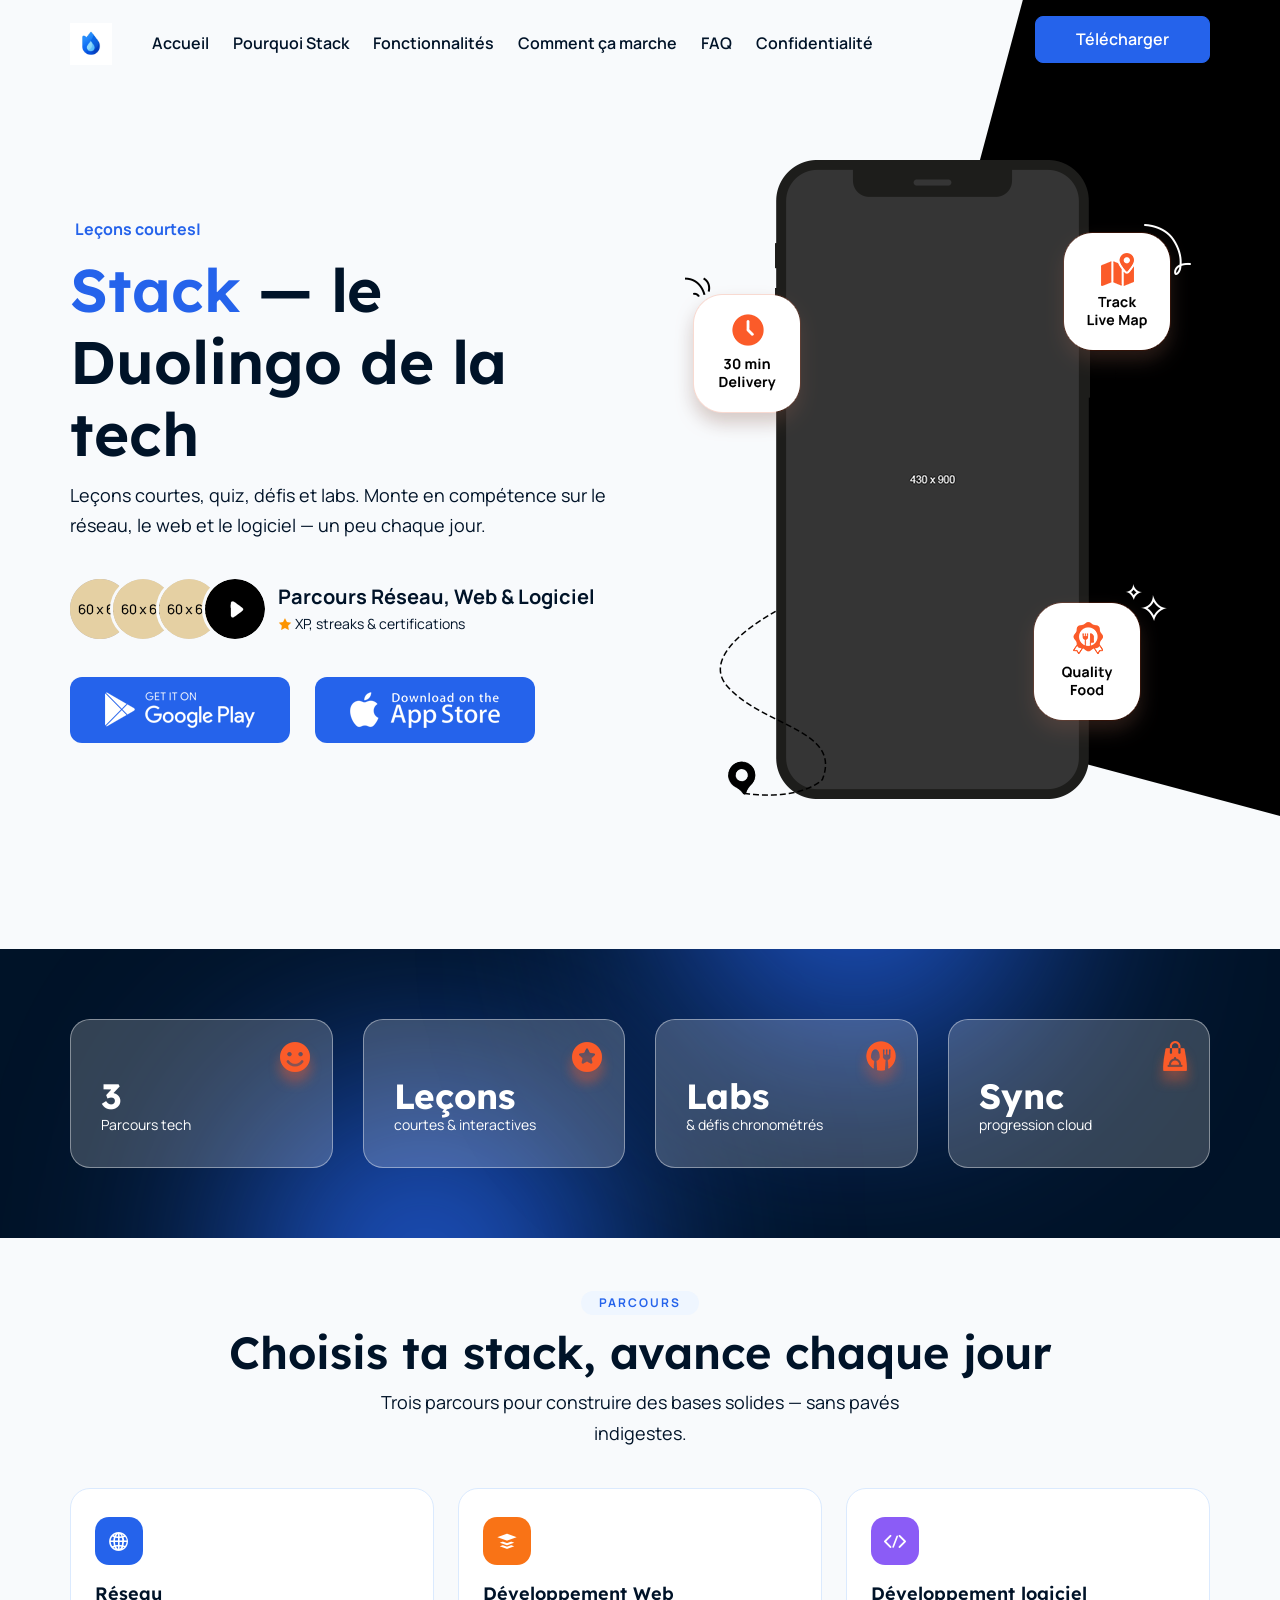
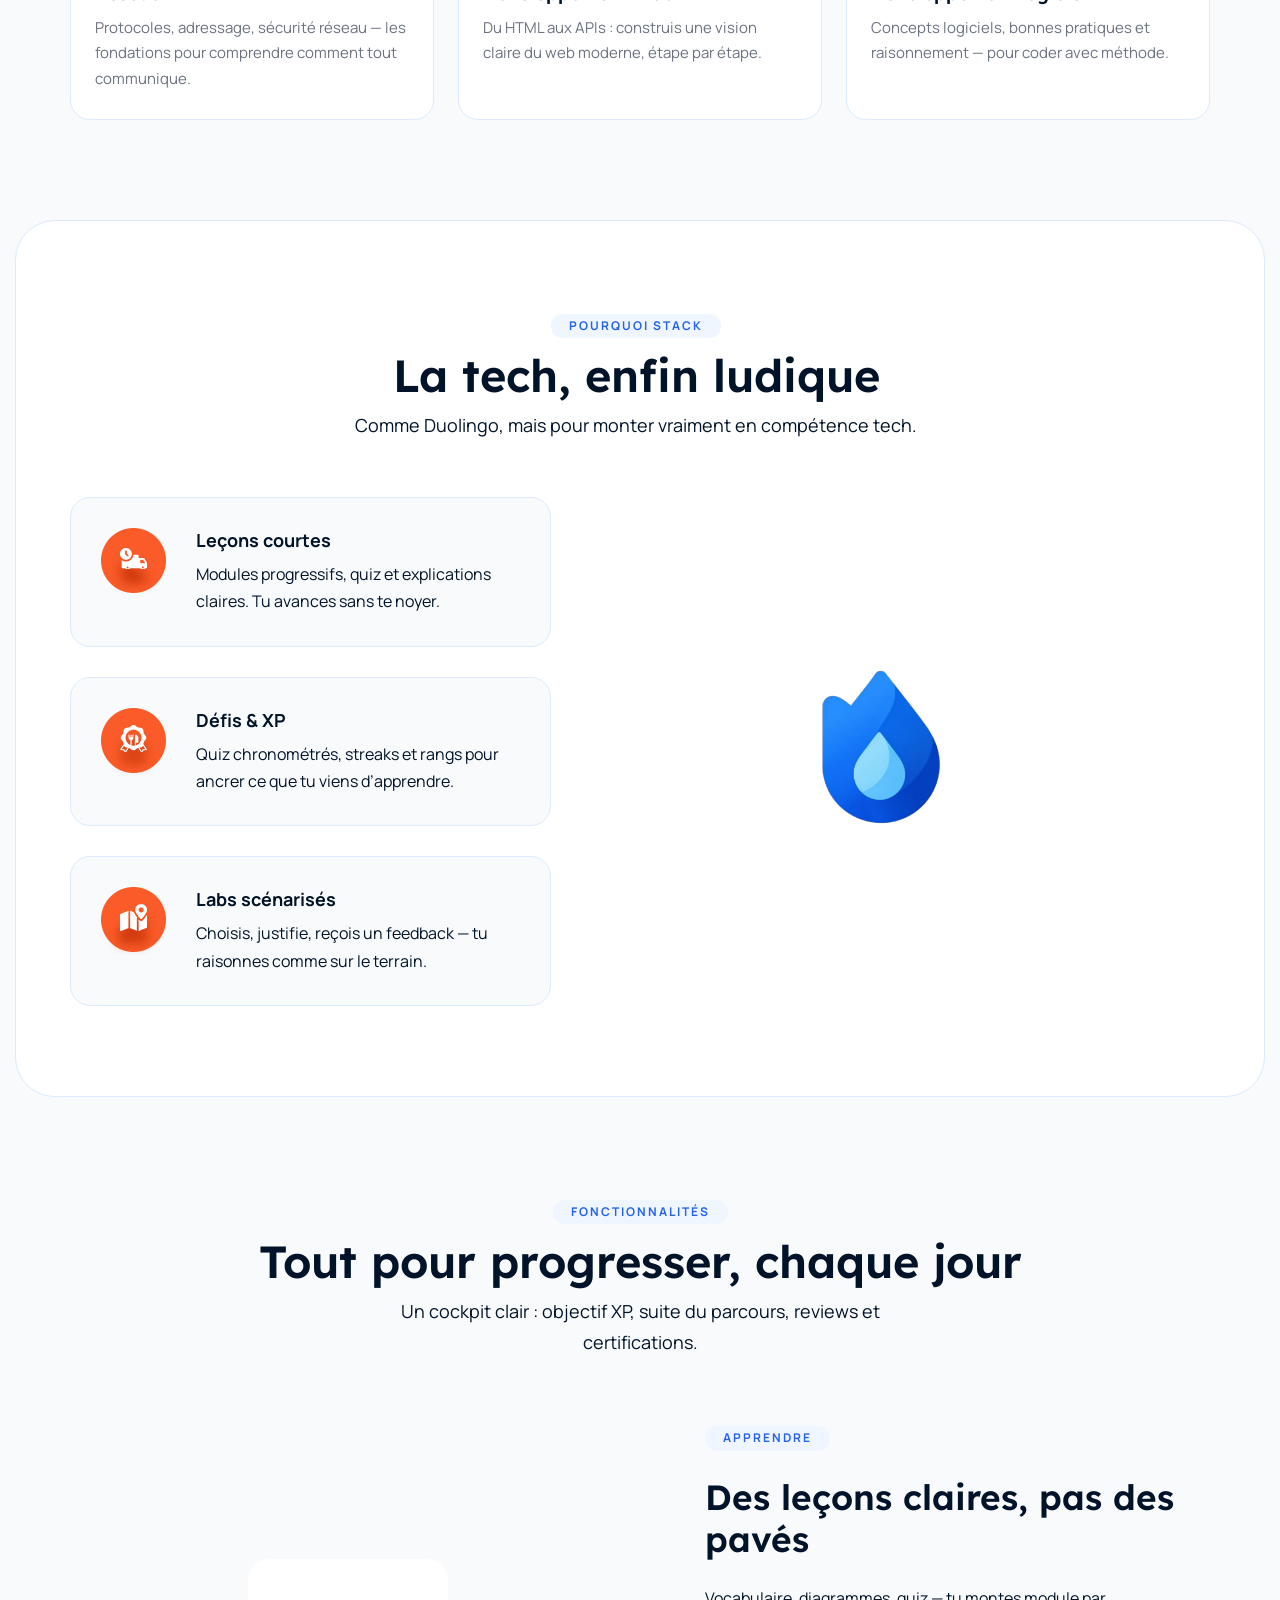
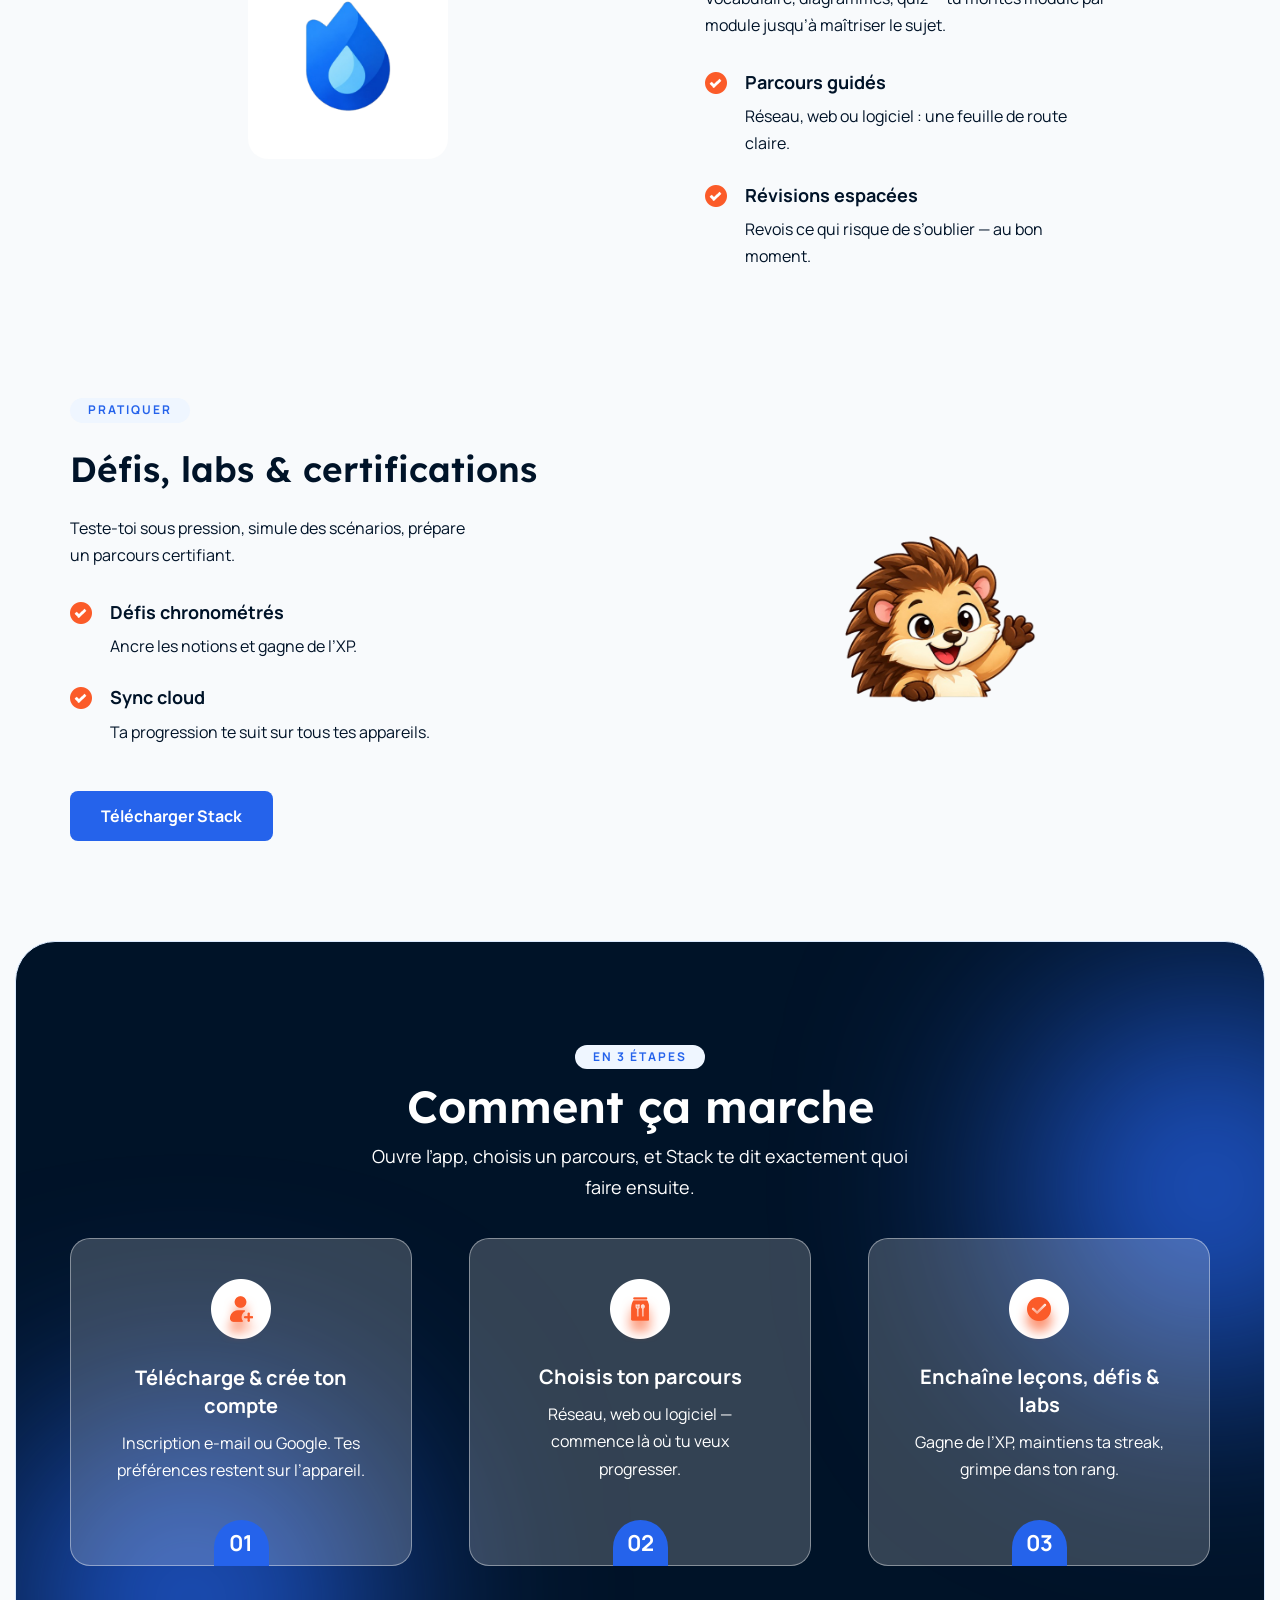
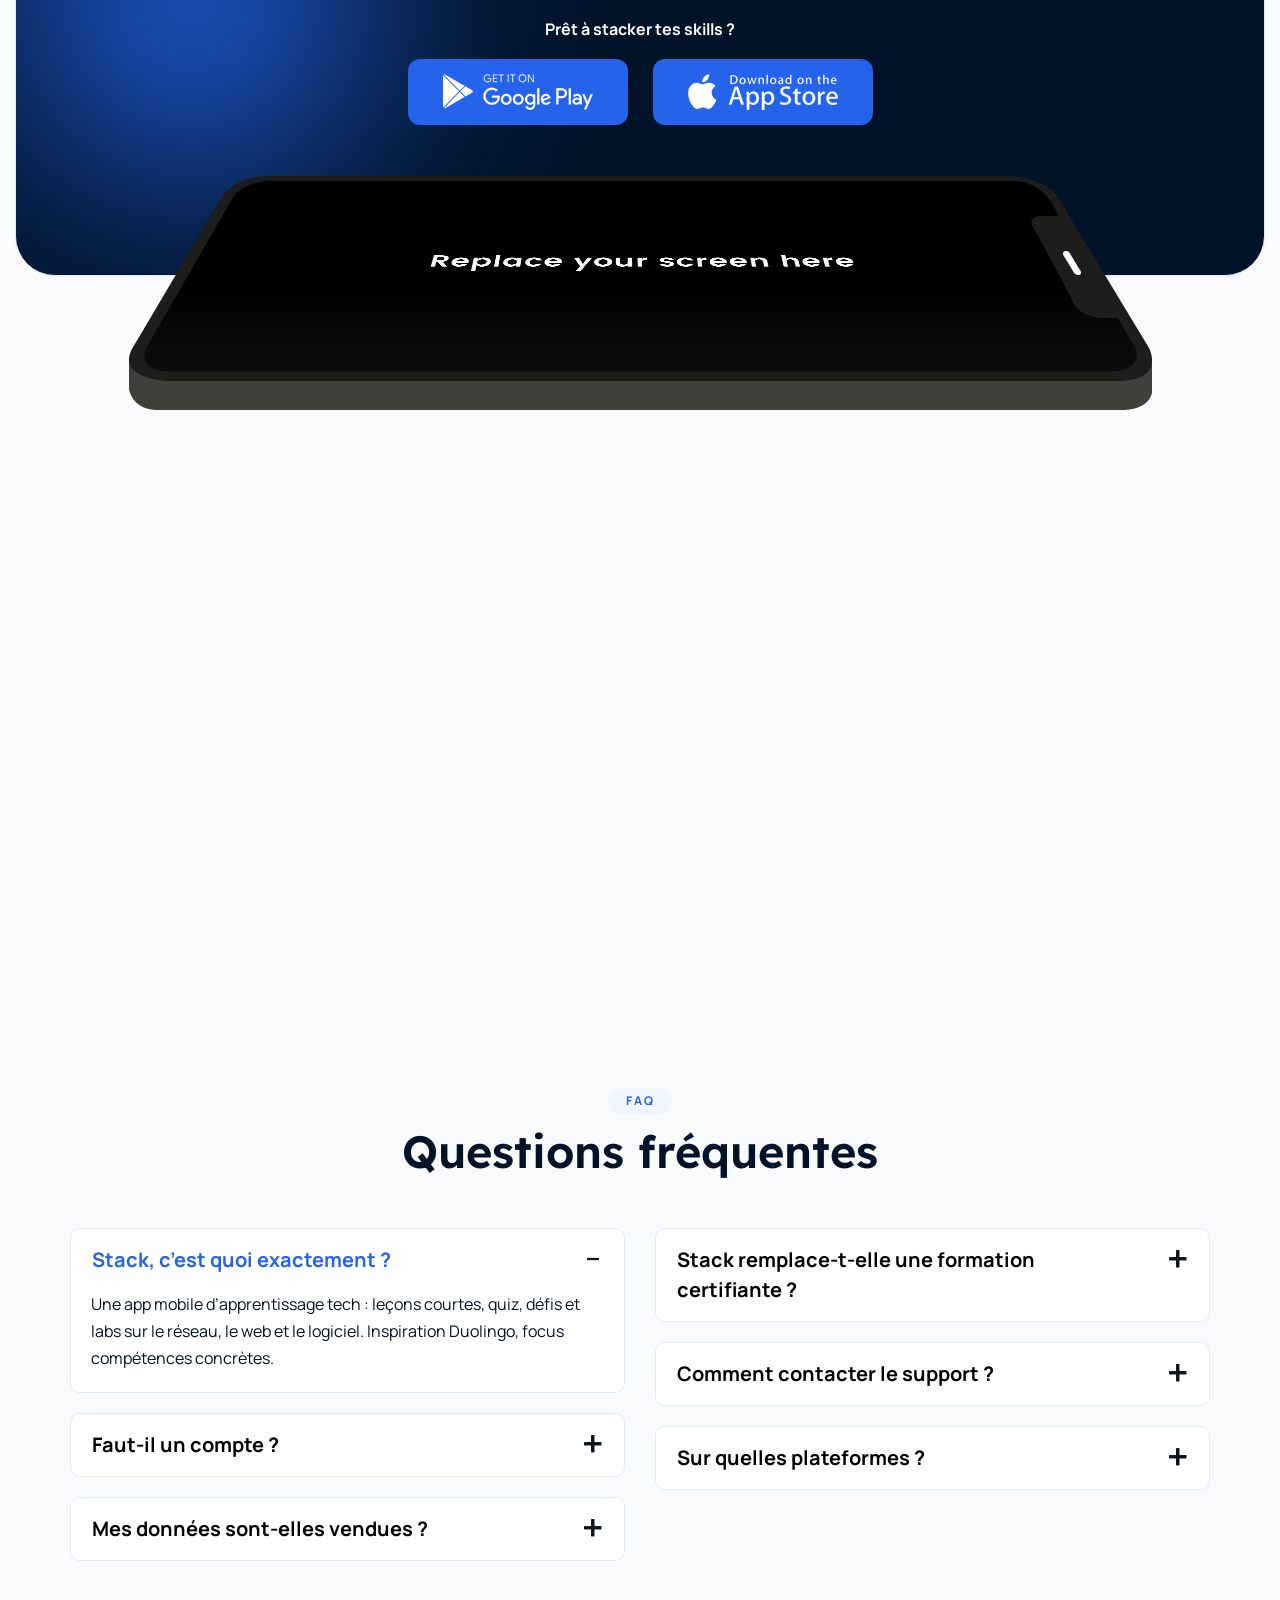
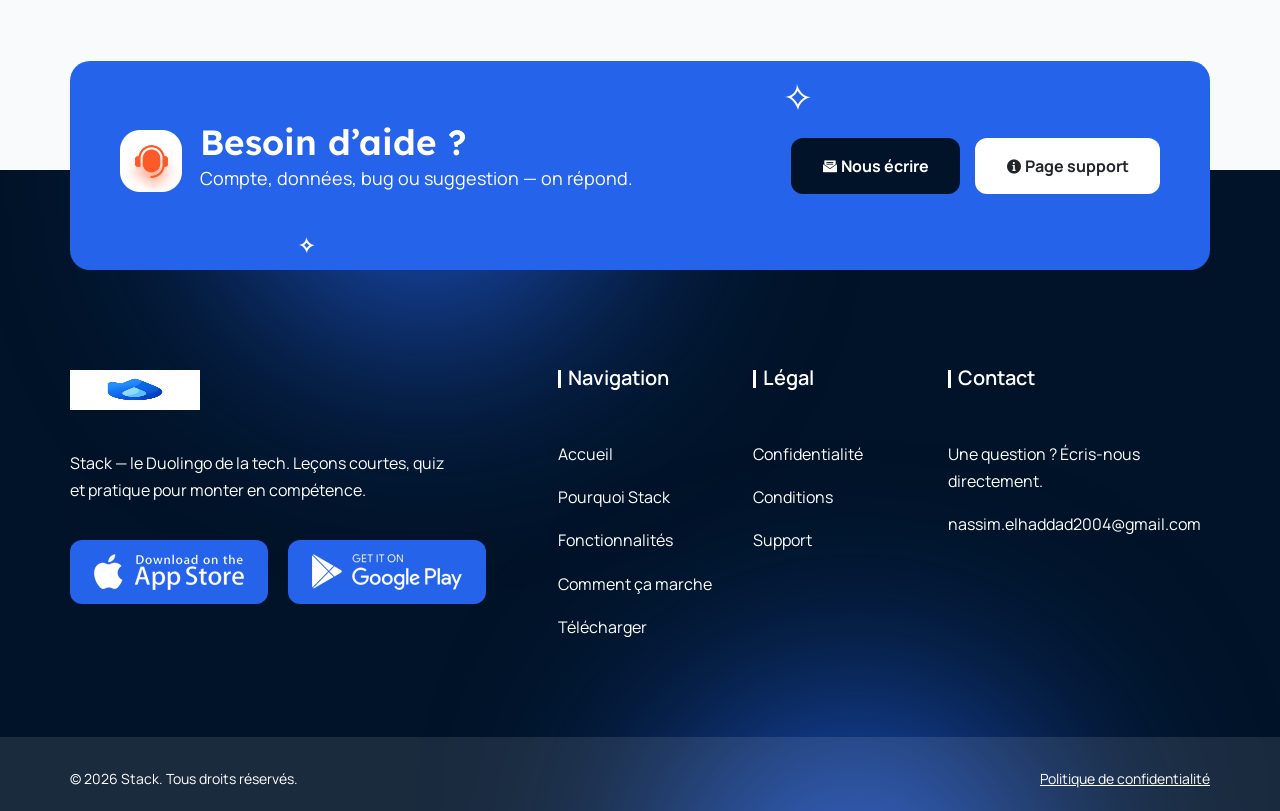
==== index.html @ 30d8c5fd "Initial commit: landing Stack avec pages légales. Adapte le template mobile à Stack et ajoute privac" ====
<!DOCTYPE html>
<html lang="fr">

<head>
  <meta charset="UTF-8">
  <meta http-equiv="X-UA-Compatible" content="IE=edge">
  <meta name="viewport" content="width=device-width, initial-scale=1.0">
  <meta name="description" content="Stack — le Duolingo de la tech. Apprends le réseau, le web et le logiciel avec des leçons courtes, des quiz, des défis et des labs. Télécharge l’app.">
  <meta name="theme-color" content="#2563EB">
  <title>Stack — Le Duolingo de la tech</title>

  <link rel="stylesheet" href="css/icofont.min.css">
  <link rel="stylesheet" href="css/owl.carousel.min.css">
  <link rel="stylesheet" href="css/bootstrap.min.css">
  <link rel="stylesheet" href="css/aos.css">
  <link rel="stylesheet" href="css/style.css">
  <link rel="stylesheet" href="css/responsive.css">
  <link rel="stylesheet" href="css/stack.css">
  <link rel="shortcut icon" href="images/favicon.png" type="image/png">
  <link rel="apple-touch-icon" href="images/icon.png">
  <link rel="preconnect" href="https://fonts.googleapis.com">
  <link rel="preconnect" href="https://fonts.gstatic.com" crossorigin>
  <link href="https://fonts.googleapis.com/css2?family=Lexend:wght@100..900&display=swap" rel="stylesheet">
  <link href="https://fonts.googleapis.com/css2?family=Manrope:wght@200..800&display=swap" rel="stylesheet">
</head>

<body>

  <div id="preloader">
    <div id="loader"></div>
  </div>

  <header>
    <div class="container">
      <nav class="navbar navbar-expand-lg">
        <a class="navbar-brand" href="index.html">
          <img src="images/logo-stack.png" alt="Stack">
        </a>
        <button class="navbar-toggler" type="button" data-toggle="collapse" data-target="#navbarSupportedContent"
          aria-controls="navbarSupportedContent" aria-expanded="false" aria-label="Menu">
          <span class="navbar-toggler-icon">
            <span class="toggle-wrap">
              <span class="toggle-bar"></span>
            </span>
          </span>
        </button>

        <div class="collapse navbar-collapse" id="navbarSupportedContent">
          <ul class="navbar-nav ml-auto">
            <li class="nav-item active">
              <a class="nav-link" href="#home_sec">Accueil</a>
            </li>
            <li class="nav-item">
              <a class="nav-link" href="#why_sec">Pourquoi Stack</a>
            </li>
            <li class="nav-item">
              <a class="nav-link" href="#feature_sec">Fonctionnalités</a>
            </li>
            <li class="nav-item">
              <a class="nav-link" href="#how_sec">Comment ça marche</a>
            </li>
            <li class="nav-item">
              <a class="nav-link" href="#faq_sec">FAQ</a>
            </li>
            <li class="nav-item">
              <a class="nav-link" href="legal/privacy.html">Confidentialité</a>
            </li>
            <li class="nav-item">
              <div class="btn_block">
                <a class="nav-link dark_btn" href="#download_sec">Télécharger</a>
              </div>
            </li>
          </ul>
        </div>
      </nav>
    </div>
  </header>

  <section class="banner_section" id="home_sec">
    <div class="hero_bg">
      <img src="images/hero_bg.webp" alt="">
    </div>

    <div class="container">
      <div class="row align-items-center">
        <div class="col-lg-6 col-md-12" data-aos="fade-up" data-aos-duration="1500">
          <div class="banner_text">
            <div class="type-wrap">
              <span id="typed" style="white-space:pre;" class="typed"></span>
            </div>
            <h1><span class="brand_mark">Stack</span> — le Duolingo de la tech</h1>
            <p>
              Leçons courtes, quiz, défis et labs. Monte en compétence sur le réseau, le web et le logiciel — un peu chaque jour.
            </p>
          </div>

          <div class="used_app">
            <ul>
              <li><img src="images/banavt1.webp" alt="image"></li>
              <li><img src="images/banavt2.webp" alt="image"></li>
              <li><img src="images/banavt3.webp" alt="image"></li>
              <li>
                <a href="#" class="popup-youtube play-button"
                  data-url="https://www.youtube.com/embed/tgbNymZ7vqY?autoplay=1&mute=1" data-toggle="modal" data-target="#myModal" title="XJj2PbenIsU"><img src="images/play.webp" alt="img"></a>
              </li>
            </ul>
            <p>Parcours Réseau, Web &amp; Logiciel<br>
              <span><i class="icofont-star"></i> XP, streaks &amp; certifications</span>
            </p>
          </div>

          <ul class="app_btn">
            <li>
              <a href="#download_sec" aria-label="Google Play">
                <img class="blue_img" src="images/googleplay.webp" alt="Google Play">
              </a>
            </li>
            <li>
              <a href="#download_sec" aria-label="App Store">
                <img class="blue_img" src="images/appstorebtn.webp" alt="App Store">
              </a>
            </li>
          </ul>
        </div>

        <div class="col-lg-6 col-md-12">
          <div class="hero_img">
            <img src="images/hero_image.webp" alt="image">
          </div>
        </div>
      </div>
    </div>
  </section>

  <div class="page_wrapper">

    <section class="row_am usp_section">
      <div class="blure_shape bs_1"></div>
      <div class="blure_shape bs_2"></div>
      <div class="inner_sec" id="counter">
        <div class="container">
          <div class="row">
            <div class="col-lg-3 col-md-6 col-sm-6">
              <div class="usp_box">
                <div class="usp_icon"><img src="images/usp1.webp" alt=""></div>
                <div class="usp_text">
                  <span>3</span>
                  <p>Parcours tech</p>
                </div>
              </div>
            </div>
            <div class="col-lg-3 col-md-6 col-sm-6">
              <div class="usp_box">
                <div class="usp_icon"><img src="images/usp2.webp" alt=""></div>
                <div class="usp_text">
                  <span>Leçons</span>
                  <p>courtes &amp; interactives</p>
                </div>
              </div>
            </div>
            <div class="col-lg-3 col-md-6 col-sm-6">
              <div class="usp_box">
                <div class="usp_icon"><img src="images/usp3.webp" alt=""></div>
                <div class="usp_text">
                  <span>Labs</span>
                  <p>&amp; défis chronométrés</p>
                </div>
              </div>
            </div>
            <div class="col-lg-3 col-md-6 col-sm-6">
              <div class="usp_box">
                <div class="usp_icon"><img src="images/usp4.webp" alt=""></div>
                <div class="usp_text">
                  <span>Sync</span>
                  <p>progression cloud</p>
                </div>
              </div>
            </div>
          </div>
        </div>
      </div>
    </section>

    <section class="row_am dishes_section" id="tracks_sec">
      <div class="container">
        <div class="section_title" data-aos="fade-up" data-aos-duration="1500" data-aos-delay="100">
          <span class="title_badge">Parcours</span>
          <h2>Choisis ta stack, avance chaque jour</h2>
          <p>Trois parcours pour construire des bases solides — sans pavés indigestes.</p>
        </div>

        <div class="track_grid" data-aos="fade-up" data-aos-duration="1500">
          <div class="track_card">
            <div class="track_swatch" style="background:#2563EB;"><i class="icofont-globe"></i></div>
            <h6>Réseau</h6>
            <p>Protocoles, adressage, sécurité réseau — les fondations pour comprendre comment tout communique.</p>
          </div>
          <div class="track_card">
            <div class="track_swatch" style="background:#F97316;"><i class="icofont-layers"></i></div>
            <h6>Développement Web</h6>
            <p>Du HTML aux APIs : construis une vision claire du web moderne, étape par étape.</p>
          </div>
          <div class="track_card">
            <div class="track_swatch" style="background:#8B5CF6;"><i class="icofont-code-alt"></i></div>
            <h6>Développement logiciel</h6>
            <p>Concepts logiciels, bonnes pratiques et raisonnement — pour coder avec méthode.</p>
          </div>
        </div>
      </div>
    </section>

    <section class="row_am why_new_section" id="why_sec">
      <div class="why_new_section_inner">
        <div class="container">
          <div class="row">
            <div class="section_title" data-aos="fade-up" data-aos-duration="1500" data-aos-delay="100">
              <span class="title_badge">Pourquoi Stack</span>
              <h2>La tech, enfin ludique</h2>
              <p>Comme Duolingo, mais pour monter vraiment en compétence tech.</p>
            </div>

            <div class="dtat_box">
              <div class="col-lg-6 col-md-12">
                <div class="why_new_left_data">
                  <div class="why_data_block" data-aos="fade-right" data-aos-duration="1500">
                    <div class="icon">
                      <img src="images/whyicon1.webp" alt="">
                    </div>
                    <div class="text">
                      <h6>Leçons courtes</h6>
                      <p>Modules progressifs, quiz et explications claires. Tu avances sans te noyer.</p>
                    </div>
                  </div>
                  <div class="why_data_block" data-aos="fade-right" data-aos-duration="1500">
                    <div class="icon">
                      <img src="images/whyicon2.webp" alt="">
                    </div>
                    <div class="text">
                      <h6>Défis &amp; XP</h6>
                      <p>Quiz chronométrés, streaks et rangs pour ancrer ce que tu viens d’apprendre.</p>
                    </div>
                  </div>
                  <div class="why_data_block" data-aos="fade-right" data-aos-duration="1500">
                    <div class="icon">
                      <img src="images/whyicon3.webp" alt="">
                    </div>
                    <div class="text">
                      <h6>Labs scénarisés</h6>
                      <p>Choisis, justifie, reçois un feedback — tu raisonnes comme sur le terrain.</p>
                    </div>
                  </div>
                </div>
              </div>
              <div class="col-lg-6 col-md-12">
                <div class="why_us_new_img" data-aos="fade-up" data-aos-duration="1500" data-aos-delay="100">
                  <img src="images/icon.png" alt="Icône Stack" style="max-width:280px;margin:0 auto;display:block;">
                </div>
              </div>
            </div>
          </div>
        </div>
      </div>
    </section>

    <section class="row_am service_section" id="feature_sec">
      <div class="container">
        <div class="section_title" data-aos="fade-up" data-aos-duration="1500">
          <span class="title_badge">Fonctionnalités</span>
          <h2>Tout pour progresser, chaque jour</h2>
          <p>Un cockpit clair : objectif XP, suite du parcours, reviews et certifications.</p>
        </div>

        <div class="row service_blocks flex-row-reverse">
          <div class="col-md-6">
            <div class="service_text right_side" data-aos="fade-up" data-aos-duration="1500">
              <span class="title_badge">Apprendre</span>
              <h3>Des leçons claires, pas des pavés</h3>
              <p>Vocabulaire, diagrammes, quiz — tu montes module par module jusqu’à maîtriser le sujet.</p>
              <ul class="design_block">
                <li data-aos="fade-up" data-aos-duration="1500">
                  <h6>Parcours guidés</h6>
                  <p>Réseau, web ou logiciel : une feuille de route claire.</p>
                </li>
                <li data-aos="fade-up" data-aos-duration="1500">
                  <h6>Révisions espacées</h6>
                  <p>Revois ce qui risque de s’oublier — au bon moment.</p>
                </li>
              </ul>
            </div>
          </div>
          <div class="col-md-6">
            <div class="inner_block dark_bg rotate_right" data-aos="fade-up" data-aos-duration="1500">
              <div class="img" style="padding:40px;text-align:center;">
                <img src="images/splash-icon.png" alt="Stack" style="max-width:200px;">
              </div>
            </div>
          </div>
        </div>

        <div class="row service_blocks no_bottom_padding">
          <div class="col-md-6">
            <div class="service_text" data-aos="fade-up" data-aos-duration="1500">
              <span class="title_badge">Pratiquer</span>
              <h3>Défis, labs &amp; certifications</h3>
              <p>Teste-toi sous pression, simule des scénarios, prépare un parcours certifiant.</p>
              <ul class="design_block">
                <li data-aos="fade-up" data-aos-duration="1500">
                  <h6>Défis chronométrés</h6>
                  <p>Ancre les notions et gagne de l’XP.</p>
                </li>
                <li data-aos="fade-up" data-aos-duration="1500">
                  <h6>Sync cloud</h6>
                  <p>Ta progression te suit sur tous tes appareils.</p>
                </li>
              </ul>
              <div class="btn_block">
                <a href="#download_sec" class="btn puprple_btn ml-0">Télécharger Stack</a>
              </div>
            </div>
          </div>
          <div class="col-md-6">
            <div class="inner_block" data-aos="fade-up" data-aos-duration="1500">
              <div class="img" style="padding:40px;text-align:center;">
                <img src="images/mascot-welcome.png" alt="Mascotte Stack" style="max-width:220px;">
              </div>
            </div>
          </div>
        </div>
      </div>
    </section>

    <section class="advance_feature_section row_am white_text" id="how_sec">
      <div class="af_innner">
        <div class="blure_shape bs_1"></div>
        <div class="blure_shape bs_2"></div>
        <div class="container">
          <div class="section_title">
            <span class="title_badge">En 3 étapes</span>
            <h2>Comment ça marche</h2>
            <p>Ouvre l’app, choisis un parcours, et Stack te dit exactement quoi faire ensuite.</p>
          </div>

          <div class="af_listing">
            <div class="row">
              <div class="col-md-12">
                <div class="listing_inner">
                  <div class="af_block" data-aos="fade-up" data-aos-duration="1500">
                    <div class="img">
                      <img src="images/how1.webp" alt="">
                    </div>
                    <div class="text">
                      <h5>Télécharge &amp; crée ton compte</h5>
                      <p>Inscription e-mail ou Google. Tes préférences restent sur l’appareil.</p>
                    </div>
                    <div class="process_num">01</div>
                  </div>
                  <div class="af_block" data-aos="fade-up" data-aos-duration="1500">
                    <div class="img">
                      <img src="images/how2.webp" alt="">
                    </div>
                    <div class="text">
                      <h5>Choisis ton parcours</h5>
                      <p>Réseau, web ou logiciel — commence là où tu veux progresser.</p>
                    </div>
                    <div class="process_num">02</div>
                  </div>
                  <div class="af_block" data-aos="fade-up" data-aos-duration="1500">
                    <div class="img">
                      <img src="images/how3.webp" alt="">
                    </div>
                    <div class="text">
                      <h5>Enchaîne leçons, défis &amp; labs</h5>
                      <p>Gagne de l’XP, maintiens ta streak, grimpe dans ton rang.</p>
                    </div>
                    <div class="process_num">03</div>
                  </div>
                </div>

                <div class="ctr_app_btn_block">
                  <p><strong>Prêt à stacker tes skills ?</strong></p>
                  <ul class="app_btn">
                    <li>
                      <a href="#download_sec"><img class="blue_img" src="images/googleplay.webp" alt="Google Play"></a>
                    </li>
                    <li>
                      <a href="#download_sec"><img class="blue_img" src="images/appstorebtn.webp" alt="App Store"></a>
                    </li>
                  </ul>
                </div>
              </div>
            </div>
          </div>
        </div>
      </div>
      <div class="device">
        <img src="images/device.webp" alt="">
      </div>
    </section>

    <section class="row_am download_app_new" id="download_sec">
      <div class="dap_block" data-aos="fade-up" data-aos-duration="1500">
        <div class="blure_shape bs_1"></div>
        <div class="row">
          <div class="col-lg-3 col-md-12 order-2 order-lg-1">
            <div class="dap_image left">
              <img class="dap_desktop_img stack_dap" src="images/icon.png" alt="Stack">
              <img class="dap_mobile_img stack_dap" src="images/icon.png" alt="Stack">
            </div>
          </div>
          <div class="col-lg-6 col-md-12 order-1 order-lg-2">
            <div class="dap_text">
              <div class="section_title white_text" data-aos="fade-up" data-aos-duration="1500" data-aos-delay="100">
                <span class="title_badge">Télécharger</span>
                <h2>Stack sur iOS &amp; Android</h2>
                <p>Apprends un peu chaque jour. Commence par le réseau — ou le parcours qui te parle.</p>
              </div>
              <ul class="app_btn" data-aos="fade-up" data-aos-duration="1500">
                <li>
                  <a href="#" aria-label="Bientôt sur Google Play">
                    <img class="blue_img" src="images/googleplay.webp" alt="Google Play">
                  </a>
                </li>
                <li>
                  <a href="#" aria-label="Bientôt sur l’App Store">
                    <img class="blue_img" src="images/appstorebtn.webp" alt="App Store">
                  </a>
                </li>
              </ul>
            </div>
          </div>
          <div class="col-lg-3 col-md-12 order-3 order-lg-3 d-none d-lg-block">
            <div class="dap_image right">
              <img class="stack_dap" src="images/mascot-welcome.png" alt="Mascotte Stack">
            </div>
          </div>
        </div>
      </div>
    </section>

    <section class="row_am faq_section" id="faq_sec">
      <div class="container">
        <div class="section_title" data-aos="fade-up" data-aos-duration="1500">
          <span class="title_badge">FAQ</span>
          <h2>Questions fréquentes</h2>
        </div>
        <div class="faq_blocks" data-aos="fade-up" data-aos-duration="1500">
          <div class="accordion" id="accordionExample">
            <div class="row">
              <div class="col-md-6">
                <div class="card">
                  <div class="card-header" id="headingOne">
                    <h6 class="mb-0">
                      <button class="btn btn-link btn-block text-left" type="button" data-toggle="collapse"
                        data-target="#collapseOne" aria-expanded="true" aria-controls="collapseOne">
                        Stack, c’est quoi exactement ?
                        <span class="icons"><i class="icofont-plus"></i><i class="icofont-minus"></i></span>
                      </button>
                    </h6>
                  </div>
                  <div id="collapseOne" class="collapse show" aria-labelledby="headingOne" data-parent="#accordionExample">
                    <div class="card-body">
                      Une app mobile d’apprentissage tech : leçons courtes, quiz, défis et labs sur le réseau, le web et le logiciel. Inspiration Duolingo, focus compétences concrètes.
                    </div>
                  </div>
                </div>
                <div class="card">
                  <div class="card-header" id="headingTwo">
                    <h6 class="mb-0">
                      <button class="btn btn-link btn-block text-left collapsed" type="button" data-toggle="collapse"
                        data-target="#collapseTwo" aria-expanded="false" aria-controls="collapseTwo">
                        Faut-il un compte ?
                        <span class="icons"><i class="icofont-plus"></i><i class="icofont-minus"></i></span>
                      </button>
                    </h6>
                  </div>
                  <div id="collapseTwo" class="collapse" aria-labelledby="headingTwo" data-parent="#accordionExample">
                    <div class="card-body">
                      Oui, pour les fonctionnalités principales (progression synchronisée). Tu peux t’inscrire avec e-mail ou Google. Tu peux supprimer ton compte depuis Profil.
                    </div>
                  </div>
                </div>
                <div class="card">
                  <div class="card-header" id="headingThree">
                    <h6 class="mb-0">
                      <button class="btn btn-link btn-block text-left collapsed" type="button" data-toggle="collapse"
                        data-target="#collapseThree" aria-expanded="false" aria-controls="collapseThree">
                        Mes données sont-elles vendues ?
                        <span class="icons"><i class="icofont-plus"></i><i class="icofont-minus"></i></span>
                      </button>
                    </h6>
                  </div>
                  <div id="collapseThree" class="collapse" aria-labelledby="headingThree" data-parent="#accordionExample">
                    <div class="card-body">
                      Non. Pas de revente à des annonceurs. Les analytics PostHog sont désactivées par défaut (opt-in). Détails dans la
                      <a href="legal/privacy.html">politique de confidentialité</a>.
                    </div>
                  </div>
                </div>
              </div>
              <div class="col-md-6">
                <div class="card">
                  <div class="card-header" id="headingFour">
                    <h6 class="mb-0">
                      <button class="btn btn-link btn-block text-left collapsed" type="button" data-toggle="collapse"
                        data-target="#collapseFour" aria-expanded="false" aria-controls="collapseFour">
                        Stack remplace-t-elle une formation certifiante ?
                        <span class="icons"><i class="icofont-plus"></i><i class="icofont-minus"></i></span>
                      </button>
                    </h6>
                  </div>
                  <div id="collapseFour" class="collapse" aria-labelledby="headingFour" data-parent="#accordionExample">
                    <div class="card-body">
                      Non, sauf mention contraire. Stack te prépare et t’entraîne ; elle ne remplace pas un diplôme ou une certification officielle.
                    </div>
                  </div>
                </div>
                <div class="card">
                  <div class="card-header" id="headingFive">
                    <h6 class="mb-0">
                      <button class="btn btn-link btn-block text-left collapsed" type="button" data-toggle="collapse"
                        data-target="#collapseFive" aria-expanded="false" aria-controls="collapseFive">
                        Comment contacter le support ?
                        <span class="icons"><i class="icofont-plus"></i><i class="icofont-minus"></i></span>
                      </button>
                    </h6>
                  </div>
                  <div id="collapseFive" class="collapse" aria-labelledby="headingFive" data-parent="#accordionExample">
                    <div class="card-body">
                      Écris à <a href="mailto:nassim.elhaddad2004@gmail.com">nassim.elhaddad2004@gmail.com</a>
                      ou vois la <a href="legal/support.html">page support</a>. Indique l’e-mail de ton compte Stack.
                    </div>
                  </div>
                </div>
                <div class="card">
                  <div class="card-header" id="headingSix">
                    <h6 class="mb-0">
                      <button class="btn btn-link btn-block text-left collapsed" type="button" data-toggle="collapse"
                        data-target="#collapseSix" aria-expanded="false" aria-controls="collapseSix">
                        Sur quelles plateformes ?
                        <span class="icons"><i class="icofont-plus"></i><i class="icofont-minus"></i></span>
                      </button>
                    </h6>
                  </div>
                  <div id="collapseSix" class="collapse" aria-labelledby="headingSix" data-parent="#accordionExample">
                    <div class="card-body">
                      Application mobile iOS et Android (Expo). Les liens stores seront mis à jour dès la publication.
                    </div>
                  </div>
                </div>
              </div>
            </div>
          </div>
        </div>
      </div>
    </section>

    <section class="cta_section new white_text" id="contact_sec">
      <div class="container">
        <div class="cta_box">
          <div class="element">
            <span class="element1"><img src="images/element_white_3.webp" alt=""></span>
            <span class="element2"><img src="images/element_white_4.webp" alt=""></span>
          </div>
          <div class="left">
            <div class="section_title" data-aos="fade-in" data-aos-duration="1500" data-aos-delay="100">
              <img src="images/customer-icon.webp" class="customer_icon" alt="">
              <h3>Besoin d’aide ?</h3>
              <p>Compte, données, bug ou suggestion — on répond.</p>
            </div>
          </div>
          <div class="right">
            <div class="btn_block">
              <a href="mailto:nassim.elhaddad2004@gmail.com" class="btn puprple_btn aos-init aos-animate call_btn">
                <i class="icofont-envelope-open"></i> Nous écrire
              </a>
              <a href="legal/support.html" class="btn aos-init aos-animate email_btn">
                <i class="icofont-info-circle"></i> Page support
              </a>
            </div>
          </div>
        </div>
      </div>
    </section>

    <footer>
      <div class="top_footer" id="contact">
        <div class="blure_shape bs_1"></div>
        <div class="blure_shape bs_2"></div>
        <div class="container">
          <div class="row">
            <div class="col-lg-5 col-md-6 col-12">
              <div class="abt_side">
                <div class="logo"><img src="images/logo-stack.png" alt="Stack"></div>
                <p>Stack — le Duolingo de la tech. Leçons courtes, quiz et pratique pour monter en compétence.</p>
                <ul class="app_btn">
                  <li><a href="#download_sec"><img src="images/appstorebtn.webp" alt="App Store"></a></li>
                  <li><a href="#download_sec"><img src="images/googleplay.webp" alt="Google Play"></a></li>
                </ul>
              </div>
            </div>
            <div class="col-lg-2 col-md-6 col-12">
              <div class="links">
                <h5>Navigation</h5>
                <ul>
                  <li><a href="#home_sec">Accueil</a></li>
                  <li><a href="#why_sec">Pourquoi Stack</a></li>
                  <li><a href="#feature_sec">Fonctionnalités</a></li>
                  <li><a href="#how_sec">Comment ça marche</a></li>
                  <li><a href="#download_sec">Télécharger</a></li>
                </ul>
              </div>
            </div>
            <div class="col-lg-2 col-md-6 col-12">
              <div class="links">
                <h5>Légal</h5>
                <ul>
                  <li><a href="legal/privacy.html">Confidentialité</a></li>
                  <li><a href="legal/terms.html">Conditions</a></li>
                  <li><a href="legal/support.html">Support</a></li>
                </ul>
              </div>
            </div>
            <div class="col-lg-3 col-md-6 col-12">
              <h5>Contact</h5>
              <div class="news_letter">
                <p>Une question ? Écris-nous directement.</p>
                <p><a href="mailto:nassim.elhaddad2004@gmail.com">nassim.elhaddad2004@gmail.com</a></p>
              </div>
            </div>
          </div>
        </div>

        <div class="bottom_footer">
          <div class="container">
            <div class="row">
              <div class="col-md-6">
                <p>© 2026 Stack. Tous droits réservés.</p>
              </div>
              <div class="col-md-6">
                <p class="developer_text"><a href="legal/privacy.html">Politique de confidentialité</a></p>
              </div>
            </div>
          </div>
        </div>
      </div>
    </footer>

    <div class="go_top" id="Gotop">
      <span><i class="icofont-arrow-up"></i></span>
    </div>

    <div class="modal fade youtube-video" id="myModal" tabindex="-1" role="dialog">
      <div class="modal-dialog" role="document">
        <div class="modal-content">
          <button id="close-video" type="button" class="button btn btn-default text-right" data-dismiss="modal">
            <i class="icofont-close-line-circled"></i>
          </button>
          <div class="modal-body">
            <div id="video-container" class="video-container">
              <iframe id="youtubevideo" width="640" height="360" allowfullscreen></iframe>
            </div>
          </div>
          <div class="modal-footer">
          </div>
        </div>
      </div>
    </div>

  </div>

  <script src="js/jquery.js"></script>
  <script src="js/owl.carousel.min.js"></script>
  <script src="js/bootstrap.min.js"></script>
  <script src="js/aos.js"></script>
  <script src="js/typed.min.js"></script>
  <script src="js/main.js"></script>

  <script>
    $("#typed").typed({
      strings: ["Leçons courtes", "Défis &amp; labs", "Réseau · Web · Logiciel"],
      typeSpeed: 100,
      startDelay: 0,
      backSpeed: 60,
      backDelay: 2000,
      loop: true,
      cursorChar: "|",
      contentType: 'html'
    });
  </script>

</body>

</html>
---- css/style.css ----
/*-----------------------------------------------------------------------------------

[Table of contents]

1. Font
2. Css Variable for colors
3. Common CSS
4. Heading CSS
5. Button CSS
6. Preloader CSS
7. Animation CSS 
8. Header - Main Navigation Section
9. Hero Slider 
10. Typing Text Section
11. USP section
12. Video Popup Model 
13. Scrolling Text Section
14. Features Section
15. Dishes List Scroll Section
16. Win Win Section
17. Center CTA Section
18. Advanced Features Section
19. Logo Slider Section
20. Testimonial Section
21. CTA Section
22. Footer Section
23. Faq Section
24. Download Section


-----------------------------------------------------------------------------------*/


/* --------Font--------------- */

/* font 1 */

// <uniquifier>: Use a unique and descriptive class name
// <weight>: Use a value from 100 to 900

.lexend-<uniquifier> {
  font-family: "Lexend", sans-serif;
  font-optical-sizing: auto;
  font-weight: <weight>;
  font-style: normal;
}


/* font 2 */

// <uniquifier>: Use a unique and descriptive class name
// <weight>: Use a value from 200 to 800

.manrope-<uniquifier> {
  font-family: "Manrope", sans-serif;
  font-optical-sizing: auto;
  font-weight: <weight>;
  font-style: normal;
}


/* -----------Css-variable------ */

:root {
    --primery: #2563EB;
    --secondary:#F8FAFC;
    --border:#DBEAFE;
    --body-text:#001328;
    --light-primery: #EFF6FF;
    --white: #fff;
    --black: #001328;

    --dark:#0B1220;
    --dark2:#151E2E;
    --nutral: #EFF6FF;
    
    --dark-greay: #64748B;
    --greay: #6b7280;
    --red-color: #ff4d4f;
    --green:#21c16b;

}

/* ------Common-Css------------- */
 
html {
    scroll-behavior: smooth
}

body {
    margin: 0;
    padding: 0;
    box-sizing: border-box;
    font-size: 16px;
    line-height: 1.7;
    font-family: "Manrope", sans-serif;
    color: var(--body-text);
    background-color: var(--secondary);
    font-variant-ligatures: none;
}

.row_am {
    padding: 50px 0;
}


.page_wrapper {
    width: 100%;
    overflow-x: hidden;
}

a {
    text-decoration: none;
    color: var(--primery);
    transition: .4s all;
}

a:hover {
    text-decoration: none;
    color: var(--primery);
}

ul,
li {
    padding: 0;
    list-style-type: none;
    margin: 0;
}

button:focus,
.btn.focus,
.btn:focus {
    outline: none;
    box-shadow: none;
}


/* heading common css */
h5, h6 {
    color: var(--black);
    font-weight: 700;
    line-height: 1.4;
}

h1, h2, h3, h4 {
    font-family: "Lexend", sans-serif;
    letter-spacing: normal;
    font-weight: 600;
}


h1 {
    font-size: 65px;
}

h2 {
    font-size: 50px;
}

h3 {
    font-size: 40px;
}

h4 {
    font-size: 30px;
}

h5 {
    font-size: 20px;
}

h6 {
    font-size: 18px;
}


.white_text p,
.white_text .section_title h2,
.white_text span,
.white_text h3,
.white_text h4 {
    color: var(--white);
}


.section_title {
    text-align: center;
}

.section_title p {
    padding: 0 250px;
    font-size: 18px;
}

.section_title.white_text h2,
.section_title.white_text p {
    color: var(--white);
}

.title_badge {
    color: var(--primery);
    display: inline-block;
    padding: 2px 18px;
    border-radius: 100px;
    background-color: var(--light-primery);
    margin-bottom: 10px;
    text-transform: uppercase;
    font-weight: 700;
    letter-spacing: 2px;
    font-size: 12px;
}


/* purple button */
.btn {
    font-weight: 700;
}

.puprple_btn {
    background-color: var(--primery);
    color: var(--white);
    border-radius: 8px;
    padding: 12px 30px;
    position: relative;
    overflow: hidden;
    z-index: 1;
    font-weight: 600;
    font-size: 16px;

}

.puprple_btn::before {
    content: "";
    position: absolute;
    left: 0;
    top: 0;
    width: 0%;
    height: 100%;
    background-color: var(--white);
    border-radius: 6px;
    transition: .6s all;
    z-index: -1;
}

.puprple_btn:hover::before {
    width: 100%;
}

.puprple_btn:hover {
    color: var(--dark);
}


/* light button */
.white_btn .puprple_btn {
    background-color: var(--white);
    border: solid 1px var(--primery);
    color: var(--primery);
    border-radius: 100px;
    padding: 12px 30px;
    position: relative;
    overflow: hidden;
    z-index: 1;
    font-weight: 600;
    font-size: 16px;
}

.white_btn .puprple_btn::before {
    content: "";
    position: absolute;
    left: 0;
    top: 0;
    width: 0%;
    height: 100%;
    background-color: var(--primery);
    border-radius: 6px;
    transition: .6s all;
    z-index: -1;
    color: var(--white);
}

.white_btn .puprple_btn:hover::before {
    width: 100%;
}

.white_btn .puprple_btn:hover {
    color: var(--white);
    border: solid 1px var(--white);
}


.btn_block {
    position: relative;
    display: inline-block;
}

.btn_bottom {
    z-index: 1;
    border: 1px solid var(--primery);
    border-radius: 100px;
    position: absolute;
    top: -8px;
    left: 8px;
    right: -12px;
    transform: translate(-0.52em, 0.52em);
    width: 100%;
    height: 100%;
}


/* slider controls */
.owl-carousel .owl-dots {
    display: flex;
    align-items: center;
    justify-content: center;
    position: relative;
    margin-top: 20px;
}

.owl-carousel .owl-dots button {
    display: block;
    width: 15px;
    height: 15px;
    background-color: transparent;
    border: 1px solid var(--primery);
    border-radius: 15px;
    margin: 0 5px;
}

.owl-carousel .owl-dots button.active {
    background-color: var(--primery);
}

.container.container-sm {
    max-width: 780px;
}

@media screen and (min-width:1200px) {
    .container {
        max-width: 1170px;
    }
}

/* -------------Preloader-Css-Start-------------- */

/* Preloader */
#preloader {
    position: fixed;
    top: 0;
    left: 0;
    width: 100%;
    height: 100%;
    background-color: rgba(255, 255, 255, 0.9);
    z-index: 999999;
}

#loader {
    display: block;
    position: relative;
    left: 50%;
    top: 50%;
    width: 150px;
    height: 150px;
    margin: -75px 0 0 -75px;
    border-radius: 50%;
    border: 3px solid transparent;
    border-top-color: var(--primery);
    -webkit-animation: spin 2s linear infinite;
    animation: spin 2s linear infinite;
}

#loader:before {
    content: "";
    position: absolute;
    top: 5px;
    left: 5px;
    right: 5px;
    bottom: 5px;
    border-radius: 50%;
    border: 3px solid transparent;
    border-top-color: var(--dark);
    -webkit-animation: spin 3s linear infinite;
    animation: spin 3s linear infinite;
}

#loader:after {
    content: "";
    position: absolute;
    top: 15px;
    left: 15px;
    right: 15px;
    bottom: 15px;
    border-radius: 50%;
    border: 3px solid transparent;
    border-top-color: var(--dark-greay);
    -webkit-animation: spin 1.5s linear infinite;
    animation: spin 1.5s linear infinite;
}

.spin_text {
    transform-origin: 50% 50% 0;
    transform: rotate(0deg);
    -webkit-animation: spin 15s linear infinite;
    -moz-animation: spin 15s linear infinite;
    animation: spin 15s linear infinite;
}

@-webkit-keyframes spin {
    0% {
        -webkit-transform: rotate(0deg);
        -ms-transform: rotate(0deg);
        transform: rotate(0deg);
    }

    100% {
        -webkit-transform: rotate(360deg);
        -ms-transform: rotate(360deg);
        transform: rotate(360deg);
    }
}

@keyframes spin {
    0% {
        -webkit-transform: rotate(0deg);
        -ms-transform: rotate(0deg);
        transform: rotate(0deg);
    }

    100% {
        -webkit-transform: rotate(360deg);
        -ms-transform: rotate(360deg);
        transform: rotate(360deg);
    }
}

/* ------Round Animation------- */
@keyframes spin {

    0% {
        transform: rotate(0deg);
    }

    100% {
        transform: rotate(360deg);
    }
}

/* --------Object-Moving-Animation-Css-Start----- */
.moving_animation {
    animation: moving_object 6s infinite linear;
}

.moving_position_animatin {
    position: relative;
    animation: moving_position_animatin 6s infinite linear;
    z-index: -1;
}


@keyframes moving_object {
    0% {
        transform: translateY(0);
    }

    50% {
        transform: translateY(-30px);
    }

    100% {
        transform: translateY(0);
    }
}

@keyframes moving_position_animatin {
    0% {
        transform: translateY(0);
    }

    50% {
        transform: translateY(-30px);
    }

    100% {
        transform: translateY(0);
    }
}


.no_bottom_padding {
    padding-bottom: 0 !important;
}

/* -----------Header-Css-Start------------------- */
/* header wraper */
header {
    position: absolute;
    width: 100%;
    z-index: 99999;
    transition: .4s all;
}

header.fix_style {
    position: fixed;
    top: 0;
    backdrop-filter: blur(8px);
    /*background-color: #ffffffb4;*/
    background-color: rgba(255, 255, 255, 0.8);
    padding: 0;
    transition: none;
    opacity: 0;
    pointer-events: none;
}

header.fixed {
   pointer-events: all;
   opacity: 1;
   transition: .4s all;
}

header.fixed .navbar {
    padding: 0;
}

/* navigation bar */
.navbar {
    padding: 0;
}

.navbar-expand-lg .navbar-nav {
    align-items: center;
}

.navbar-expand-lg .navbar-nav .nav-link {
    padding: 30px 12px;
    font-weight: 600;
    transition: .4s all;
    color: var(--black);
}


.navbar-expand-lg .navbar-nav .nav-link:hover {
    color: var(--primery);
}

.navbar-expand-lg .navbar-nav .nav-item .btn_block {
    margin-left: 150px;
}

.navbar-expand-lg .navbar-nav .nav-link.dark_btn {
    color: var(--white);
    background-color: var(--primery);
    font-size: 16px;
    padding: 9px 40px;
    border-radius: 8px;
    position: relative;
    transition: .4s all;
    z-index: 2;
    overflow: hidden;
    border: solid 1px var(--primery);
}

.navbar-expand-lg .navbar-nav .nav-link.dark_btn::before {
    content: "";
    position: absolute;
    left: 0;
    top: 0;
    width: 0%;
    height: 100%;
    background-color: var(--white);
    border-radius: 8px;
    transition: .6s all;
    z-index: -1;
}

.navbar-expand-lg .navbar-nav .nav-link.dark_btn:hover::before {
    width: 100%;
}

.navbar-expand-lg .navbar-nav .nav-link.dark_btn:hover {
    color: var(--dark);
    border: solid 1px var(--primery);
}

.navbar-brand img {
    width: 130px;
}

.navbar-brand h3 {
    color: var(--primery);
    font-weight: 800;
    font-size: 34px;
    margin: 0;
}

/* navigation bar dropdown */
.navbar-expand-lg .navbar-nav .has_dropdown {
    display: flex;
    align-items: center;
    position: relative;
    border-radius: 10px 10px 0 0;
    transition: .4s all;
}

.navbar-expand-lg .navbar-nav .has_dropdown .drp_btn {
    position: relative;
    right: 8px;
    top: 2px;
    color: var(--black);
}

.navbar-expand-lg .navbar-nav .has_dropdown .sub_menu {
    position: absolute;
    top: 100%;
    background-color: var(--secondary);
    border-radius: 10px;
    min-width: 210px;
    max-width: 230px;
    margin-top: -10px;
    transition: .4s all;
    opacity: 0;
    pointer-events: none;
    border: 1px solid var(--border);
}

.navbar-expand-lg .navbar-nav .has_dropdown .sub_menu ul {
    margin-left: 0;
    padding: 15px 20px;
}

.navbar-expand-lg .navbar-nav .has_dropdown .sub_menu ul li a {
    font-size: 15px;
    position: relative;
    transition: .4s all;
    line-height: 35px;
    font-weight: 600;
    color: var(--black);
}

.navbar-expand-lg .navbar-nav .has_dropdown .sub_menu ul li a:hover {
    color: var(--primery);
}

.navbar-expand-lg .navbar-nav .has_dropdown:hover>a,
.navbar-expand-lg .navbar-nav .has_dropdown:hover>.drp_btn {
    color: var(--primery);
}

.navbar-expand-lg .navbar-nav .has_dropdown:hover .sub_menu {
    opacity: 1;
    pointer-events: all;
    margin-top: 1px;
}

/* navigation toggle menu */
.toggle-wrap {
    padding: 10px;
    position: relative;
    cursor: pointer;

    /*disable selection*/
    -webkit-touch-callout: none;
    -webkit-user-select: none;
    -khtml-user-select: none;
    -moz-user-select: none;
    -ms-user-select: none;
    user-select: none;
}

.toggle-bar,
.toggle-bar::before,
.toggle-bar::after,
.toggle-wrap.active .toggle-bar,
.toggle-wrap.active .toggle-bar::before,
.toggle-wrap.active .toggle-bar::after {
    -webkit-transition: all .2s ease-in-out;
    -moz-transition: all .2s ease-in-out;
    -o-transition: all .2s ease-in-out;
    transition: all .2s ease-in-out;
}

.toggle-bar {
    width: 25px;
    margin: 10px 0;
    position: relative;
    border-top: 4px solid var(--black);
    display: block;
}

.toggle-bar::before,
.toggle-bar::after {
    content: "";
    display: block;
    background: var(--black);
    height: 4px;
    width: 30px;
    position: absolute;
    top: -12px;
    right: 0px;
    -ms-transform: rotate(0deg);
    -webkit-transform: rotate(0deg);
    transform: rotate(0deg);
    -ms-transform-origin: 13%;
    -webkit-transform-origin: 13%;
    transform-origin: 13%;
}

.white_header .toggle-bar,
.white_header .toggle-bar::before,
.white_header .toggle-bar::after {
    border-top: 4px solid var(--white);
}

.toggle-bar::after {
    top: 4px;
}

.toggle-wrap.active .toggle-bar {
    border-top: 6px solid transparent;
}

.toggle-wrap.active .toggle-bar::before {
    -ms-transform: rotate(45deg);
    -webkit-transform: rotate(45deg);
    transform: rotate(45deg);
}

.toggle-wrap.active .toggle-bar::after {
    -ms-transform: rotate(-45deg);
    -webkit-transform: rotate(-45deg);
    transform: rotate(-45deg);
}


/* ---------Hero-Slider-Css-Start------------------ */
/* hero slider wraper */
.banner_section {
    /*margin-top: 70px;*/
    padding-top: 160px;
    padding-bottom: 150px;
    position: relative;
    overflow: hidden;
}


.banner_section .container {
    position: relative;
}

.banner_section .row {
    align-items: center;
}


/* hero slider text */
.banner_section .banner_text {
    padding-right: 10px;
}

/* hero slider heading h1 */
.banner_section .banner_text h1 {
    font-size: 60px;
    color: var(--black);
    margin-bottom: 10px;
}

.banner_section .banner_text h1 span {
    color: var(--primery);
}

.banner_section .banner_text .type-wrap {
    padding: 0 0 10px 5px;
}

.banner_section .banner_text .type-wrap span {
    font-weight: 700;
    color: var(--primery);
}

.banner_section .banner_text p {
    font-size: 18px;
    padding: 0;
}

/* hero slider button */
.banner_section .app_btn {
    display: flex;
    align-items: center;
}

/* hero slider list */
.banner_section .app_btn li a {
    display: block;
    padding: 15px 35px;
    background-color: var(--primery);
    border: none;
    position: relative;
    border-radius: 12px;
    transition: .4s all;
}

.banner_section .banner_text .trial_txt {
    text-align: center;
    padding:0 0 10px 0;
    display: block;
    margin-top: 20px;
}

.banner_section .app_btn li a:hover {
    background-color: var(--black);
    transition: .4s all;
}


.banner_section .app_btn li:last-child {
    margin-left: 25px;
}

.banner_section .app_btn li a img {
    transition: .4s all;
    height: 36px;
}

/* hero slider users */
.banner_section .used_app {
    margin: 35px 0;
    display: flex;
    align-items: center;
}

.banner_section .used_app ul {
    display: flex;
    align-items: center;
    margin: 0 10px 0 0;
}

.banner_section .used_app ul li:not(:first-child) {
    margin-left: -20px;
}

.banner_section .used_app ul li:not(:first-child) img {
    border: 3px solid var(--secondary);
    border-radius: 100px;
}

.banner_section .used_app p {
    font-size: 20px;
    font-weight: 700;
    line-height: 25px;
    margin-bottom: 0;
}

.banner_section .used_app span {
    font-size: 14px;
    font-weight: normal;
    line-height: 19px;
    margin-bottom: 0;
}

.banner_section .used_app span .icofont-star{
    color: #fc9400;
}

/* hero slider images */
.banner_section .banner_slider {
    display: flex;
    position: relative;
}


.banner_section .banner_slider .left_icon {
    position: absolute;
    left: 70px;
    bottom: 150px;
    z-index: 9999;
}

.banner_section .banner_slider .right_icon {
    position: absolute;
    right: 60px;
    top: -10px;
}

/* hero slider mobile frame */
.banner_section .banner_slider .slider_frame {
    position: absolute;
    left: 50%;
    transform: translateX(-50%);
    z-index: 999;
    width: 300px;
}

.banner_section .banner_slider #frmae_slider {
    width: 280px;
    margin: 0 auto;
    overflow: hidden;
    border-radius: 40px;
}

.banner_section .banner_slider #frmae_slider::before {
    content: "";
    position: absolute;
    left: -5px;
    top: 5px;
    background-color: #fff;
    width: 100%;
    height: 90.5%;
    border-radius: 23px;
}


/* hero slider control dots */
.banner_section .owl-dots {
    margin-top: 40px;
}

.owl-carousel .owl-item img {
    max-width: 100%;
    width: auto;
}


/* hero static image */

.banner_section .hero_img {
    text-align: center;
    width: 100%;
}

.banner_section .hero_img img {
    max-width: 100%;
}

.hero_bg {
  position: absolute;
  right: 0;
  top: 0;
}


/* -----Typing Text------- */
.typed-cursor {
    opacity: 1;
    -webkit-animation: blink 0.7s infinite;
    -moz-animation: blink 0.7s infinite;
    animation: blink 0.7s infinite;
}

@keyframes blink {
    0% {
        opacity: 1;
    }

    50% {
        opacity: 0;
    }

    100% {
        opacity: 1;
    }
}


/* --------- USP section ---------- */
.usp_section{
    background: var(--black);
    padding: 70px 0;
    position: relative;
    z-index: 1;
    overflow: hidden;
}

.usp_section .usp_box{
    display: flex; 
    align-content:center;
    color: #fff;
    position: relative;
    border: solid 1px rgba(255, 255, 255, 0.4);
    border-radius: 20px;
    background-color: rgba(255, 255, 255, 0.2);
    padding: 30px;
}

.usp_section .usp_box:hover{
    border-color: var(--white);
    transition: all ease-in-out .3s;
}


.usp_section .col-md-3:last-child .usp_box:after{
    display: none;
}

.usp_section .usp_box .usp_icon{
    position: absolute;
    right: 10px;
    top: 20px;
}

.usp_section .usp_box span{
    font-family: "Lexend", sans-serif;
    font-size: 35px;
    font-weight: 700;
}

.usp_section .usp_text{
    line-height: 1.4em;
    padding-top: 35px;
    text-align: left;
}

.usp_section .usp_text p {
    margin-bottom: 0;
}

.blure_shape {
    background-color: var(--primery);
    width: 350px;
    height: 350px;
    border-radius: 100%;
    filter: blur(120px);
    position: absolute;
}

.blure_shape.bs_1 {
    left: 250px;
    bottom: -200px;
}

.blure_shape.bs_2 {
    right: 250px;
    top: -250px;
}


/* --------- trusted logos ---------- */

.trusted_section .container {
    padding: 50px 0 0 0;
}

.trusted_section .company_logos {
    padding-top: 30px;
}

.owl-carousel .owl-item img {
    max-width: 100%;
    width: auto;
}

.trusted_section .company_logos img {
    filter: grayscale(1);
    margin: 0 auto;
    transition: .4s all;
}

.trusted_section .company_logos img:hover {
    filter: grayscale(0);
}



/* how it works video model   */
.modal {
    z-index: 999999;
}

.modal-backdrop.show {
    z-index: 99999;
    opacity: .7;
}

.youtube-video .modal-dialog {
    position: absolute;
    left: 0;
    right: 0;
    top: 0;
    bottom: 0;
    margin: auto;
    width: 100%;
    padding: 0 15px;
    height: 100%;
    max-width: 1240px !important;
    display: flex;
    flex-direction: column;
    justify-content: center;
}

#video-container {
    position: relative;
    padding-bottom: 50%;
    padding-top: 30px;
    height: 0;
    overflow: hidden;
}

iframe#youtubevideo {
    position: absolute;
    top: 0;
    left: 0;
    height: 100%;
    width: 100%;
}

.youtube-video .modal-footer {
    border: none;
    text-align: center;
    display: block;
    padding: 0;
}

.youtube-video .modal-content {
    background: none !important;
    border: none;
}

#close-video {
    color: #fff;
    font-size: 30px;
}


/* ---------- text List Flow Css Start ------------- */

.text_list_section {
    margin-top: -70px;
    overflow: hidden;
}

.text_list_section .slider_block {
    background-color: var(--secondary);
    padding: 20px 0;
    transform: rotate(-1.5deg);
    /* pointer-events: none; */
    width: 100%;
    overflow-x: hidden;
}

.text_list_section .down_fix {
    transform: rotate(-5deg);
    position: relative;
    bottom: -30px;
    z-index: 9;
}


.text_list_section.rotet_down {
    transform: rotate(0.5deg);
}

.text_list_section .owl-stage,
.text_list_section .owl-stage-outer,
.textFlow_list .owl-stage,
.textFlow_list .owl-stage-outer {
    height: 55px;
}

.text_block {
    display: flex;
    align-items: center;
}

.text_block span {
    color: var(--white);
    font-size: 50px;
    font-family: var(--font-bebas);
    font-weight: 700;
    line-height: 1;
}

.text_block .mark_star {
    margin: 0 60px;
    font-family: 'Playball', cursive;
}



/* ---------- Why use New Section start------ */

.why_new_section {
    padding-left: 15px !important;
    padding-right: 15px !important;
    padding-top: 50px;
}

/* why new section wraper */
.why_new_section .why_new_section_inner {
    max-width: 1370px;
    margin: 0 auto;
    background-color: var(--white);
    border-radius: 40px;
    position: relative;
    padding: 90px 0;
    border: solid 1px var(--border);
    align-items: center;
}

.why_new_section .why_new_section_inner .dtat_box {
    position: relative;
    display: flex;
    padding: 40px 0 0 0;
    align-items: center;
}

.why_new_section .why_new_section_inner .why_new_left_data {
    position: relative;
    padding: 0 40px 0 0;
}

.why_new_section .why_new_section_inner .why_new_left_data .why_data_block {
    background: var(--secondary);
    border: solid 1px var(--border);
    border-radius: 20px;
    padding: 30px;
    display: flex;
    text-align: left;
    margin-bottom: 30px;
}

.why_new_section .why_new_section_inner .why_new_left_data .why_data_block:hover {
    border: solid 1px var(--primery);
    transition: all ease-in-out .3s;
}

.why_new_section .why_new_section_inner .why_new_left_data .why_data_block:last-child {
    margin-bottom: 0;
}

.why_new_section .why_new_section_inner .why_new_left_data .why_data_block .icon {
    position: relative;
    margin-right: 30px;
    width: 65px;
}


.why_new_section .why_new_section_inner .why_new_left_data .why_data_block .text p {
    margin-bottom: 0;
}

/* why new section image */
.why_new_section .why_new_section_inner .why_us_new_img {
    position: relative;
}

.why_new_section .why_new_section_inner .why_us_new_img img {
    max-width: 100%;
}



/* ------------Dishes list scroll Section Css------------ */

.dishes_section .dish_slider {
    padding: 30px 0 0 0;
}

.dishes_section #about_slider .dish_slides img {
    height: 300px;
    object-fit: cover;
    width: 100%;
    border-radius: 20px;
    border: solid 1px var(--border);
}


/* ------------Service App Section Css------------ */
.service_section {
    position: relative;
}

.service_section .service_blocks {
    padding: 50px 0;
    align-items: center;
}

.service_section .service_blocks .img img {
    max-width: 100%;
    border-radius: 20px;
}

.service_section .service_text {
    padding-right: 50px;
}

.service_section .service_text.right_side {
    padding-left: 50px;
    padding-right: 0;
}

.service_section .service_text h3 {
    margin: 15px 0 25px 0;
}

.service_section .service_text p {
    padding-right: 100px;
}

.service_section .service_text .text_badge {
    font-size: 14px;
    color: var(--primery);
    margin: 25px 0 0 0;
    font-weight: 600;
    text-transform: uppercase;
    letter-spacing: 2px;
    display: block;
}

.service_section .service_text .listing_block li {
    display: flex;
    gap: 15px;
}

.service_section .service_text .listing_block li .icon span {
    display: block;
    width: 20px;
    height: 20px;
    text-align: center;
    line-height: 20px;
    color: var(--white);
    background-color: var(--dark);
    border-radius: 100px;
    font-size: 8px;
    margin-top: 3px;
}

.service_section .service_text .listing_block li .text {
    width: calc(100% - 50px);
}

.service_section .service_text .feature_list li {
    display: flex;
    align-items: start;
    gap: 5px;
}

.service_section .service_text .feature_list li .icon span {
    color: var(--primery);
    font-size: 18px;
}

.service_section .service_text .feature_list li p {
    margin: 0;
    padding-top: 2px;
}

/* service section ui list */
.service_section .service_text .design_block {
    padding-top: 15px;
}

.service_section .service_text .design_block li {
    padding-left: 40px;
    position: relative;
    margin-bottom: 25px;
}

.service_section .service_text .design_block li::before {
    content: "";
    position: absolute;
    left: 0;
    top: 2px;
    background-image: url(../images/right_icon.png);
    width: 22px;
    height: 22px;
    background-repeat: no-repeat;
    background-position: center;
    background-size: contain;
}

.service_section .service_text .design_block li h6 {
    margin-bottom: 8px;
}

.service_section .service_text .design_block li p {
    margin-bottom: 0;
}

.service_section .service_text .btn_block {
    margin-top: 20px;
}

.service_section .service_text .btn {
    text-transform: capitalize;
    font-weight: 700;
}

/* Service Images Css Start  */
.service_blocks .inner_block {
    position: relative;
    text-align: center;
}

.service_blocks .inner_block .img {
    position: relative;
}




/* -------------ctr Section Css Start------------- */

.ctr_app_btn_block {
    align-items: center;
    justify-content: center;
    margin-top: 50px;
    text-align: center;
}

.ctr_app_btn_block .app_btn {
    display: flex;
    align-items: center;
    justify-content: center;
    margin-top: 15px;
}

.ctr_app_btn_block .app_btn li a {
    display: block;
    padding: 15px 35px;
    background-color: var(--primery);
    border: none;
    position: relative;
    border-radius: 12px;
    transition: .4s all;
}

.ctr_app_btn_block .app_btn li a:hover {
    background-color: var(--white);
    transition: .4s all;
}

.ctr_app_btn_block .app_btn li a:hover img {
    -webkit-filter: invert(100%); /* Safari/Chrome */
    filter: invert(100%);
    transition: .4s all;
}

.ctr_app_btn_block .app_btn li:last-child {
    margin-left: 25px;
}

.ctr_app_btn_block .app_btn li a img {
    transition: .4s all;
    height: 36px;
}


/* black version on hover */

.dishes_section .ctr_app_btn_block .app_btn li a:hover {
    background-color: var(--black);
    transition: .4s all;
}

.dishes_section .ctr_app_btn_block .app_btn li a:hover img {
    -webkit-filter: inherit; /* Safari/Chrome */
    filter: inherit;
    transition: .4s all;
}



/* --------- Advanced key features Section Css Start---------- */
.advance_feature_section {
    padding-left: 15px !important;
    padding-right: 15px !important;
}

.advance_feature_section .af_innner .section_title {
    z-index: 10;
    position: relative;
}

.advance_feature_section .title_badge {
    color: var(--primery);
}

.advance_feature_section .af_innner {
    background: var(--black);
    max-width: 1370px;
    margin: 0 auto;
    border-radius: 40px;
    padding: 100px 0 150px 0;
    position: relative;
    border: solid 1px var(--border);
    overflow: hidden;
}

.advance_feature_section .af_listing {
    padding: 20px 0 0 0;
}

.advance_feature_section .af_listing .row {
    align-items: flex-start;
}

.advance_feature_section .af_listing .listing_inner {
    display: flex;
    flex-wrap: wrap;
    gap: 5%;
    position: relative;
    z-index: 100;
}

.advance_feature_section .af_listing .listing_inner .af_block {
    padding:40px;
    border-radius: 20px;
    width: 30%;
    border: solid 1px rgba(255, 255, 255, 0.4);
    background-color: rgba(255, 255, 255, 0.2);
}

.advance_feature_section .af_listing .listing_inner .af_block:hover {
    border-color: var(--white);
    transition: .4s all;

}

.advance_feature_section .af_listing .listing_inner .af_block .img {
    border-radius: 20px 20px 0 0;
    max-width: 100%;
    width: 100%;
    text-align: center;
}

.advance_feature_section .af_listing .listing_inner .af_block .text {
    text-align: center;
}


.advance_feature_section .af_listing .af_block h5 {
    margin: 20px 0 10px 0;
    padding: 0;
    text-align: center;
    color: var(--white);
}

.advance_feature_section .af_listing .af_block p {
    margin-bottom: 40px;
}

.advance_feature_section .af_listing .af_block .process_num {
    position: absolute;
    font-size: 22px;
    font-weight: 700;
    line-height: 1;
    text-align: center;
    color: var(--white);
    margin: 0 auto;
    bottom: -1px;
    left: 0;
    right: 0;
    background-color: var(--primery);
    border-radius: 100px 100px 0 0;
    padding: 12px;
    width: 55px;
}

.advance_feature_section .device {
    margin: 0 auto;
    text-align: center;
    margin-top: -100px;
    z-index: 1;
    position: relative;
}

.advance_feature_section .device img {
    max-width: 100%;
}


.advance_feature_section .blure_shape.bs_1 {
    left: 0;
    bottom: 100px;
}

.advance_feature_section .blure_shape.bs_2 {
    right: -120px;
    top: 70px;
}



/* ---------Testimonial Section Css Start---------- */
.key_feature_section {
    padding-left: 15px !important;
    padding-right: 15px !important;
    position: relative;
}

.key_feature_section .key_innner {
    /*max-width: 1370px;*/
    margin: 0 auto;
    position: relative;
    overflow: hidden;
}


.key_innner .section_title {
    margin-bottom: 35px;
    position: relative;
}

.key_feature_section .feature_box {
    padding: 30px;
    text-align: center;
    border-radius: 20px;
    background: var(--white);
    border: solid 1px var(--border);

}

.key_feature_section .feature_box .txt_blk {
    text-align: center;
    padding-bottom: 30px;
}

.key_feature_section .feature_box .txt_blk .rating {
    margin-bottom: 10px;
}

.key_feature_section .feature_box .txt_blk .rating .icofont-star {
    color: #fc9400;
}

.key_feature_section .feature_box h6 {
    padding: 30px 0 0 0;
    margin-bottom: 0;
}

.key_feature_section .feature_box p .story_bold {
    font-weight: 700;

}

.key_feature_section .feature_box .img {
    margin-top: 0;
}

.key_feature_section .feature_box .img img {
    border-radius: 100px;
    margin: 0 auto;
}

.key_feature_section .feature_box .quote_img {
    text-align: center;
    position: absolute;
    bottom: 1px;
    left: 0;
    right: 0;
    display: inline-block;
    width: 74px;
    margin: 0 auto;

}

.key_innner .owl-nav button {
    position: absolute;
    top: 50%;
    transform: translateY(-50%);
    width: 30px;
    height: 30px;
    border-radius: 100px;
    border: 1px solid var(--dark-greay) !important;
    transition: .4s all;
}

.key_innner .owl-nav button span {
    color: var(--dark-greay);
    font-size: 22px;
    line-height: 1.2;
}

.key_innner .owl-nav button.owl-prev {
    left: -50px;
    background-color: var(--white);
}

.key_innner .owl-nav button.owl-next {
    right: -50px;
    background-color: var(--white);
}

.key_innner .owl-nav button:hover {
    background-color: var(--white);
    border-color: var(--white);
}

.key_innner .owl-nav button:hover span {
    color: var(--primery);
}

.kf_side_element {
    position: absolute;
}

.kf_side_element.left_side {
    top: 300px;
    left: 100px;
}

.kf_side_element.right_side {
    top: 600px;
    right: 50px;
}


/* ------------- center button section ------------- */

.ctr_cta {
    margin: 0 auto;
    margin-top: 50px;
    text-align: center;
}




/* ------  CTA section ------------- */

.cta_section.new {
    padding-top: 50px;
}

.cta_section.new .cta_box{
    background: var(--primery);
    position: relative; 
    z-index: 99;
    border-radius: 20px;
    padding: 60px 50px;
    display: flex;
    justify-content: space-between;
    align-items: center;
    margin-bottom: -100px;
}

.cta_section.new .cta_box .section_title{
    position: relative;
    display: flex;
    flex-wrap:wrap;
    width: 100%;
    padding-left: 80px;
}

.cta_section.new .cta_box .section_title h3{
    margin-bottom: 0;
    line-height: 1.2;
}

.cta_section.new .cta_box .section_title p {
    padding: 0;
}

.cta_section.new .cta_box .section_title .customer_icon{
    position: absolute;
    left:0;
    top:10%;
}

.cta_section.new .cta_box .btn_block{
    display: flex;
    justify-content: end; 
    align-content: center; 
    height: 100%; 
    flex-wrap: wrap;
}

.cta_section.new .cta_box .btn{
    float: left;
    padding: 15px 30px;
    background-color: var(--white);
    border-radius: 12px;
}

.cta_section.new .cta_box .call_btn {
    background-color: var(--black);
    margin-right: 15px;
    font-weight: 700;
    border-radius: 12px;
}

.cta_section.new .cta_box .email_btn:hover {
    background-color: var(--black);
    transition: all ease-in-out .5s;
    color: var(--white);
}


.cta_section.new .cta_box .right{
    width: 54%;
}

.cta_section.new .cta_box .element .element1, .t_element2 {
    position: absolute;
}

.cta_section.new .cta_box .element .element1 {
    right: 35%;
    top: 10%;
    animation: mymove 15s infinite;
}

.cta_section.new .cta_box .element .element2 {
    left: 20%;
    bottom: 6%;
    animation: mymove 8s infinite;
}


/* ------Footer-Css-Start-------------- */
/* footer wraper */
footer {
    position: relative;
}

footer .top_footer {
    background-color: var(--black);
    padding: 200px 0 00px 0;
    position: relative;
    overflow: hidden;
}


/* footer logo */
footer .top_footer .logo {
    margin-bottom: 40px;
}

footer .top_footer .logo img {
    width: 130px;
}

footer .top_footer .abt_side .app_btn {
    display: flex;
}

footer .top_footer .abt_side .app_btn li {
    margin: 0 20px 0 0;
}

footer .top_footer .abt_side li {
    padding: 0 0 20px 0;
}

footer .top_footer .abt_side p {
    padding: 0 80px 20px 0;
}

/* footer social media icon */
footer .top_footer .social_media {
    display: flex;
    justify-content: center;
}

/* footer link list */
footer .top_footer .social_media li a {
    display: block;
    width: 37px;
    height: 37px;
    text-align: center;
    line-height: 34px;
    font-size: 15px;
    border: 1px solid rgba(255, 255, 255, 0.3);
    border-radius: 50px;
    margin-right: 10px;
    transition: .4s all;
}

footer .top_footer .social_media li a:hover {
    background-color: var(--primery);
    color: var(--white);
}

footer .top_footer .try_out {
    margin-left: -20px;
}

footer .app_btn li a {
    display: block;
    padding: 14px 24px;
    background-color: var(--primery);
    position: relative;
    border-radius: 12px;
    transition: .4s all;
    text-align: center;
}

footer .app_btn li a img {
    height: 36px;
}

footer .app_btn li a:hover {
    background: var(--white);
}

footer .app_btn li a:hover img {
    -webkit-filter: invert(100%); /* Safari/Chrome */
    filter: invert(100%);
    transition: .4s all;
}

footer .app_btn li:last-child {
    margin-top: 20px;
}

footer .news_letter form .form-group {
    max-width: 430px;
    position: relative;
}

footer .news_letter form .form-group .form-control {
    width: 100%;
    background-color: transparent;
    border: 1px solid rgba(255, 255, 255, 0.4);
    border-radius: 10px;
    min-height: 60px;
    color: var(--white);
    font-weight: 500;
}

footer .news_letter form .form-group .form-control::placeholder {
    color: rgba(255, 255, 255, 0.4);
}

footer .news_letter form .form-group button {
    position: absolute;
    right: 5px;
    top: 5px;
    background-color: var(--primery);
    color: var(--white);
    width: 50px;
    height: 50px;
    border-radius: 10px;
    font-size: 20px;
    transition: .4s all;
}

footer .news_letter form .form-group button:hover {
    background-color: var(--white);
    color: var(--primery);
}

footer .news_letter form .note {
    font-size: 14px;
}

/* footer heading and text colors variable */
footer h2,
footer h5,
footer p,
footer a {
    color: var(--white);
}

footer a:hover {
    color: var(--white);
}

/* footer heading h3 */
footer h5 {
    position: relative;
    font-size: 20px;
    font-weight: 600;
    margin-bottom: 55px;
    padding-left: 10px;
    line-height: .8;
}

footer h5::before {
    content: "";
    width: 3px;
    height: 18px;
    background-color: var(--white);
    position: absolute;
    margin-left: -10px;
}

footer .links ul li a {
    display: block;
    margin-bottom: 16px;
    font-size: 16px;
}

footer .links ul li a:hover {
    color: var(--primery);
}

/* footer last */
footer .bottom_footer {
    background-color: rgba(255, 255, 255, 0.1);
    margin-top: 80px;
    padding: 30px 0 20px 0;
    position: relative;
}

footer .bottom_footer p {
    margin-bottom: 0;
    font-size: 14px;
}

footer .bottom_footer .developer_text {
    text-align: right;
}

footer .bottom_footer .developer_text a {
    text-decoration: underline;
}


/* footer elements animation */

.top_footer .element .element1, .element2 {
    position: absolute;
}

.top_footer .element .element1 {
    left: 120px;
    top: 200px;
    animation: mymove 15s infinite;
}

.top_footer .element .element2 {
    right: 70px;
    bottom: 200px;
    animation: mymove 10s infinite;
}

@keyframes mymove {
  50% {transform: rotate(180deg);}
}


/* footer bg color glow */

.top_footer .blure_shape.bs_1 {
    left: 250px;
    top: -200px;
}

.top_footer .blure_shape.bs_2 {
    right: 250px;
    bottom: -250px;
    top: inherit;
}



/* footer go top button */
.go_top {
    position: fixed;
    right: 30px;
    bottom: 110px;
    cursor: pointer;
    transition: .4s all;
    display: none;
    z-index: 100;
}

.go_top span {
    width: 50px;
    height: 50px;
    display: flex;
    justify-content: center;
    align-items: center;
    background-color: var(--primery);
    color: var(--white);
    border-radius: 150px;
    font-size: 25px;
}

.go_top:hover {
    bottom: 120px;
}





/* ===============FAQ Section Css Start============ */

.faq_section .section_title {
    margin-bottom: 50px;
}

.faq_section .nav-tabs {
    justify-content: center;
    margin-bottom: 30px;
    border: none;
}

.faq_section .nav-tabs .nav-item.show .nav-link,
.faq_section .nav-tabs .nav-link.active,
.faq_section .nav-tabs .nav-link:hover,
.faq_section .nav-tabs .nav-link {
    border: none;
    margin: 0;
}

.faq_section .nav-tabs .nav-item {
    position: relative;
}

.faq_section .nav-tabs .nav-item::before {
    content: "";
    position: absolute;
    left: 0;
    top: 0;
    width: 100%;
    height: 100%;
    background-color: var(--white);
    z-index: -1;
}

.faq_section .nav-tabs .nav-item button {
    background-color: #fff;
    padding: 10px 36px;
    border-radius: 10px;
    font-weight: 500;
}

.faq_section .nav-tabs .nav-item:first-child:before {
    border-radius: 10px 0 0 10px;
}

.faq_section .nav-tabs .nav-item:last-child:before {
    border-radius: 0 10px 10px 0;
}

.faq_section .nav-tabs .nav-item.show .nav-link,
.faq_section .nav-tabs .nav-link.active {
    background-color: var(--secondary);
    color: #fff;
}

.faq_section .accordion {
    margin-bottom: -20px;
}

.faq_section .card {
    border: none;
    background-color: #fff;
    margin-bottom: 20px;
    border-radius: 10px;
    border: solid 1px var(--border);
}

.faq_section .card .card-header {
    background-color: #fff;
    border: none;
    border-radius: 10px;
    padding: 15px 20px;
    
}

.faq_section .card .card-header button {
    width: 100%;
    text-align: left;
    color: var(--primery);
    text-decoration: none;
    padding: 0;
    font-weight: 700;
    position: relative;
    padding-right: 72px;
    font-size: 20px;
}

.faq_section .card .card-header button.collapsed {
    color: #000;
}

.faq_section .card .card-header button:focus {
    outline: none;
    box-shadow: none;
}

.faq_section .card .card-header button .icons i {
    position: absolute;
    right: 0;
    top: 4px;
    color: var(--dark);
}

.faq_section .card .card-header button.collapsed .icons .icofont-minus,
.faq_section .card .card-header button .icons .icofont-plus {
    display: none;
}

.faq_section .card .card-header button .icons .icofont-minus,
.faq_section .card .card-header button.collapsed .icons .icofont-plus {
    display: block;
}

.faq_section .card .card-body {
    padding-top: 0;
}



/* =======================Our App Download Section Css Start======================= */
.download_app_new {
    padding-left: 15px !important;
    padding-right: 15px !important;
}

.download_app_new .dap_block .dap_text {
    text-align: center;
}

.download_app_new .section_title p {
    padding: 0 100px;
}

.download_app_new .dap_block {
    max-width: 1370px;
    margin: 0 auto;
    padding: 120px 0;
    position: sticky;
    z-index: 99;
    border-radius: 30px;
    overflow: hidden;
    background-color: var(--black);
}

.download_app_new .dap_block .row {
    align-items: center;
}

.download_app_new .dap_block .section_title .title_badge {
    color: var(--primery);
}

.download_app_new .app_btn {
    display: flex;
    align-items: center;
    margin-top: 40px;
    justify-content: center;
}

.download_app_new .app_btn li a {
    display: block;
    padding: 20px 30px;
    background-color: var(--primery);
    border: none;
    position: relative;
    border-radius: 12px;
    transition: .4s all;
}

.download_app_new .app_btn li a:hover {
    background-color: var(--white);
}

.download_app_new .app_btn li a:hover img {
    -webkit-filter: invert(100%); /* Safari/Chrome */
    filter: invert(100%);
}

.download_app_new .app_btn li:last-child {
    margin-left: 15px;
}

.download_app_new .app_btn li a img {
    transition: .4s all;
    height: 36px;
}

.download_app_new .dap_block .dap_image.left {
    transform: translate(-25%, -50%) rotate(-15deg);
    position: absolute;
}

.download_app_new .dap_block .dap_image.right {
    transform: translate(0%, -50%) rotate(15deg);
    position: absolute;
}

.download_app_new .dap_block .dap_mobile_img {
    display: none;
}

.download_app_new .blure_shape.bs_1 {
    bottom: -450px;
    left: 0;
    right: 0;
    margin: 0 auto;
    width: 600px;
    height: 600px;
}



/* ======================= Register Restaurant Section Css Start======================= */
.register_restaurant {
    padding-left: 15px !important;
    padding-right: 15px !important;
}

.register_restaurant .reg_block .dap_text {
    text-align: center;
}

.register_restaurant .section_title p {
    padding: 0 50px;
}

.register_restaurant .reg_block {
    max-width: 1370px;
    margin: 0 auto;
    padding: 120px 40px;
    position: sticky;
    z-index: 99;
    border-radius: 30px;
    overflow: hidden;
    background-image: url("../images/restaurant_bg.webp");
    background-position: center;
    background-repeat: no-repeat;
}

.register_restaurant .reg_block .row {
    align-items: center;
}

.register_restaurant .reg_block .section_title .title_badge {
    color: var(--primery);
}
---- css/responsive.css ----
:root {
    --primery: #2563EB;
    --secondary:#F8FAFC;
    --border:#DBEAFE;
    --body-text:#001328;
    --light-primery: #EFF6FF;
    --white: #fff;
    --black: #001328;

    --dark:#0B1220;
    --dark2:#151E2E;
    --nutral: #EFF6FF;
    
    --dark-greay: #64748B;
    --greay: #6b7280;
    --red-color: #ff4d4f;
    --green:#21c16b;
}

/* ------Media-Query-Start--------- */
@media screen and (max-width:1600px) {

    /* section title */
    .section_title p {
        padding: 0 300px;
    }

    /* hero bg image */
    .hero_bg {
        right: -300px;
    }


    .youtube-video .modal-dialog {
        max-width: 1040px !important;
    }


    /*  kf side element  */

    .kf_side_element.left_side {
        left: 10px;
    }

    .kf_side_element.right_side {
        right: 5px;
    }

    /* footer elements */

    .top_footer .element .element1 { 
        left: 20px; 
    }

    .top_footer .element .element2 {  
        right: 20px;  
    }
}


@media screen and (max-width:1300px) {

    /*  global  */

    h2 {
        font-size: 45px;
    }

    h3 {
        font-size: 35px;
    }

    h4 {
        font-size: 25px;
    }

    /*  section tile  */
    .section_title p {
        padding: 0 300px;
    }


    /*  banner section  */

    .hero_bg {
        right: -350px;
    }

    .banner_section::before {
        width: 100%;
    }

    .banner_section .banner_text h1 {
        font-size: 60px;
    }

    .hero_side_element.right_side, .hero_side_element.left_side {
        display: none;
    }

    /* download new section */
    .download_app_new .dap_block {
        padding: 100px 0;
    }


    /* usp section */
    .usp_section .usp_text p {
        font-size: 14px;
    }
   

    /*  kf side element  */

    .kf_side_element.left_side {
        top: 150px;
    }

    .kf_side_element.right_side {
        top: inherit;
        bottom: 0px;
        right: 0;
    }

    .section_element {
        display: none;
    }


    /* footer elements */
    .top_footer .element { display: none; }

}


@media screen and (max-width:1200px) {

    /*  section title */
    .section_title p {
        padding: 0 200px;
    }

    /* navigation bar section */

    .navbar-expand-lg .navbar-nav .nav-link.dark_btn {
        padding: 9px 30px;
    }

    .navbar-expand-lg .navbar-nav .has_dropdown .drp_btn {
        right: 5px;
    }

    .navbar-expand-lg .navbar-nav .nav-item .btn_block {
        margin-left: 90px;
    }

    header .container {
        max-width: 100% !important;
    }

    .navbar-expand-lg .navbar-nav .nav-link,
    .navbar-expand-lg .navbar-nav .has_dropdown .sub_menu ul li a {
        font-size: 16px;
    }


    /*  banner section  */

    .hero_bg {
        display: none;
    }

    .banner_section .banner_text h1 {
        font-size: 50px;
    }

    .banner_section .banner_slider .right_icon {
        right: -30px;
    }

    .banner_section .app_btn li a img {
        height: 30px;
    }


    /*  video model */
    .youtube-video .modal-dialog {
        max-width: 940px !important;
    }


    /*  service section  */
    .service_section.about_service {
        padding: 20px 0 80px 0;
    }

    .service_section .service_text {
        padding-right: 50px;
    }

    .service_section .service_text.right_side {
        padding-left: 50px;
    }

    .service_section .service_text p {
        padding-right: 0;
    }


     /*  key features  */
    .key_innner .owl-nav button.owl-next {
        right: -15px;
    }

    .key_innner .owl-nav button.owl-prev {
        left: -15px;
    }

    /*  advance feature  */
    .advance_feature_section .device img {
        max-width: 80%;
    }


    /*  go top section  */

    .go_top {
        bottom: 30px;
    }

    .go_top:hover {
        bottom: 40px;
    }

    /*  text block  */

    .text_block span {
        font-size: 40px;
    }

    .text_list_section .owl-stage,
    .text_list_section .owl-stage-outer,
    .textFlow_list .owl-stage,
    .textFlow_list .owl-stage-outer {
        height: 45px;
    }


    /* CTA section */
    .cta_section.new .cta_box .section_title h3 {
        font-size: 30px;
    }

    .cta_section.new .cta_box .btn {
        padding: 10px 20px;
    }

    .cta_section.new .cta_box .section_title .customer_icon {
        top: 5px;
    }


    /* footer section */
    footer .app_btn li a {
        width: 160px; 
    }

    footer .app_btn li a img {
        max-width: 100%;
        height: auto;
    }

    /* footer elements */
    .top_footer .element .element1 { 
        display: none; 
    }

    .top_footer .element .element2 { 
        display: none; 
    }


    /* download app new */

    .download_app_new .app_btn li a img {
        height: 30px;
    }

    .download_app_new .dap_block .dap_image.left {
        transform: translate(-45%, -50%) rotate(-15deg);
    }

    .download_app_new .section_title p {
        padding: 0 30px;
    }


}

@media screen and (max-width:992px) {

    /*  section title  */

    h2 {
        font-size: 40px;
    }

    h3 {
        font-size: 30px;
    }

    h5 {
        font-size: 18px;
    }


    /*  section title  */
     .section_title h2 img {
        height: 30px;
        margin: 0 5px;
    }
   
    .section_title p {
        padding: 0 50px;
    }

    
    /* navigation section */
    .navbar-toggler-icon {
        display: flex;
        align-items: center;
        color: var(--body-text-purple);
        justify-content: flex-end;
    }


    /*  header section  */

    header.fix_style {
        padding: 10px 0;
    }

    /*  banner section  */

    .banner_section {
        text-align: center;
        padding-top: 150px;
    }

    .banner_section .app_btn {
        justify-content: center;
        margin-bottom: 50px;
    }

    .banner_section .used_app {
        justify-content: center;
    }

    /* navigation section */

    /* navbar section */
    .navbar {
        padding: 0 20px;
    }

    .navbar-expand-lg .navbar-nav {
        align-items: flex-start;
    }

    .navbar-toggler {
        padding-right: 0;
        line-height: 1.7;
    }

    .navbar-expand-lg .navbar-nav {
        padding: 20px 15px;
        background-color: var(--white);
        border-radius: 15px;
        border: 1px solid var(--border);
    }

    .navbar-expand-lg .navbar-nav .nav-link.dark_btn {
        margin: 0;
    }

    .navbar-expand-lg .navbar-nav .has_dropdown {
        flex-direction: column;
        align-items: flex-start;
        width: 100%;
        box-shadow: none;
    }

    .navbar-expand-lg .navbar-nav .has_dropdown:hover {
        box-shadow: none;
    }

    .navbar-expand-lg .navbar-nav .has_dropdown .drp_btn {
        position: absolute;
        right: 0;
        padding: 0 10px;
        color: var(--black);

    }

    .navbar-expand-lg .navbar-nav .has_dropdown .sub_menu {
        position: relative;
        opacity: 1;
        pointer-events: all;
        top: auto;
        background-color: transparent;
        width: 100%;
        border-bottom: 1px solid var(--border);
        border-left: none;
        border-right: none;
        border-top: none;
        border-radius: 0;
        width: 100%;
        min-width: 100%;
        max-width: 100%;
        display: none;
        box-shadow: none;
        margin-top: 0;
        padding-left: 10px;
    }

    .navbar-expand-lg .navbar-nav .has_dropdown .sub_menu ul {
        padding: 0;
        margin-top: 0;
    }

    .navbar-expand-lg .navbar-nav .has_dropdown .sub_menu ul li a {
        padding: 5px 10px;
        display: block;
        padding-left: 0;
    }

    .navbar-expand-lg .navbar-nav .has_dropdown:hover .sub_menu {
        margin-top: 0;
    }

    .navbar-expand-lg .navbar-nav .nav-item .btn_block {
        margin: 15px 0 0 10px;
    }

    header {
        padding-top: 10px;
        padding-bottom: 10px;
    }

    .navbar-expand-lg .navbar-nav .nav-item:not(:last-child) {
        width: 100%;
    }

    .navbar-expand-lg .navbar-nav .nav-link {
        padding: 8px 10px;
        width: 100%;
        display: block;
        text-align: left;
        color: var(--black);
    }

    .navbar-expand-lg .navbar-nav .has_dropdown .sub_menu ul li a {
        line-height: 1.4;
    }

    .banner_section .used_app ul {
        justify-content: center;
    }

    /* banner section */

    .banner_section .banner_text {
    	margin-top: 0;
    	padding: 0 50px;
    }

    .banner_section .banner_text h1 {
        font-size: 40px;
    }

    .banner_section .banner_text p {
        padding: 0;
    }

    .banner_section .banner_slider {
        margin-top: 50px;
    }

    .banner_section .banner_slider .left_icon {
        left: 0;
    }

    .banner_section .banner_slider .right_icon {
        right: 0;
    }


    /*  USP section  */

    .usp_section .usp_text{
        width: 100%;
    }

    .usp_section .usp_text p {
        font-size: 16px;
    }

    .usp_section .usp_icon {
        margin: 0 auto;
    }

    .usp_section .usp_box{
        margin: 15px 0;
    }

    .usp_section .col-md-3{
        padding: 0;
    }

    .usp_section .usp_box:after {
        height: 100%;
    }

    .blure_shape.bs_2 {
        right: 0px;
    }

    .blure_shape.bs_1 {
        left: 0;
    }


    /* advanced features */

    .advance_feature_section {
        margin-top: 0;
    }

    .advance_feature_section .af_innner {
        padding: 60px 20px 100px 20px;
    }

    .advance_feature_section .af_listing {
        padding: 30px 0 0 0;
    }

    .advance_feature_section .af_listing .af_block h5 {
        padding: 0;
    }

    .advance_feature_section .af_listing .listing_inner .af_block {
        width: 30%;
        padding: 25px 15px;
    }

    .advance_feature_section .device {
        margin-top: -60px;
    }

    .ctr_app_btn_block {
        margin-top: 25px;
    }

    /* Register restaurant section */

    .register_restaurant .section_title p {
        padding: 0;
    }


    /* Why us new section */
    .why_new_section .why_new_section_inner .dtat_box {
        display: block;
        padding: 20px 0 0 0;
    }

    .why_new_section .why_new_section_inner .why_new_left_data {
        padding: 0;
    }

    .why_new_section .why_new_section_inner .why_us_new_img {
        text-align: center;
        margin: 40px 0 0 0;
    }

    /* key features */

    .key_feature_section {
        padding: 50px 0 50px 0;
    }

    .kf_side_element.left_side {
        top: 50px;
    }



    /*  service section  */

    .service_section .service_blocks {
        padding: 30px 0;
    }

    .service_section .service_text {
        padding-right: 0px;
    }



    /* CTA section  */
    .cta_section.new .cta_box {
        flex-direction: column; 
        padding: 40px 30px;
        margin-bottom: -150px;
    }

    .cta_section.new .section_title, .cta_box form  {
        justify-content: center; 
    }

    .cta_section.new .cta_box .section_title h3 { 
        font-size: 35px; 
        width: 100%;
    }

    .cta_section.new .cta_box .section_title{
        padding-left: 0;
    }

    .cta_section.new .cta_box .section_title .customer_icon{
        margin-bottom: 20px;
        position: relative;
    }

    .cta_section.new .cta_box .btn_block{
        width: 100%;
        flex-wrap: inherit;
    }

    .cta_section.new .cta_box .btn {
        padding: 15px 35px;
    }

    .cta_section.new .cta_box .right {
        width: 100%;
    }

    .cta_section.new .cta_box .btn_block{
        justify-content: center; 
        margin-top: 20px;
    }

    .cta_section.new .cta_box .element .element1 {
        right: 50px;
    }

    .cta_section.new .cta_box .element .element2 {
        left: 50px;
    }


    /* footer section */
    footer .top_footer {
        padding-top: 250px;
    }

    footer .top_footer .logo , footer h5 {
        margin-bottom: 20px;
    }

    footer .app_btn li a {
        width: 200px;
    }

    footer .abt_side {
        margin-bottom: 50px;
    }

    footer .top_footer .try_out {
        margin-left: 0;
    }

    footer .top_footer .col-md-6 {
        margin-bottom: 15px;
    }

    footer .top_footer.has_bg {
        background-position: center;
    }

    footer .top_footer .abt_side p {
        padding: 0 0 15px 0;
    }

    footer .top_footer .abt_side .app_btn {
        text-align: center; 
        display: block;
    }

    footer .top_footer .abt_side .app_btn li {
        margin: 0;
    }


    /* =========== Faq Css Start================ */
    
    .faq_section {
        margin-top: -50px;
    }

    .faq_section .nav-tabs .nav-item button {
        padding: 10px 25px;
    }

    .faq_section .card .card-header button {
        font-size: 16px;
    }

    /* download app new */

    .download_app_new .dap_block {
        padding: 100px 0 0 0;
    }

    .download_app_new .dap_block .dap_text {
        padding: 0 50px;
    }

    .download_app_new .app_btn {
        align-items: flex-start;
        gap: 15px;
        margin-bottom: 60px;
    }

    .download_app_new .app_btn li:last-child {
        margin-left: 0;
    }

    .download_app_new .dap_block .dap_desktop_img {
        display: none;
    }

    .download_app_new .dap_block .dap_mobile_img {
        display: block;
    }

    .download_app_new .dap_block .dap_image.left {
        transform: inherit;
        position: relative;
    }

    .download_app_new .dap_block .dap_image.left img {
        max-width: 100%;
    }

    .download_app_new .dap_block .dap_image.right img {
        max-width: 100%;
    }

    .download_app_new .dap_block .dap_image.right {
        transform: inherit;
        position: relative;
    }

    .download_app_new .blure_shape.bs_1 {
        top: -450px;
    }



}


@media screen and (max-width:767px) {

    /*  common css  */

    body {
        /*font-size: 14px;*/
        text-align: center;
    }

    .row_am {
        padding: 30px 0;
    }

    .section_title p {
        padding: 0 25px;
    }

    .section_title h2 img {
        height: 30px;
    }

    h2 {
        font-size: 35px;
    }

    h3 {
        font-size: 25px;
    }


    /* navbar section */
    .navbar {
        /*padding-top: 0;*/
        padding: 0 20px;
    }

    .toggle-wrap {
        padding-right: 0;
    }

    .navbar-expand-lg .navbar-nav .has_dropdown .sub_menu ul li a {
        text-align: left;
        line-height: 1.5;
        font-size: 14px;
    }

    /* banner section */

    .banner_section {
        margin-top: 0px;
        padding-bottom: 100px;
    }

    .banner_section .banner_text {
        /*margin-top: -30px;*/
    }

    .banner_section .banner_text h1 {
        font-size: 35px;
    }

    .banner_section .app_btn {
        justify-content: center;
    }

    .banner_section .app_btn li:last-child {
        margin-left: 0;
    }

    .banner_section .app_btn li {
        margin: 0 15px;
    }

    .banner_section .app_btn li a {
        padding: 15px 30px;
    }

    .banner_section .app_btn li a img {
        height: 30px;
    }

    .banner_section .banner_slider {
        /*width: 90%;*/
    }

    .banner_section .banner_slider .left_icon {
        left: 0;
    }

    .banner_section .banner_slider .right_icon {
        right: 0px;
        z-index: 1000;
    }

    .banner_section .banner_slider::before {
        width: 300px;
        height: 300px;
    }

    .banner_section .banner_slider .hero_img img{
        width: 100%;
    }

    /*  USP section  */
    .usp_section .usp_box:after {
        bottom: 0;
        top:auto;
        height: 1px;
        width: 100%;
        display: none;
    }

    .usp_section .col-md-3 {
        -ms-flex: 0 0 50%; 
        flex: 0 0 50%; 
        max-width: 50%;
    }

    .usp_section .col-md-3:last-child .usp_box {
        border-right:0;
        border-bottom: 1px solid var(--border);
        margin: 0 auto 23px; 
        display: table;
        border: 0;
    }

    .usp_section .usp_icon {
        margin-bottom: 15px; 
        margin-right: 0;
    }


    /* advanced features */

    .advance_feature_section .af_listing .listing_inner .af_block {
        width: 100%;
        margin-bottom: 30px;
    }


    /* dish list section */

    .dishes_section {
        padding-bottom: 40px;
    }

    /* go top button section */
    .go_top {
        bottom: 30px;
        z-index: 999;
    }



    /*  text list  */

    .text_list_section .down_fix {
        bottom: -15px;
    }

    .text_block span {
        font-size: 30px;
    }


    .text_list_section .owl-stage,
    .text_list_section .owl-stage-outer,
    .textFlow_list .owl-stage,
    .textFlow_list .owl-stage-outer {
        height: 35px;
    }


    /*  services section  */

    .service_section .service_text {
        padding-right: 0;
        margin-bottom: 30px;
        text-align: left;
    }

    .service_section .service_text .listing_block li .text {
        text-align: left;
    }

    .service_section .service_text .btn_block {
        margin-top: 20px;
    }

    .service_section .service_text.right_side {
        padding-left: 0;
    }



    /*  download section  */

    .downaload_section .center_screen .img img {
        width: 300px;
    }

    .downaload_section .app_btn {
        flex-direction: column;
        gap: 10px;
    }

    .downaload_section .app_btn li:last-child {
        margin: 0;
    }

    .downaload_section .yellow_dotes img {
        max-width: 500px;
    }

    .downaload_section .background_slider {
        padding: 120px 0;
    }


    /*  key seaction  */

    .key_innner {
        padding: 10px 0;
    }



    /* cta section */
    .cta_section.new {
        padding-top: 20px;
    }

    /* footer section */
    footer .links , footer .abt_side {
        margin-bottom: 50px;
    }

    footer .top_footer .social_media {
        justify-content: center; 
        padding: 10px 0;
    }

    footer .top_footer .social_media li a {
        margin: 0 5px;
    }

    footer .top_footer .try_out {
        margin-left: 0;
    }

    footer .app_btn li a {
        margin: 0 auto;
    }

    footer .bottom_footer {
        margin-top: 50px;
    }

    footer .bottom_footer .developer_text {
        text-align: center; 
        margin-top: 10px;
    }

    footer .go_top {
        right: 10px;
    }

    footer .top_footer .col-md-6 {
        margin-bottom: 0px;
    }

    footer .news_letter form .form-group {
        margin: 0 auto;
    }

    footer .news_letter form .note {
        padding-top: 15px;
    }

    footer .top_footer .logo, footer h5 {
        margin-bottom: 40px;
    }

    footer h5::before {  
        width: 18px;  
        height: 3px;  
        margin-left:inherit; 
        left: 0; 
        right: 0; 
        bottom: -15px; 
        margin: 0 auto;  
    }

    
    /*---- service section  Css Start --*/


    .service_section .service_text h3 {
        margin: 15px 0;
    }


    /*---- FAQ  Css Start --*/

    .faq_section {
        margin-top: 0;
    }

    .faq_section .nav-tabs {
        gap: 10px;
    }

    .faq_section .nav-tabs .nav-item::before {
        background-color: transparent;
    }

    .faq_section .card .card-body {
        text-align: left;
    }

    .faq_section .card .card-header button {
        padding-right: 25px;
    }

    .faq_section .card .card-header {
        padding: 12px 15px;
    }

    .faq_section .section_title {
        margin-bottom: 30px;
    }

    /* download app new section */

    .download_app_new {
        margin-bottom: 30px;
    }

    .download_app_new .app_btn {
        align-items: center;
    }


}

@media screen and (max-width:640px) {

    /* banner section */
    .banner_section .used_app {
        display: block;
    }

    .banner_section .used_app p {
        padding-top: 20px;
    }

    .banner_section .app_btn li a img {
        height:30px;
    }

    /* usp section */
    .usp_section .usp_box:after{
        bottom: 0;
        top:auto;
        height: 1px;
        width: 100%;
        display: none;
    }

    .usp_section .col-md-3{
        -ms-flex: 0 0 50%; 
        flex: 0 0 50%; 
        max-width: 50%;
    }

    .usp_section .usp_text{
        font-size: 16px;
    }

    .usp_section .usp_icon{
        margin-bottom: 10px;
    }


    /* Why us new section */
    .why_new_section .why_new_section_inner {
        padding: 60px 0;
    }

    .why_new_section .why_new_section_inner .why_new_left_data .why_data_block {
        display: block;
        text-align: center;
    }

    .why_new_section .why_new_section_inner .why_new_left_data .why_data_block .icon {
        margin: 0 auto;
        padding-bottom: 15px;
    }
    

}


@media screen and (max-width:576px) {

    /*  common css  */

	h2 {
		font-size: 30px;
	}

    h3 {
        font-size: 22px;
    }

    h4 {
        font-size: 20px;
    }

    h5 {
        font-size: 18px;
    }

    .section_title h2 img {
        height: 22px;
    }

    .section_title p {
        font-size: 16px;
    }

	/* navbar section */
    .navbar {
        padding: 0 10px;
    }

    /*  banner section  */

    .banner_section .banner_text h1 {
        font-size: 30px;
    }

    .banner_section .banner_text {
    	padding: 0 20px;
    }

    .banner_section .banner_text p {
        font-size: 16px;
        padding: 0 20px;
    }

    .banner_section .app_btn li a img {
        height:25px;
    }


    /* services section */
    .service_section.about_service {
        padding: 20px 0 50px 0;
    }


    .ctr_app_btn_block .app_btn {
        display: block;
    }

    .ctr_app_btn_block .app_btn li a {
        display: inline-block;
    }

    .ctr_app_btn_block .app_btn li:last-child {
        margin-left: 0;
        margin-top: 25px;
    }

    .kf_side_element.left_side {
        display: none;
    }

    .kf_side_element.right_side {
        display: none;
    }


    /* advanced features */

    .advance_feature_section .af_innner {
        padding: 60px 20px 60px 20px;
    }

    .advance_feature_section .device {
        margin-top: -30px;
    }


    /* download app new section */

    .download_app_new .app_btn {
        flex-direction: column;
    }

    .download_app_new .dap_block {
        padding: 60px 0 0 0;
    }

    .download_app_new .section_title p {
        padding: 0;
    }



    /* cta section */
    .cta_section.new .cta_box .section_title h3 { 
        padding: 0; 
        font-size: 30px;
    }

    .cta_section.new .cta_box .btn{
        font-size: 14px;
        padding: 10px 20px;
    }

    .cta_section.new .cta_box .btn_block{
        justify-content: center;
    }

    .cta_section.new .cta_box:before{  
        right: -150px;  
        top:-150px; 
    }

    /* footer */
    footer .top_footer .abt_side p {
        padding: 0 20px 20px 20px;
    }
}
---- css/stack.css ----
/* Stack landing overrides */

.navbar-brand img {
  height: 42px;
  width: auto;
}

.banner_text h1 .brand_mark {
  color: var(--primery);
}

.track_grid {
  display: grid;
  grid-template-columns: repeat(3, 1fr);
  gap: 24px;
  margin-top: 40px;
}

.track_card {
  background: var(--white);
  border: 1px solid var(--border);
  border-radius: 20px;
  padding: 28px 24px;
  text-align: left;
  transition: transform 0.25s ease, box-shadow 0.25s ease;
}

.track_card:hover {
  transform: translateY(-4px);
  box-shadow: 0 16px 40px rgba(37, 99, 235, 0.12);
}

.track_card .track_swatch {
  width: 48px;
  height: 48px;
  border-radius: 14px;
  display: flex;
  align-items: center;
  justify-content: center;
  color: #fff;
  font-size: 22px;
  margin-bottom: 16px;
}

.track_card h6 {
  font-family: "Lexend", sans-serif;
  font-weight: 600;
  margin-bottom: 8px;
}

.track_card p {
  color: var(--greay);
  margin: 0;
  font-size: 15px;
}

.legal_page {
  background: var(--secondary);
  min-height: 100vh;
}

.legal_page .legal_wrap {
  max-width: 820px;
  margin: 0 auto;
  padding: 120px 20px 80px;
}

.legal_page h1 {
  font-family: "Lexend", sans-serif;
  font-size: clamp(1.8rem, 4vw, 2.4rem);
  margin-bottom: 0.4rem;
}

.legal_page .meta {
  color: var(--dark-greay);
  margin-bottom: 2rem;
}

.legal_page h2 {
  font-family: "Lexend", sans-serif;
  font-size: 1.25rem;
  margin: 2rem 0 0.75rem;
  color: var(--body-text);
}

.legal_page h3 {
  font-family: "Lexend", sans-serif;
  font-size: 1.05rem;
  margin: 1.5rem 0 0.5rem;
}

.legal_page p,
.legal_page li {
  color: #334155;
  line-height: 1.7;
}

.legal_page ul {
  padding-left: 1.2rem;
  margin-bottom: 1rem;
}

.legal_page li {
  margin-bottom: 0.4rem;
}

.legal_page a {
  color: var(--primery);
}

.legal_toc {
  background: var(--white);
  border: 1px solid var(--border);
  border-radius: 16px;
  padding: 20px 24px;
  margin-bottom: 2rem;
}

.legal_toc ol {
  margin: 0;
  padding-left: 1.2rem;
}

.legal_toc a {
  text-decoration: none;
}

.legal_toc a:hover {
  text-decoration: underline;
}

.navbar-brand .brand_text {
  font-family: "Lexend", sans-serif;
  font-weight: 700;
  font-size: 1.35rem;
  color: var(--body-text);
  margin-left: 10px;
  vertical-align: middle;
}

footer .logo img {
  height: 40px;
  width: auto;
}

.dap_image img.stack_dap {
  max-width: 180px;
  margin: 0 auto;
  display: block;
}

@media (max-width: 991px) {
  .track_grid {
    grid-template-columns: 1fr;
  }
}
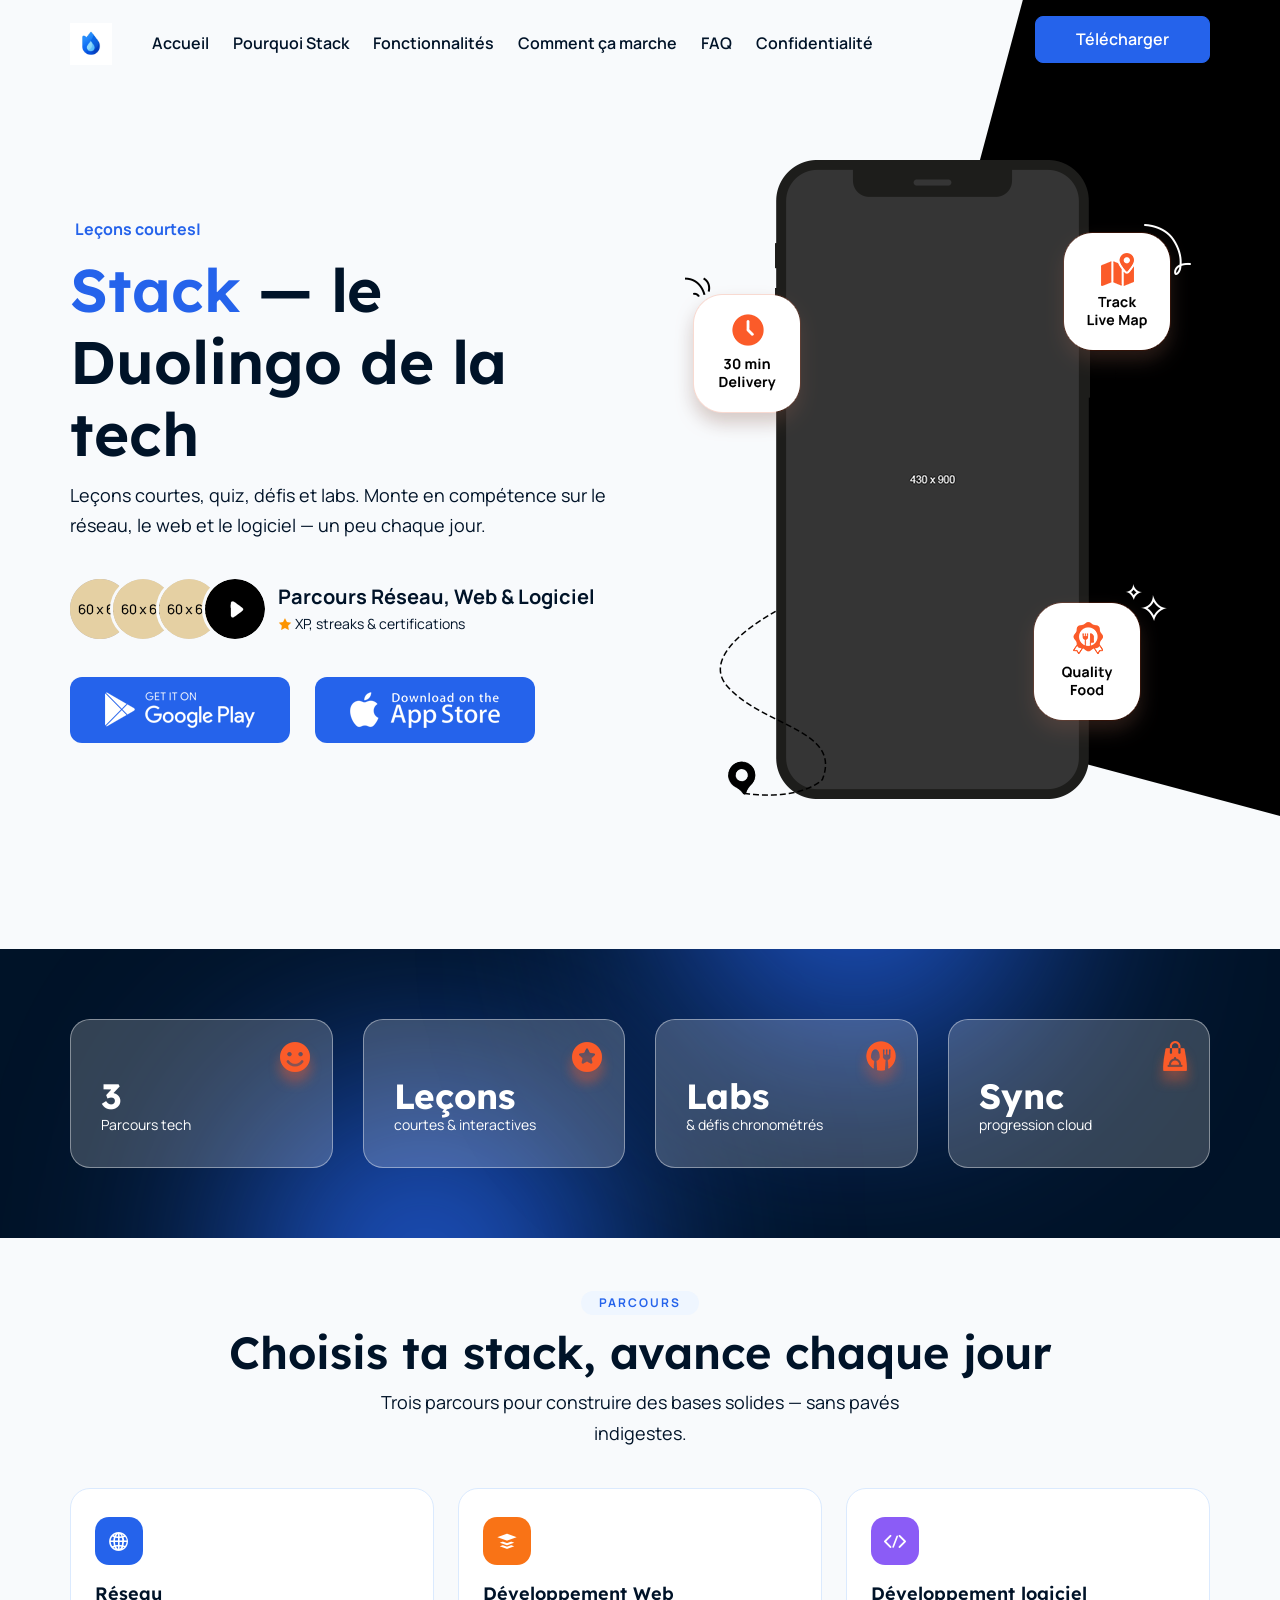
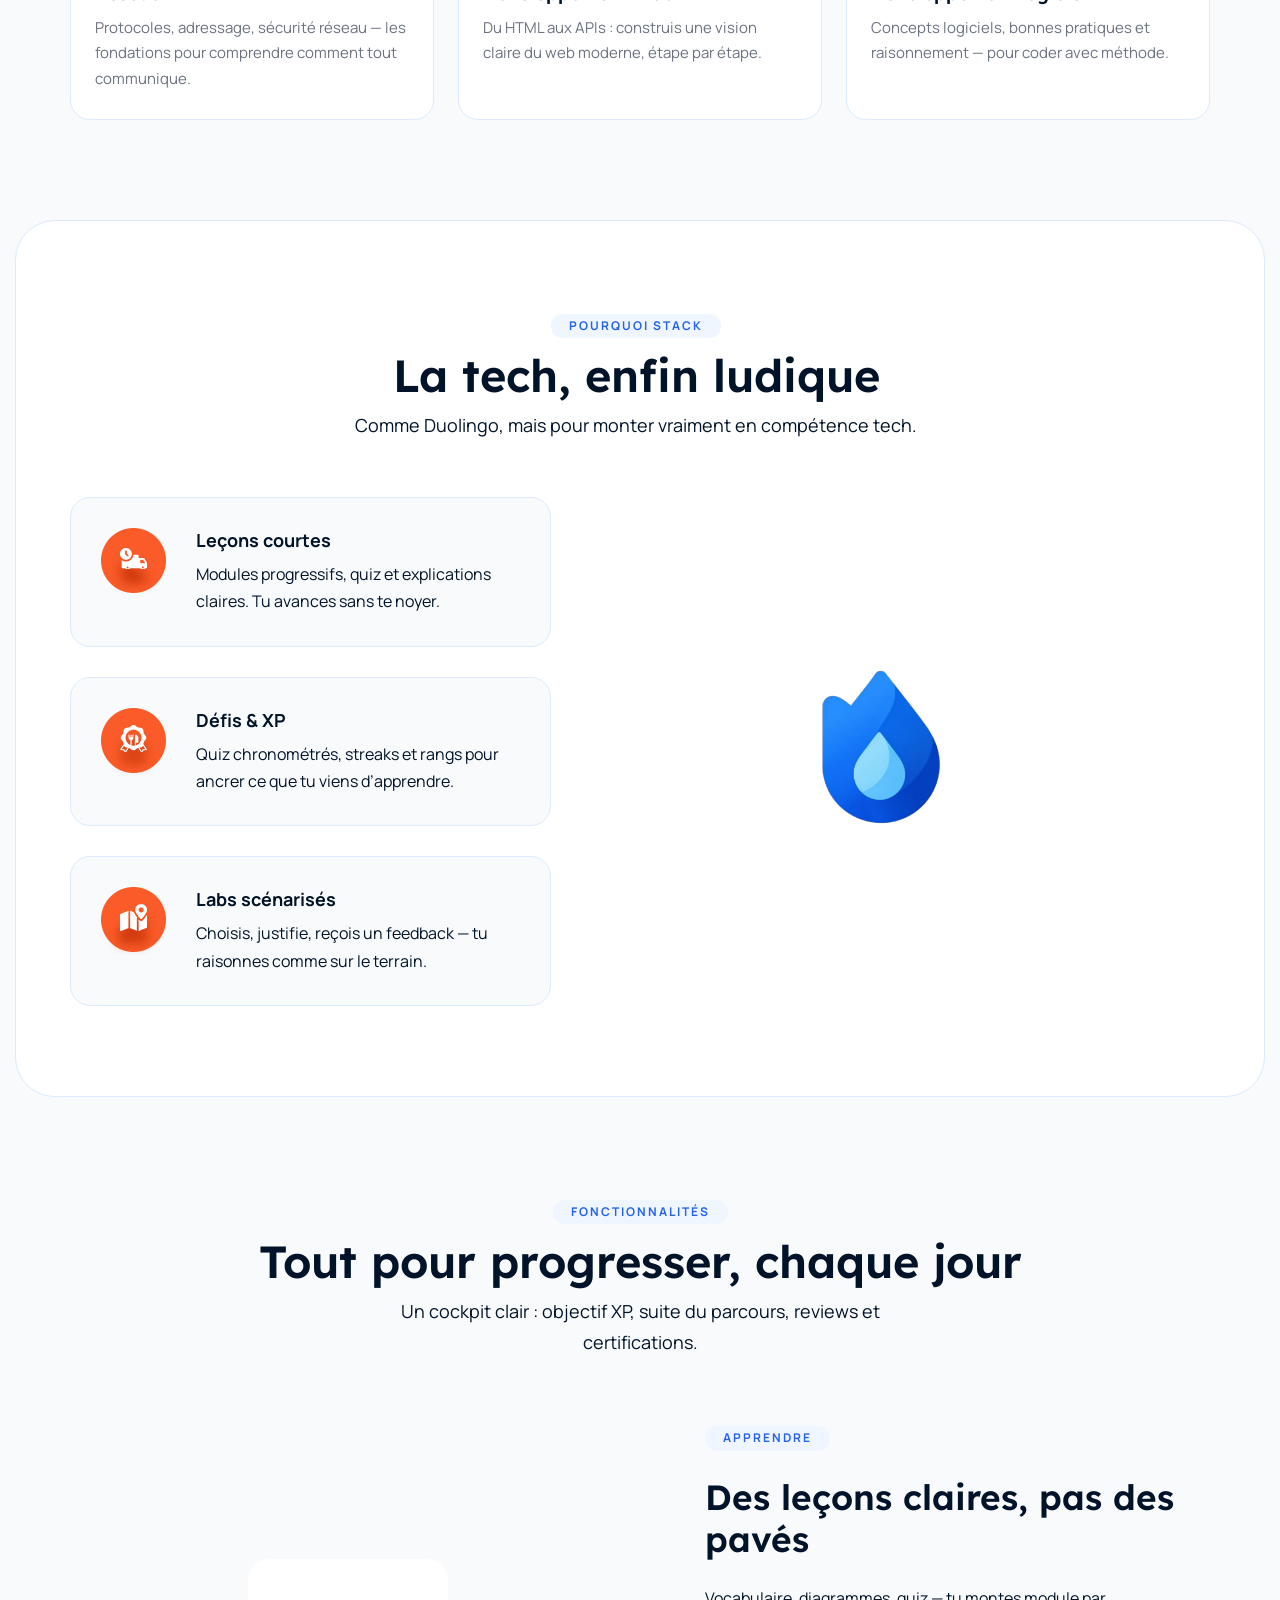
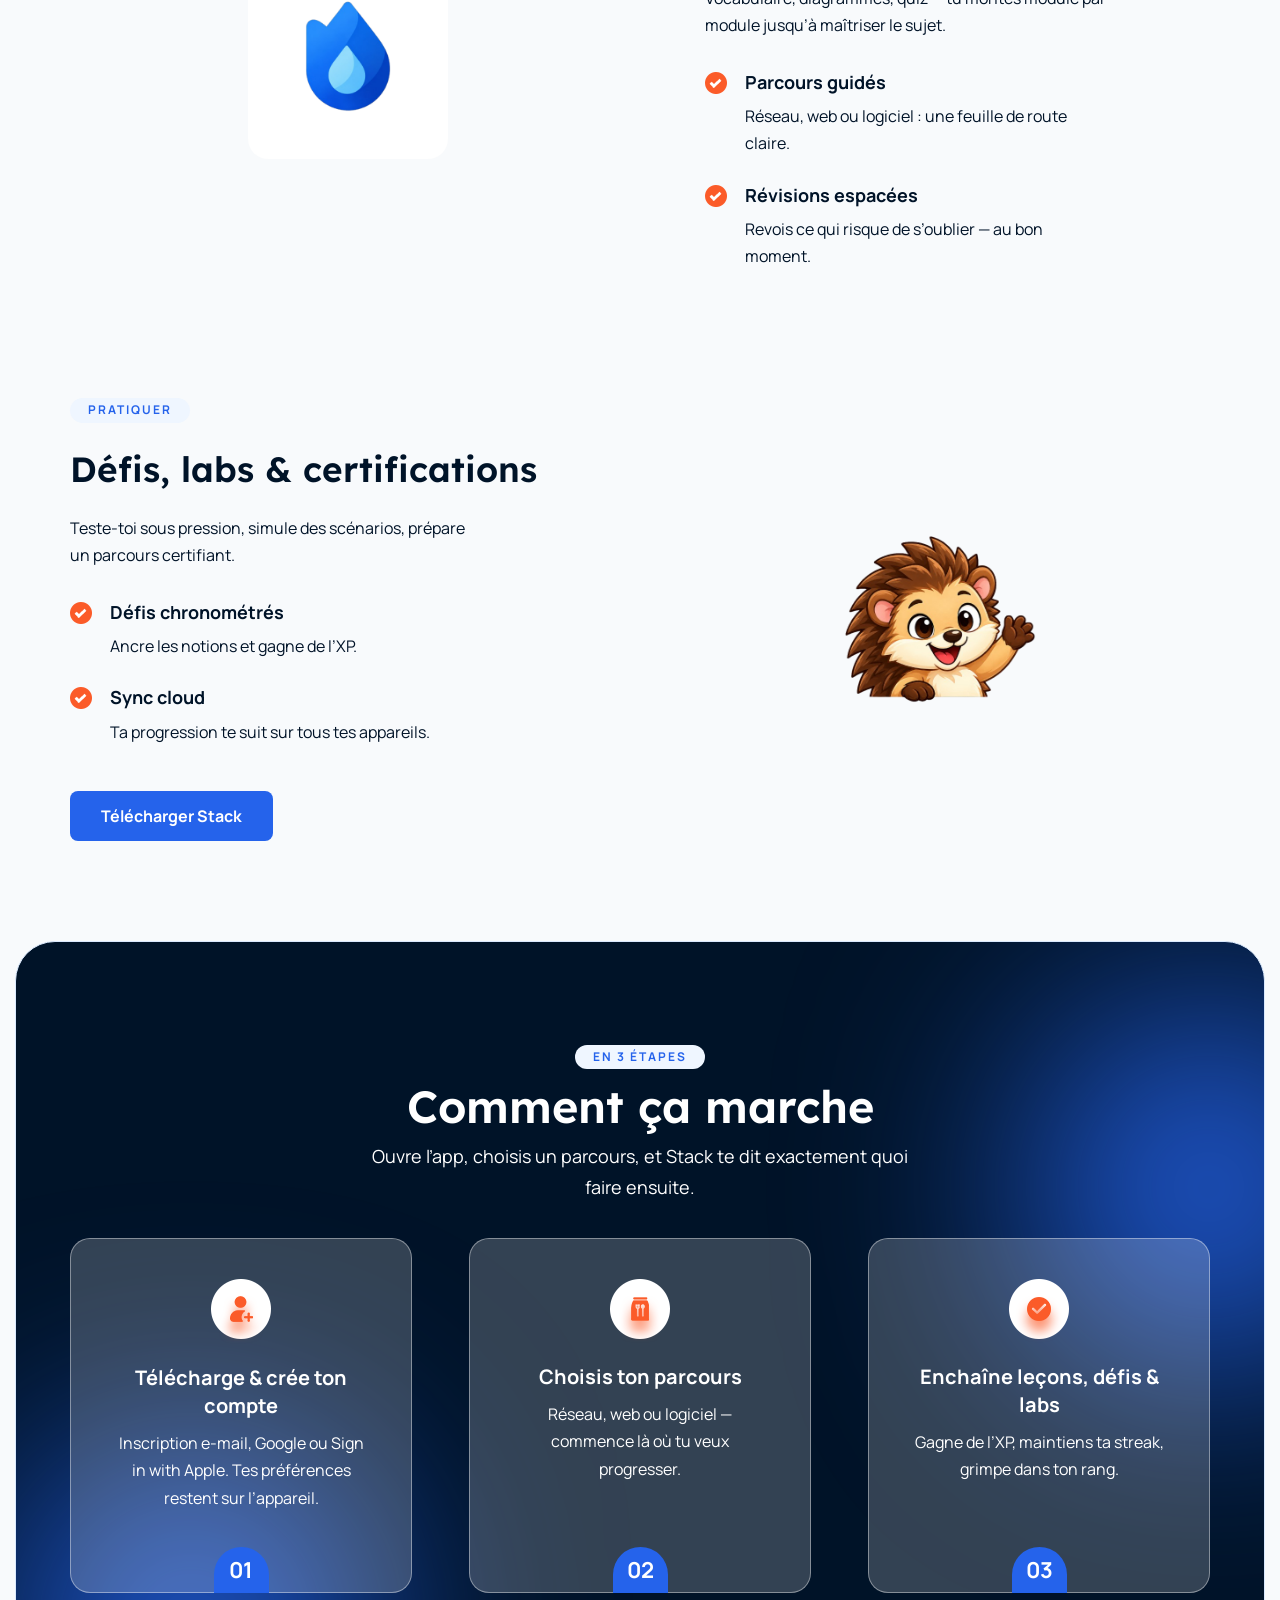
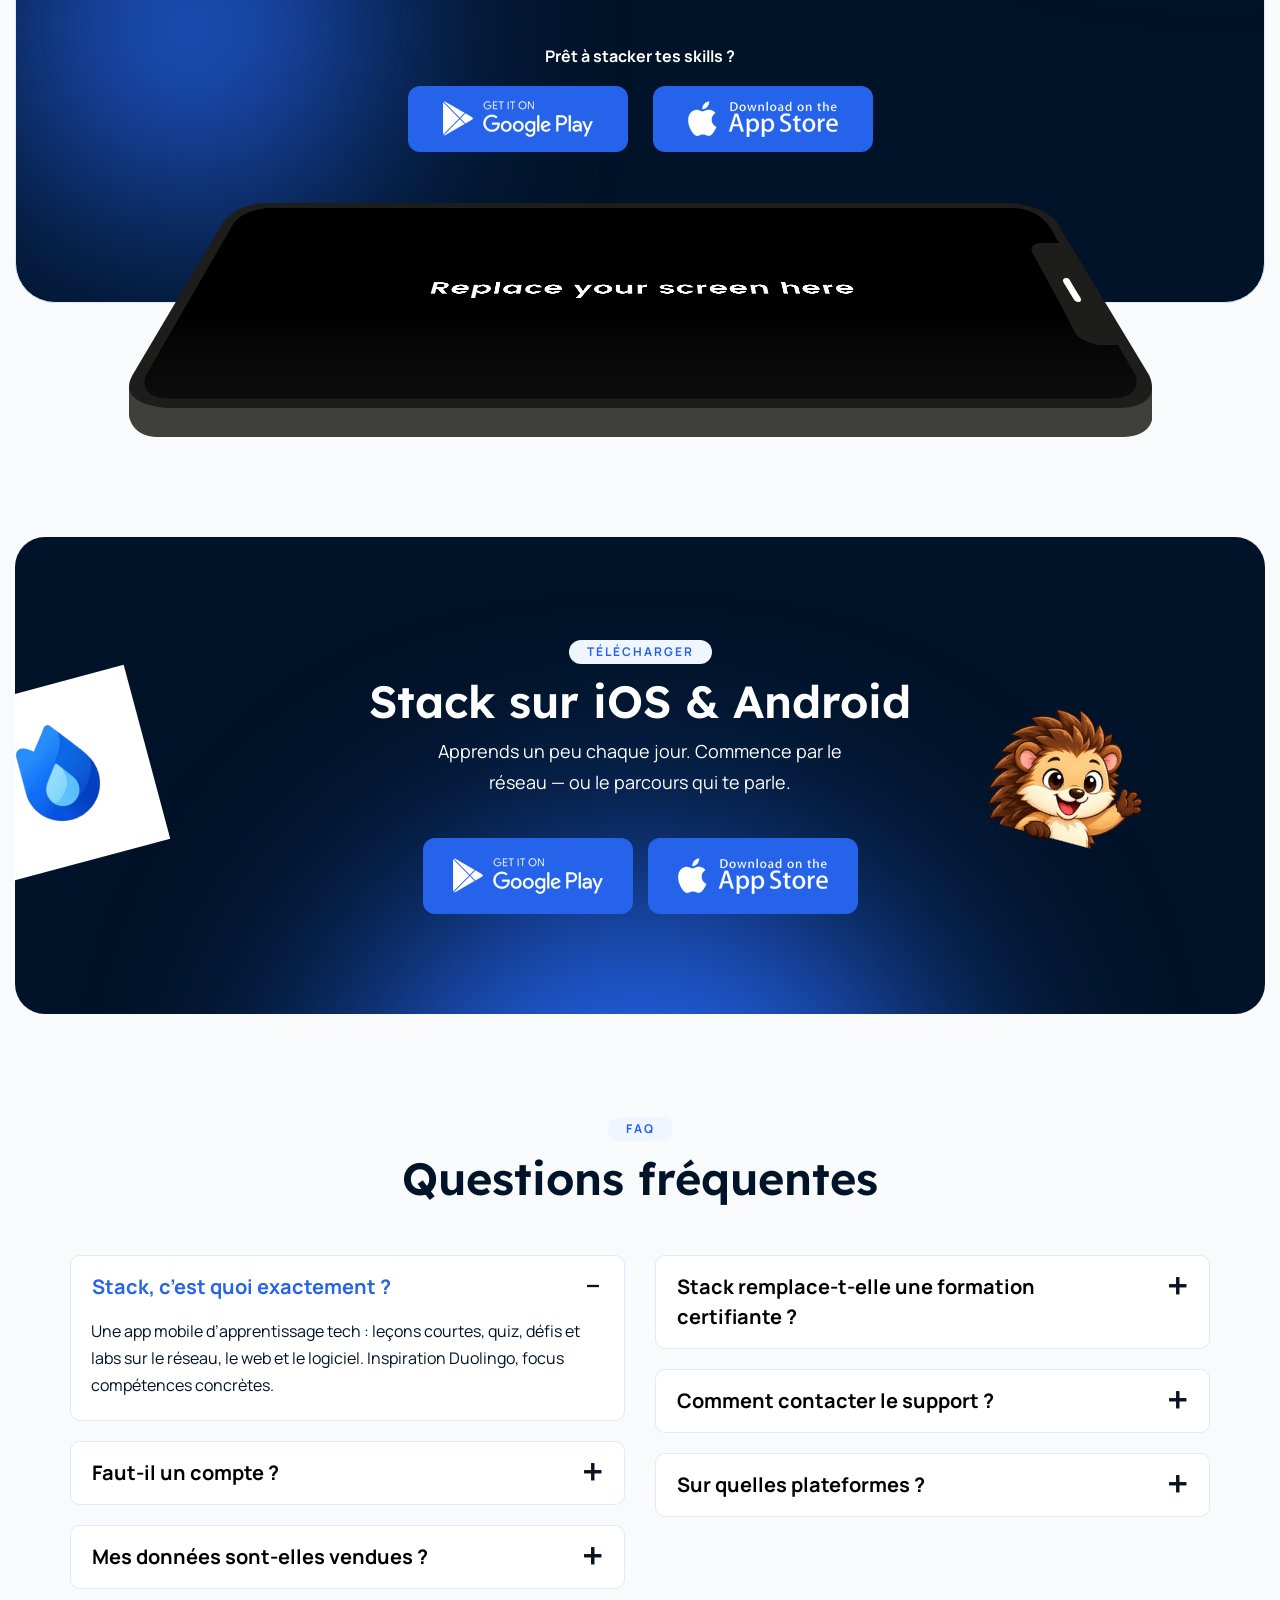
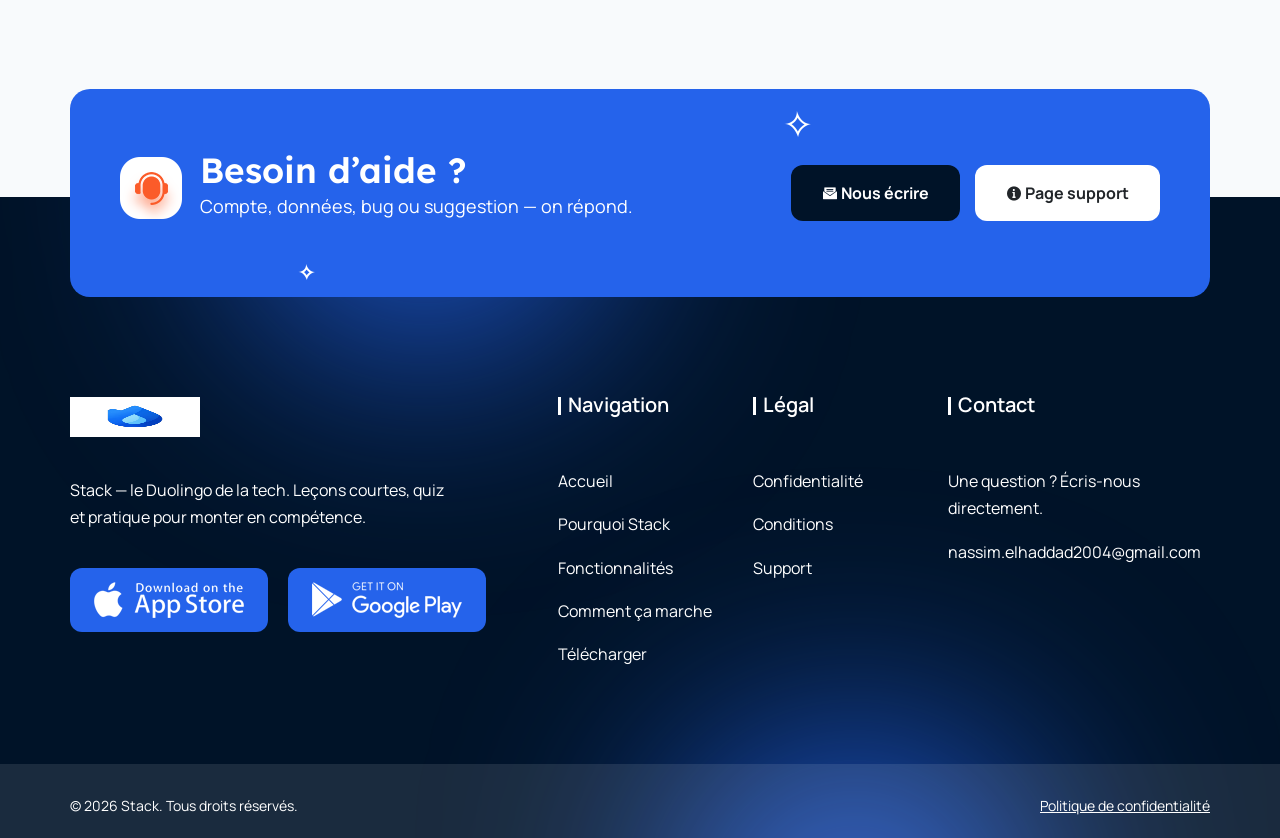
==== commit a38f1d4a: "Align privacy and FAQ with App Store identity. Use bundle me.nassimelh.stack, document Sign in with " ====
--- a/index.html
+++ b/index.html
@@ -350,7 +350,7 @@
                     </div>
                     <div class="text">
                       <h5>Télécharge &amp; crée ton compte</h5>
-                      <p>Inscription e-mail ou Google. Tes préférences restent sur l’appareil.</p>
+                      <p>Inscription e-mail, Google ou Sign in with Apple. Tes préférences restent sur l’appareil.</p>
                     </div>
                     <div class="process_num">01</div>
                   </div>
@@ -475,7 +475,7 @@
                   </div>
                   <div id="collapseTwo" class="collapse" aria-labelledby="headingTwo" data-parent="#accordionExample">
                     <div class="card-body">
-                      Oui, pour les fonctionnalités principales (progression synchronisée). Tu peux t’inscrire avec e-mail ou Google. Tu peux supprimer ton compte depuis Profil.
+                      Oui, pour les fonctionnalités principales (progression synchronisée). Tu peux t’inscrire avec e-mail, Google ou Sign in with Apple. Tu peux supprimer ton compte depuis Profil.
                     </div>
                   </div>
                 </div>
--- a/css/style.css
+++ b/css/style.css
@@ -1020,6 +1020,8 @@
     border-radius: 100%;
     filter: blur(120px);
     position: absolute;
+    pointer-events: none;
+    z-index: 0;
 }
 
 .blure_shape.bs_1 {
@@ -1724,7 +1726,7 @@
 .cta_section.new .cta_box{
     background: var(--primery);
     position: relative; 
-    z-index: 99;
+    z-index: 2;
     border-radius: 20px;
     padding: 60px 50px;
     display: flex;
@@ -1817,6 +1819,11 @@
     padding: 200px 0 00px 0;
     position: relative;
     overflow: hidden;
+}
+
+footer .top_footer > .container {
+    position: relative;
+    z-index: 2;
 }
 
 
@@ -2213,8 +2220,8 @@
     max-width: 1370px;
     margin: 0 auto;
     padding: 120px 0;
-    position: sticky;
-    z-index: 99;
+    position: relative;
+    z-index: 1;
     border-radius: 30px;
     overflow: hidden;
     background-color: var(--black);
@@ -2306,8 +2313,8 @@
     max-width: 1370px;
     margin: 0 auto;
     padding: 120px 40px;
-    position: sticky;
-    z-index: 99;
+    position: relative;
+    z-index: 1;
     border-radius: 30px;
     overflow: hidden;
     background-image: url("../images/restaurant_bg.webp");
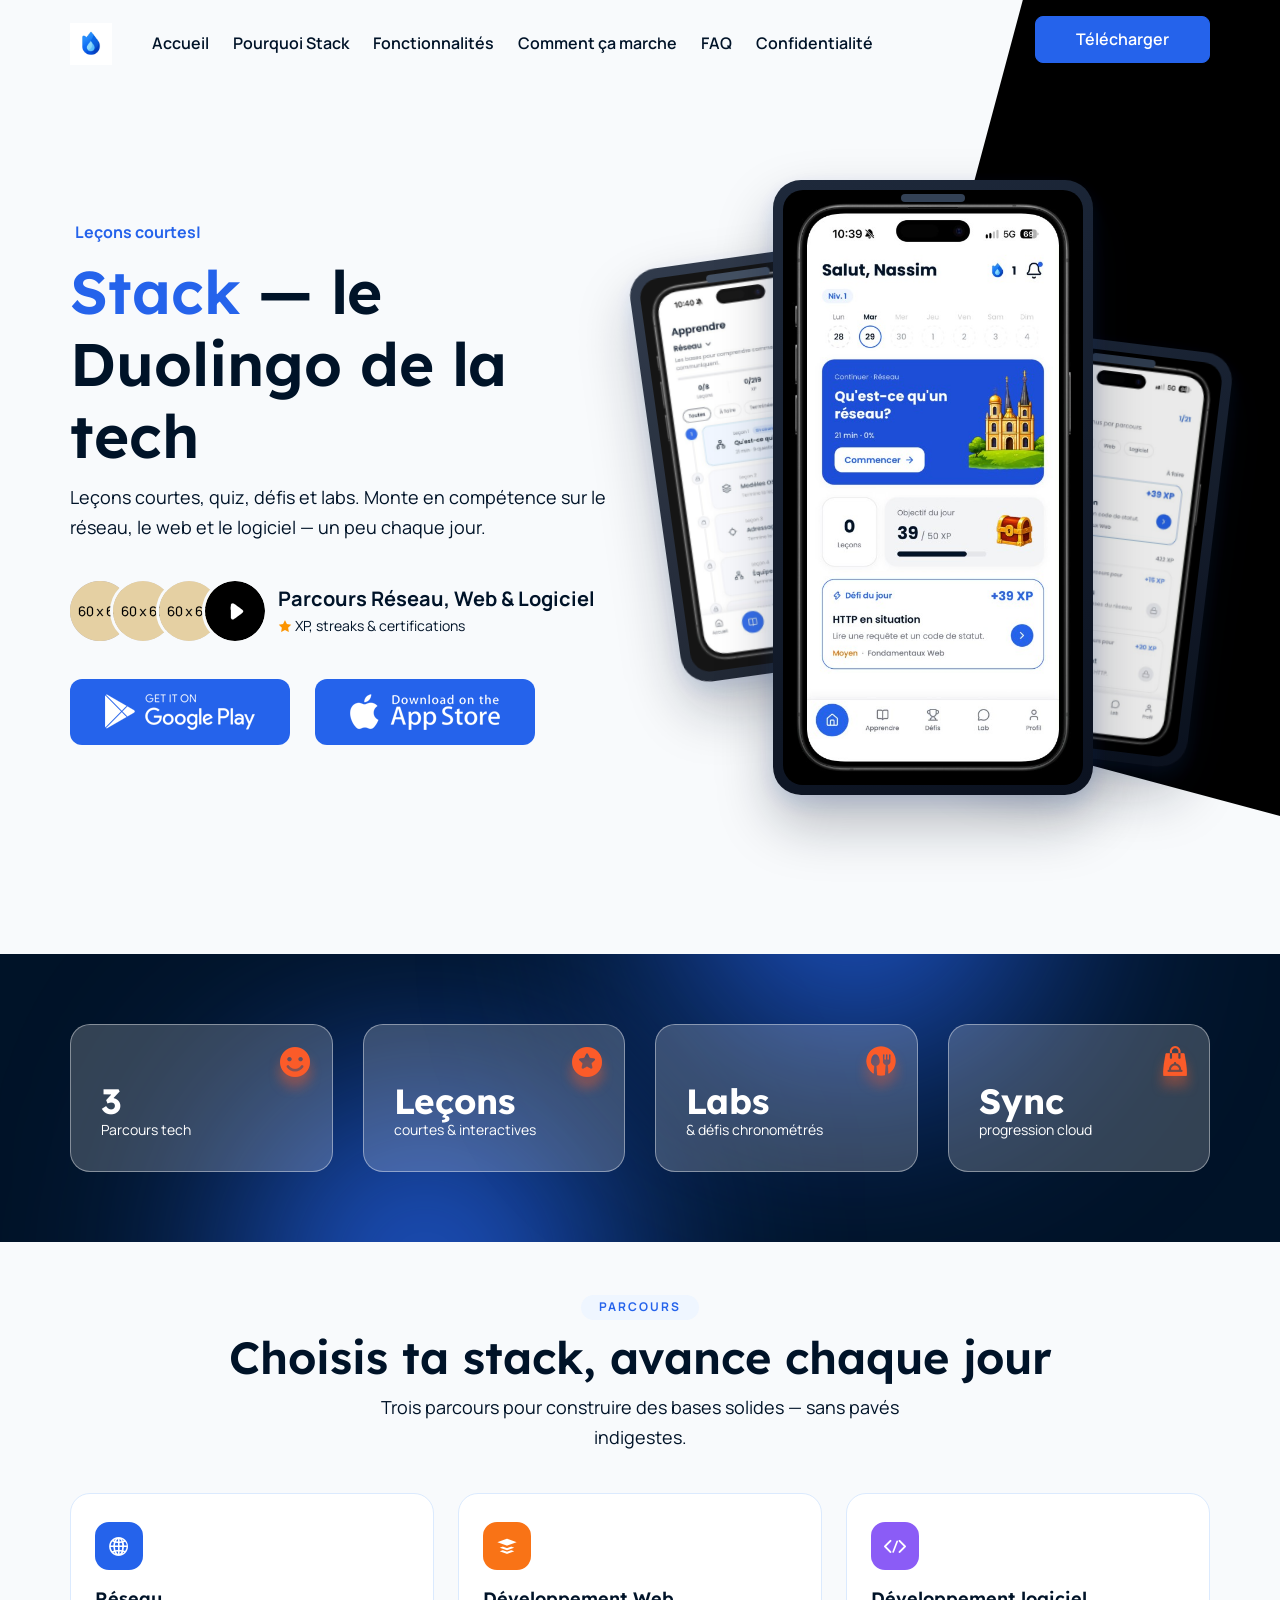
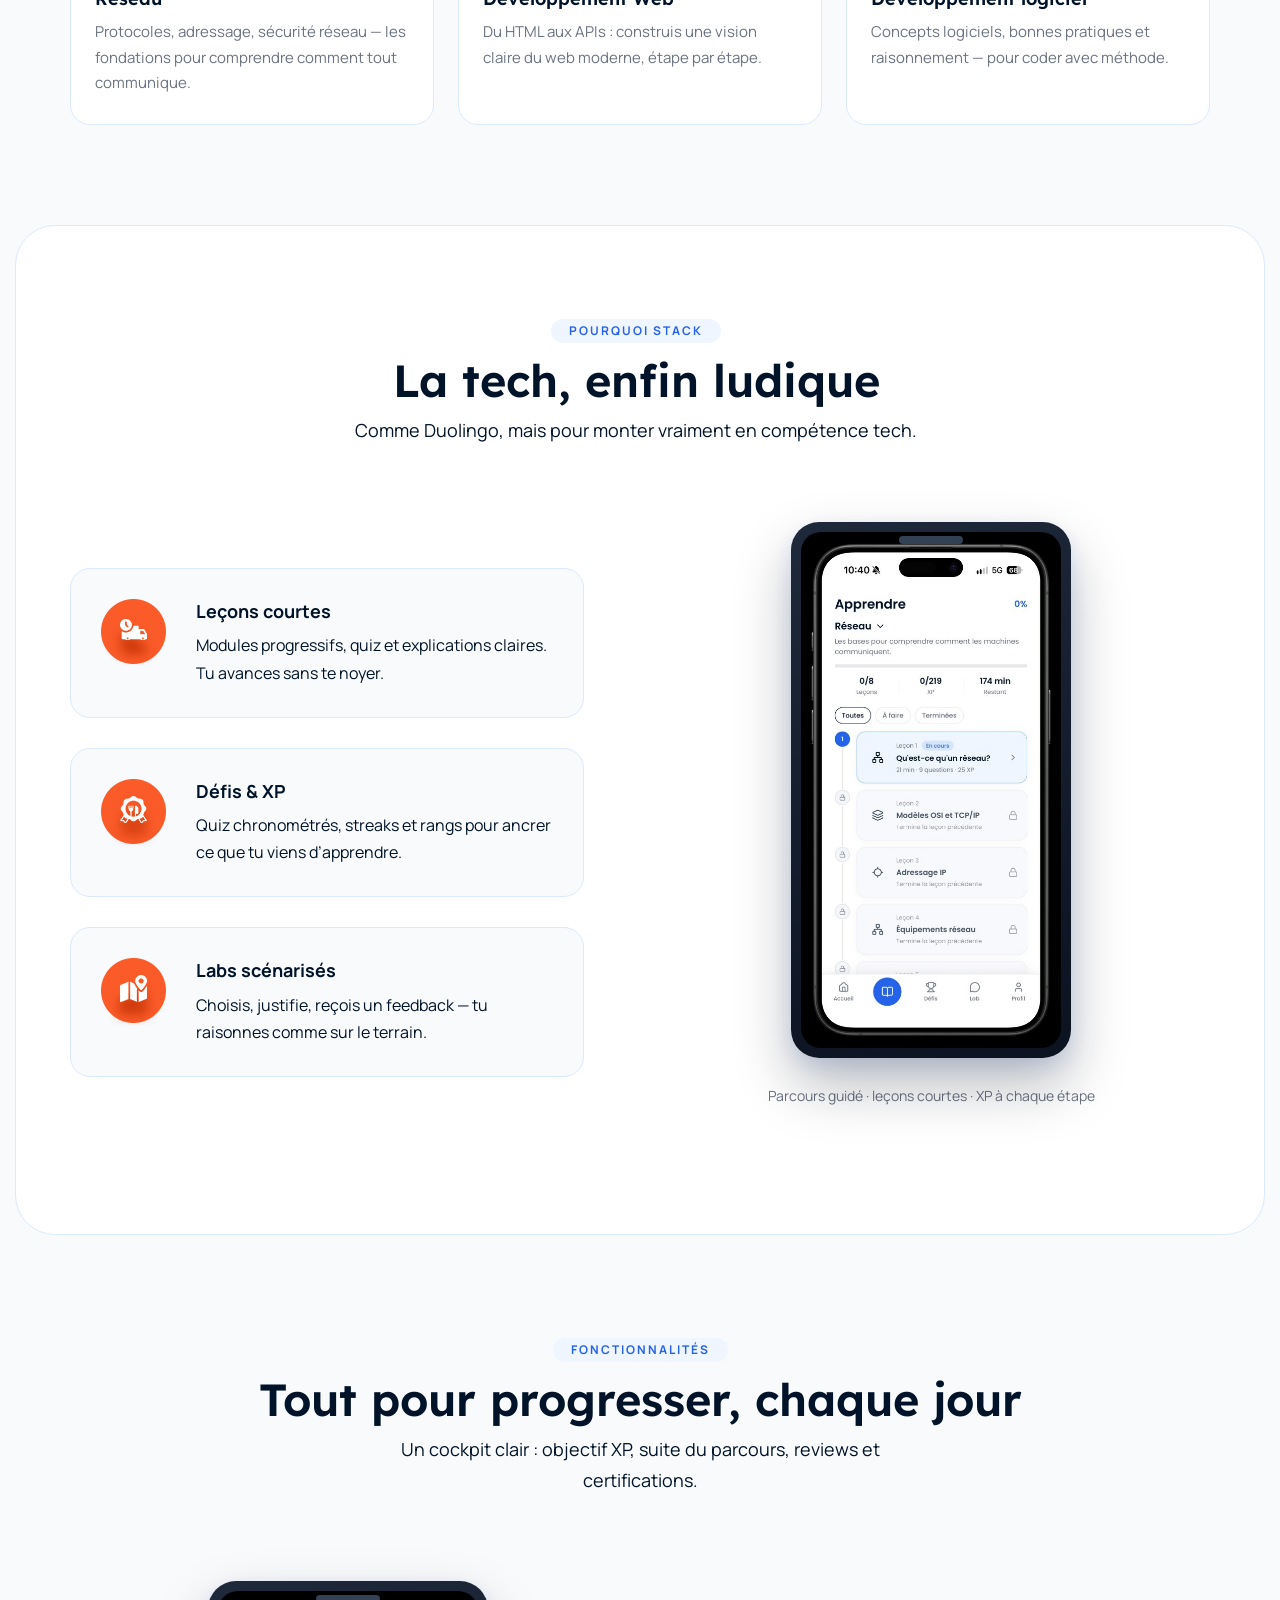
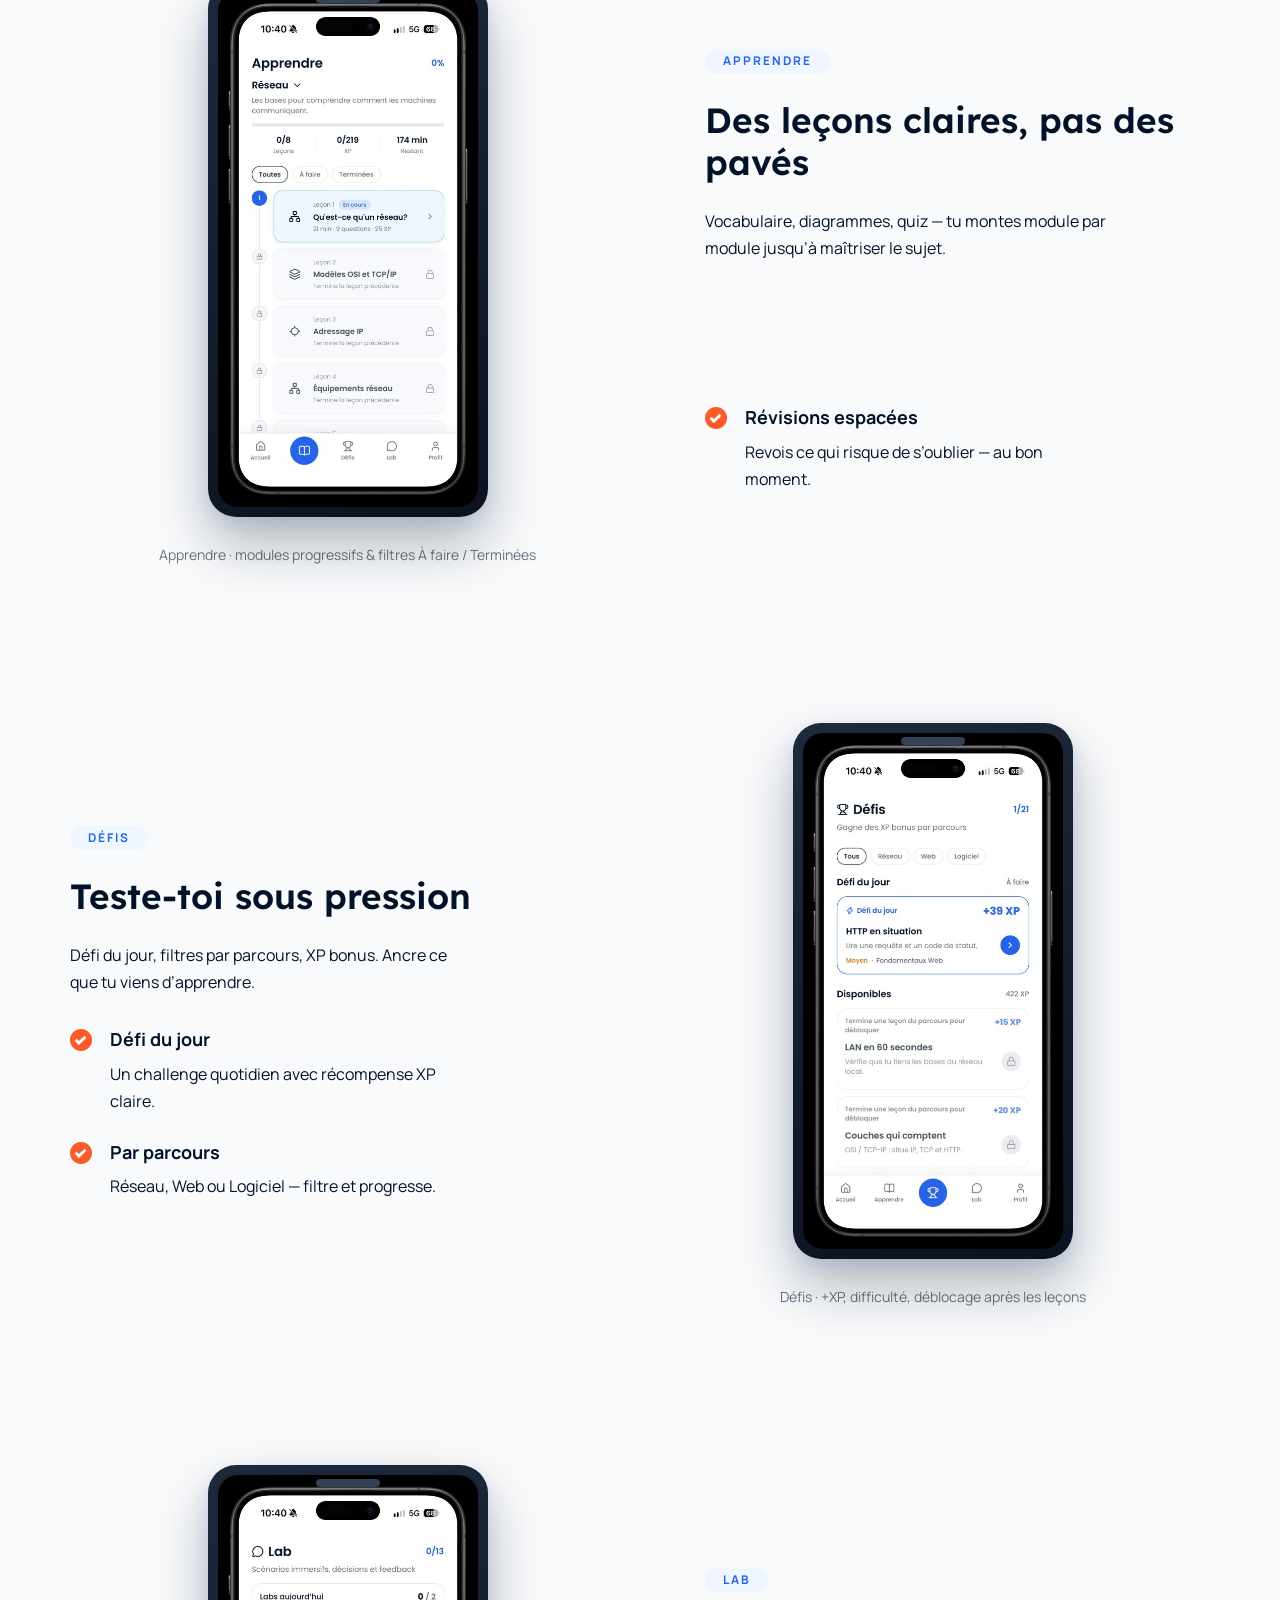
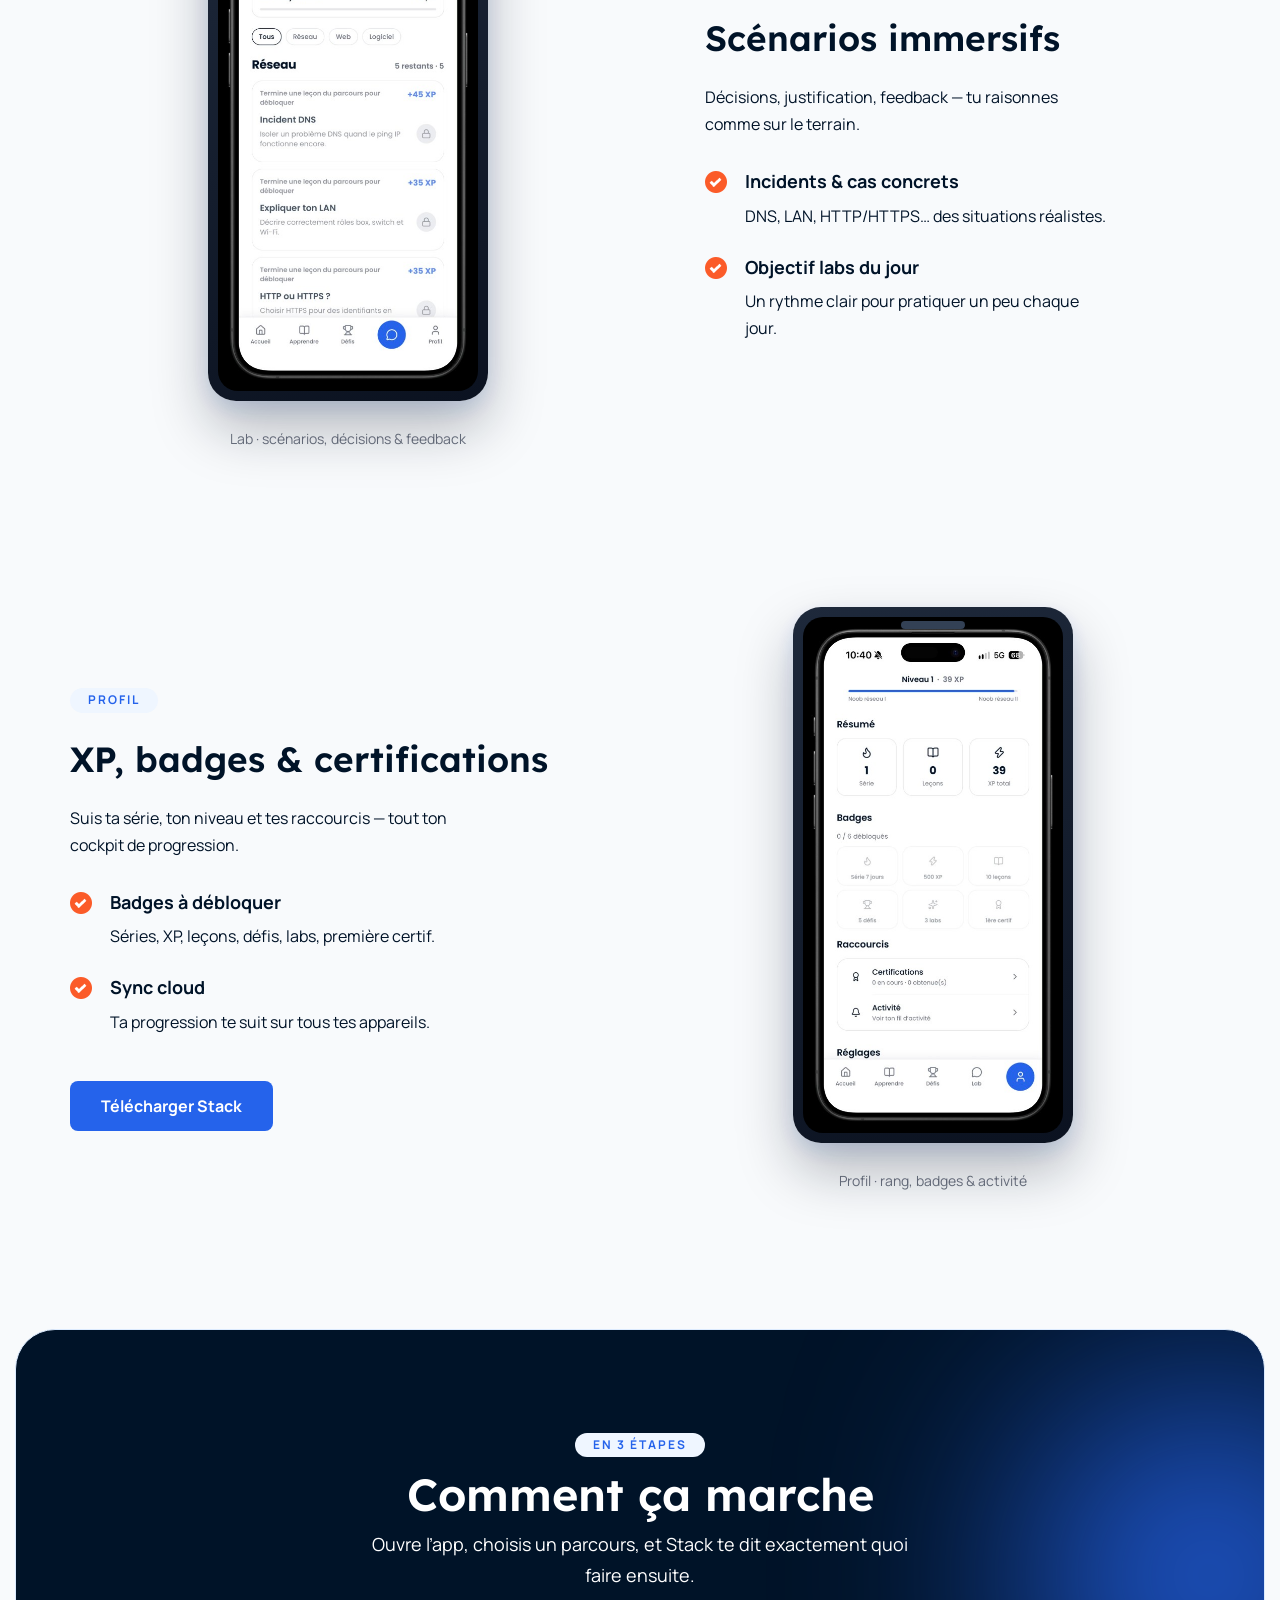
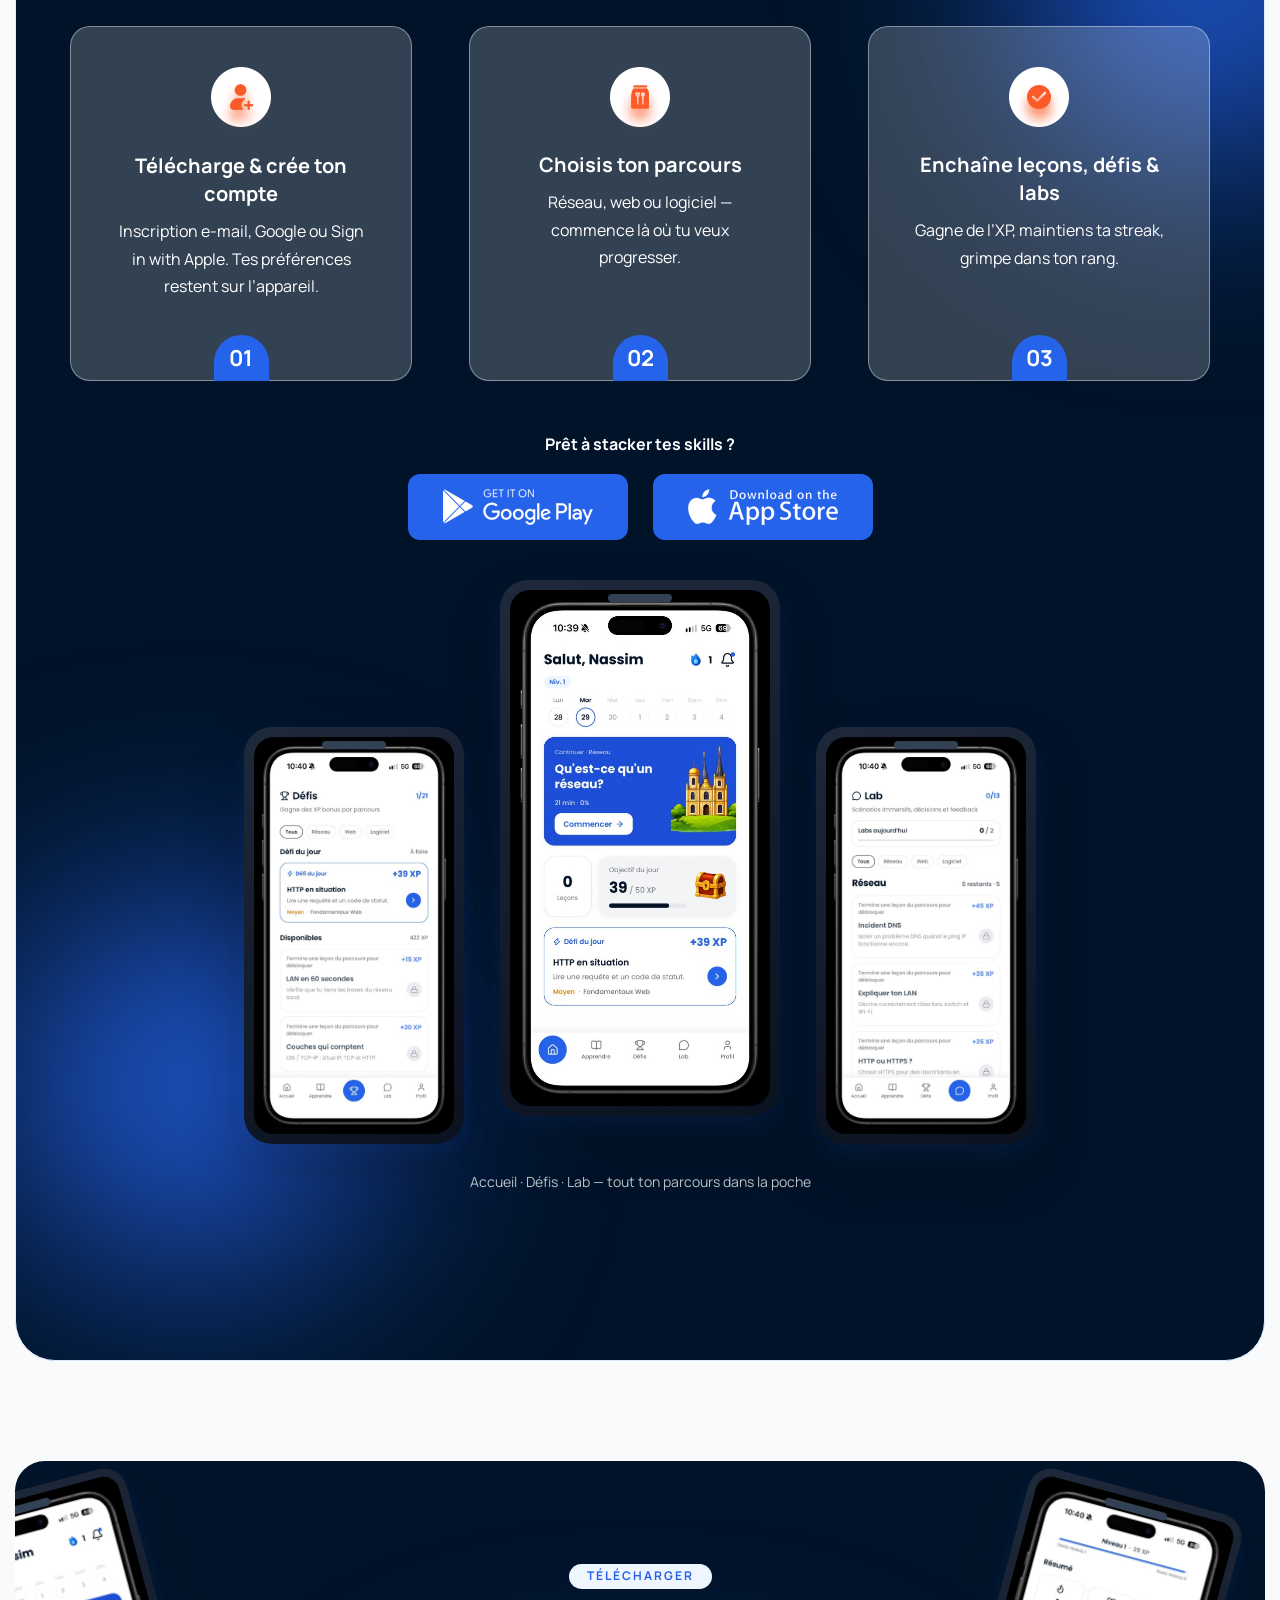
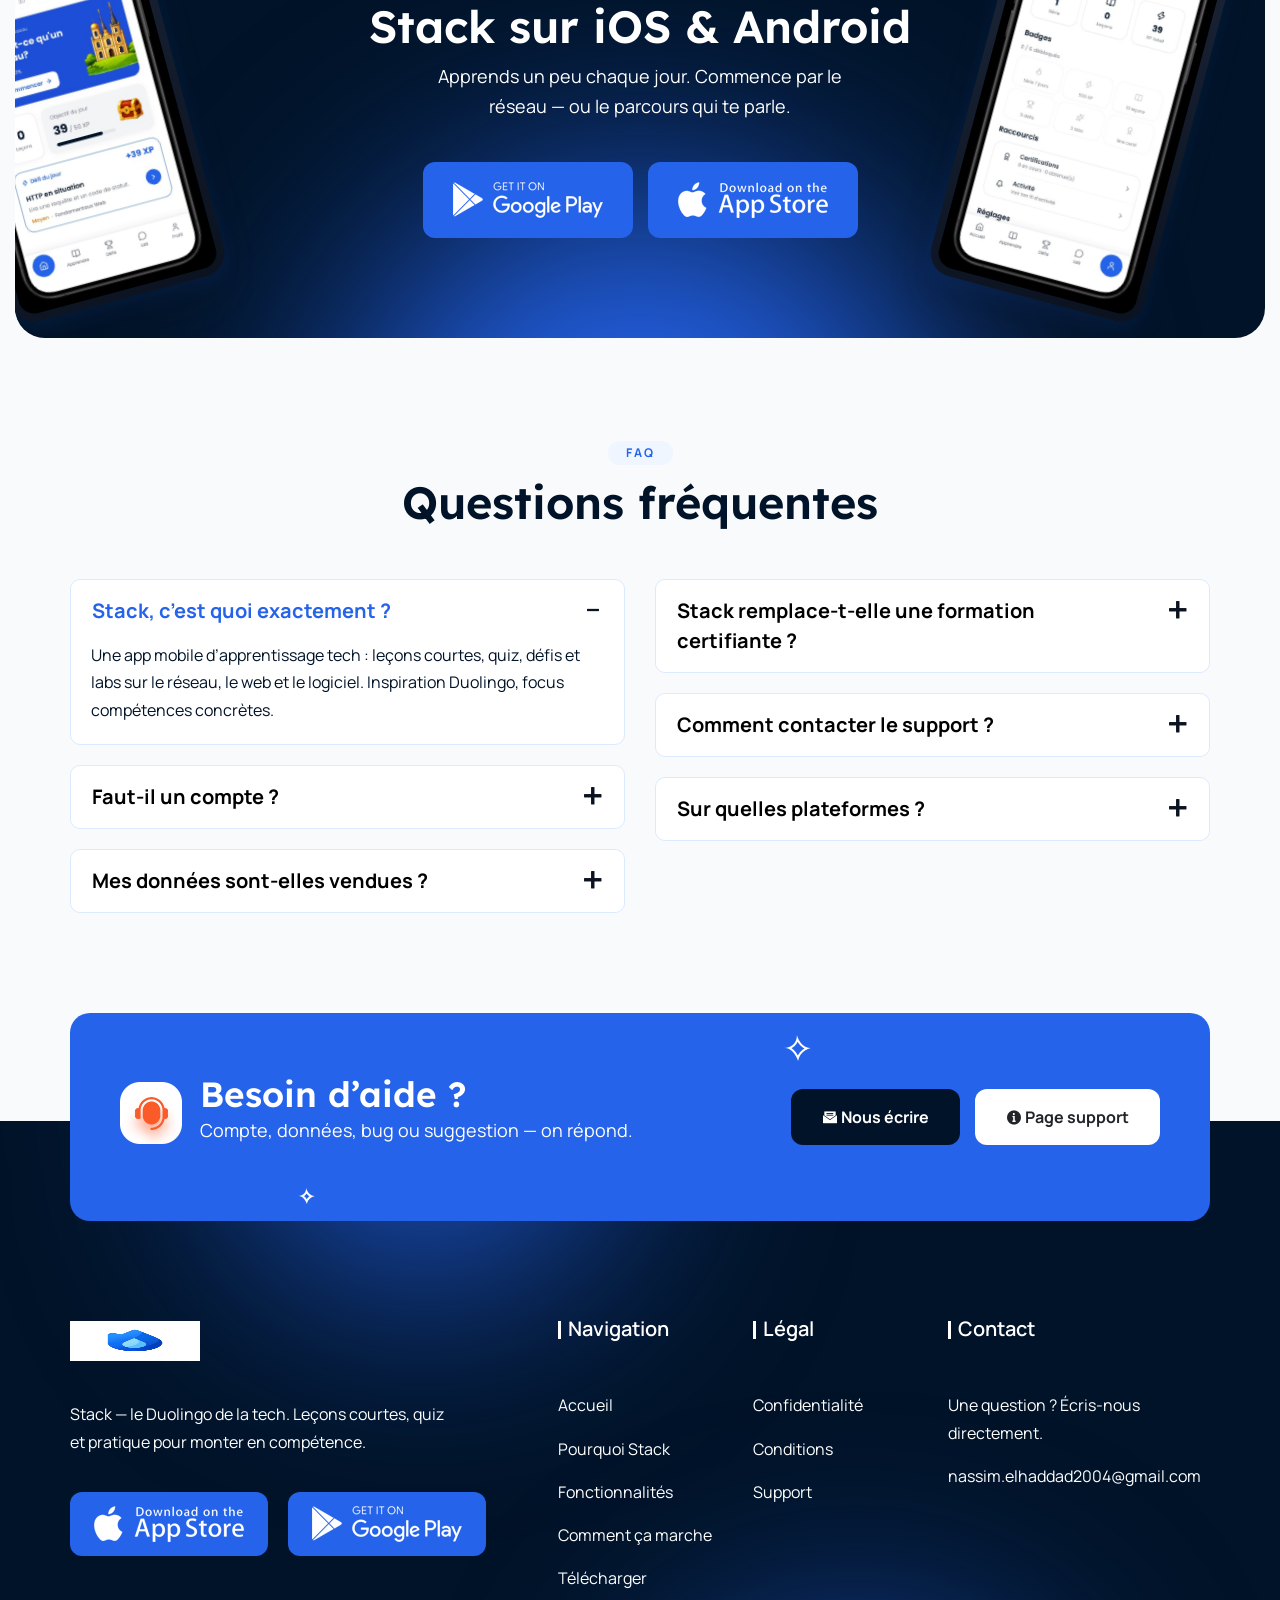
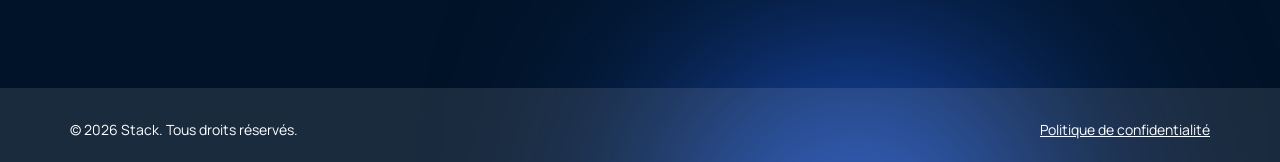
==== commit 68cdee71: "Add real Stack app screenshots with floating phone mockups Co-authored-by: Cursor <cursoragent@curso" ====
--- a/index.html
+++ b/index.html
@@ -123,9 +123,29 @@
           </ul>
         </div>
 
-        <div class="col-lg-6 col-md-12">
-          <div class="hero_img">
-            <img src="images/hero_image.webp" alt="image">
+        <div class="col-lg-6 col-md-12" data-aos="fade-up" data-aos-duration="1500" data-aos-delay="150">
+          <div class="hero_phones">
+            <div class="phone_side left">
+              <div class="phone_float delay-1">
+                <div class="phone_frame phone_sm">
+                  <img src="images/screen-apprendre.jpg" alt="Écran Apprendre — parcours Réseau avec leçons progressives">
+                </div>
+              </div>
+            </div>
+            <div class="phone_main">
+              <div class="phone_float">
+                <div class="phone_frame phone_lg">
+                  <img src="images/screen-home.jpg" alt="Écran Accueil Stack — objectif du jour, leçon en cours et défi quotidien">
+                </div>
+              </div>
+            </div>
+            <div class="phone_side right">
+              <div class="phone_float delay-2">
+                <div class="phone_frame phone_sm">
+                  <img src="images/screen-defis.jpg" alt="Écran Défis — défi du jour HTTP et XP bonus">
+                </div>
+              </div>
+            </div>
           </div>
         </div>
       </div>
@@ -252,8 +272,13 @@
                 </div>
               </div>
               <div class="col-lg-6 col-md-12">
-                <div class="why_us_new_img" data-aos="fade-up" data-aos-duration="1500" data-aos-delay="100">
-                  <img src="images/icon.png" alt="Icône Stack" style="max-width:280px;margin:0 auto;display:block;">
+                <div class="why_us_new_img why_phone_wrap" data-aos="fade-up" data-aos-duration="1500" data-aos-delay="100">
+                  <div class="phone_float delay-1">
+                    <div class="phone_frame phone_md">
+                      <img src="images/screen-apprendre.jpg" alt="Parcours Apprendre — leçon « Qu’est-ce qu’un réseau ? » en cours, suivantes verrouillées">
+                    </div>
+                  </div>
+                  <p class="phone_caption">Parcours guidé · leçons courtes · XP à chaque étape</p>
                 </div>
               </div>
             </div>
@@ -289,10 +314,73 @@
             </div>
           </div>
           <div class="col-md-6">
-            <div class="inner_block dark_bg rotate_right" data-aos="fade-up" data-aos-duration="1500">
-              <div class="img" style="padding:40px;text-align:center;">
-                <img src="images/splash-icon.png" alt="Stack" style="max-width:200px;">
-              </div>
+            <div class="inner_block feature_phone_wrap" data-aos="fade-up" data-aos-duration="1500">
+              <div class="phone_float delay-2">
+                <div class="phone_frame phone_md">
+                  <img src="images/screen-apprendre.jpg" alt="Écran Apprendre Stack — timeline de leçons Réseau avec progression">
+                </div>
+              </div>
+              <p class="phone_caption">Apprendre · modules progressifs &amp; filtres À faire / Terminées</p>
+            </div>
+          </div>
+        </div>
+
+        <div class="row service_blocks">
+          <div class="col-md-6">
+            <div class="service_text" data-aos="fade-up" data-aos-duration="1500">
+              <span class="title_badge">Défis</span>
+              <h3>Teste-toi sous pression</h3>
+              <p>Défi du jour, filtres par parcours, XP bonus. Ancre ce que tu viens d’apprendre.</p>
+              <ul class="design_block">
+                <li data-aos="fade-up" data-aos-duration="1500">
+                  <h6>Défi du jour</h6>
+                  <p>Un challenge quotidien avec récompense XP claire.</p>
+                </li>
+                <li data-aos="fade-up" data-aos-duration="1500">
+                  <h6>Par parcours</h6>
+                  <p>Réseau, Web ou Logiciel — filtre et progresse.</p>
+                </li>
+              </ul>
+            </div>
+          </div>
+          <div class="col-md-6">
+            <div class="inner_block feature_phone_wrap" data-aos="fade-up" data-aos-duration="1500">
+              <div class="phone_float delay-1">
+                <div class="phone_frame phone_md">
+                  <img src="images/screen-defis.jpg" alt="Écran Défis Stack — défi du jour HTTP en situation et défis verrouillés">
+                </div>
+              </div>
+              <p class="phone_caption">Défis · +XP, difficulté, déblocage après les leçons</p>
+            </div>
+          </div>
+        </div>
+
+        <div class="row service_blocks flex-row-reverse">
+          <div class="col-md-6">
+            <div class="service_text right_side" data-aos="fade-up" data-aos-duration="1500">
+              <span class="title_badge">Lab</span>
+              <h3>Scénarios immersifs</h3>
+              <p>Décisions, justification, feedback — tu raisonnes comme sur le terrain.</p>
+              <ul class="design_block">
+                <li data-aos="fade-up" data-aos-duration="1500">
+                  <h6>Incidents &amp; cas concrets</h6>
+                  <p>DNS, LAN, HTTP/HTTPS… des situations réalistes.</p>
+                </li>
+                <li data-aos="fade-up" data-aos-duration="1500">
+                  <h6>Objectif labs du jour</h6>
+                  <p>Un rythme clair pour pratiquer un peu chaque jour.</p>
+                </li>
+              </ul>
+            </div>
+          </div>
+          <div class="col-md-6">
+            <div class="inner_block feature_phone_wrap" data-aos="fade-up" data-aos-duration="1500">
+              <div class="phone_float delay-3">
+                <div class="phone_frame phone_md">
+                  <img src="images/screen-lab.jpg" alt="Écran Lab Stack — scénarios immersifs Réseau avec XP et verrous">
+                </div>
+              </div>
+              <p class="phone_caption">Lab · scénarios, décisions &amp; feedback</p>
             </div>
           </div>
         </div>
@@ -300,13 +388,13 @@
         <div class="row service_blocks no_bottom_padding">
           <div class="col-md-6">
             <div class="service_text" data-aos="fade-up" data-aos-duration="1500">
-              <span class="title_badge">Pratiquer</span>
-              <h3>Défis, labs &amp; certifications</h3>
-              <p>Teste-toi sous pression, simule des scénarios, prépare un parcours certifiant.</p>
+              <span class="title_badge">Profil</span>
+              <h3>XP, badges &amp; certifications</h3>
+              <p>Suis ta série, ton niveau et tes raccourcis — tout ton cockpit de progression.</p>
               <ul class="design_block">
                 <li data-aos="fade-up" data-aos-duration="1500">
-                  <h6>Défis chronométrés</h6>
-                  <p>Ancre les notions et gagne de l’XP.</p>
+                  <h6>Badges à débloquer</h6>
+                  <p>Séries, XP, leçons, défis, labs, première certif.</p>
                 </li>
                 <li data-aos="fade-up" data-aos-duration="1500">
                   <h6>Sync cloud</h6>
@@ -319,10 +407,13 @@
             </div>
           </div>
           <div class="col-md-6">
-            <div class="inner_block" data-aos="fade-up" data-aos-duration="1500">
-              <div class="img" style="padding:40px;text-align:center;">
-                <img src="images/mascot-welcome.png" alt="Mascotte Stack" style="max-width:220px;">
-              </div>
+            <div class="inner_block feature_phone_wrap" data-aos="fade-up" data-aos-duration="1500">
+              <div class="phone_float delay-2">
+                <div class="phone_frame phone_md">
+                  <img src="images/screen-profil.png" alt="Écran Profil Stack — niveau, série, badges et raccourcis certifications">
+                </div>
+              </div>
+              <p class="phone_caption">Profil · rang, badges &amp; activité</p>
             </div>
           </div>
         </div>
@@ -387,14 +478,33 @@
                     </li>
                   </ul>
                 </div>
-              </div>
-            </div>
-          </div>
-        </div>
-      </div>
-      <div class="device">
-        <img src="images/device.webp" alt="">
-      </div>
+
+                <div class="showcase_phones" data-aos="fade-up" data-aos-duration="1500">
+                  <div class="phone_float delay-1">
+                    <div class="phone_frame phone_sm">
+                      <img src="images/screen-defis.jpg" alt="Aperçu Défis Stack">
+                    </div>
+                  </div>
+                  <div class="phone_mid phone_float">
+                    <div class="phone_frame phone_md">
+                      <img src="images/screen-home.jpg" alt="Aperçu Accueil Stack — cockpit du jour">
+                    </div>
+                  </div>
+                  <div class="phone_float delay-2">
+                    <div class="phone_frame phone_sm">
+                      <img src="images/screen-lab.jpg" alt="Aperçu Lab Stack">
+                    </div>
+                  </div>
+                </div>
+                <p class="showcase_caption" style="text-align:center;color:rgba(255,255,255,.75);margin-top:8px;">
+                  Accueil · Défis · Lab — tout ton parcours dans la poche
+                </p>
+              </div>
+            </div>
+          </div>
+        </div>
+      </div>
+      <div class="device" aria-hidden="true"></div>
     </section>
 
     <section class="row_am download_app_new" id="download_sec">
@@ -402,9 +512,17 @@
         <div class="blure_shape bs_1"></div>
         <div class="row">
           <div class="col-lg-3 col-md-12 order-2 order-lg-1">
-            <div class="dap_image left">
-              <img class="dap_desktop_img stack_dap" src="images/icon.png" alt="Stack">
-              <img class="dap_mobile_img stack_dap" src="images/icon.png" alt="Stack">
+            <div class="dap_image left dap_phones">
+              <div class="phone_float delay-1 d-none d-lg-block">
+                <div class="phone_frame phone_sm">
+                  <img src="images/screen-home.jpg" alt="Stack Accueil — continue ta leçon et ton objectif XP">
+                </div>
+              </div>
+              <div class="phone_float d-lg-none">
+                <div class="phone_frame phone_sm">
+                  <img src="images/screen-home.jpg" alt="Stack Accueil — continue ta leçon et ton objectif XP">
+                </div>
+              </div>
             </div>
           </div>
           <div class="col-lg-6 col-md-12 order-1 order-lg-2">
@@ -429,8 +547,12 @@
             </div>
           </div>
           <div class="col-lg-3 col-md-12 order-3 order-lg-3 d-none d-lg-block">
-            <div class="dap_image right">
-              <img class="stack_dap" src="images/mascot-welcome.png" alt="Mascotte Stack">
+            <div class="dap_image right dap_phones">
+              <div class="phone_float delay-2">
+                <div class="phone_frame phone_sm">
+                  <img src="images/screen-profil.png" alt="Stack Profil — niveau, badges et certifications">
+                </div>
+              </div>
             </div>
           </div>
         </div>
--- a/css/stack.css
+++ b/css/stack.css
@@ -7,6 +7,159 @@
 
 .banner_text h1 .brand_mark {
   color: var(--primery);
+}
+
+/* ---- Phone mockups + float ---- */
+
+.phone_frame {
+  position: relative;
+  display: inline-block;
+  border-radius: 28px;
+  padding: 10px;
+  background: linear-gradient(160deg, #1e293b 0%, #0B1220 100%);
+  box-shadow:
+    0 28px 56px rgba(11, 18, 32, 0.28),
+    0 8px 20px rgba(37, 99, 235, 0.12);
+}
+
+.phone_frame::before {
+  content: "";
+  position: absolute;
+  top: 14px;
+  left: 50%;
+  transform: translateX(-50%);
+  width: 64px;
+  height: 8px;
+  border-radius: 999px;
+  background: #334155;
+  z-index: 2;
+}
+
+.phone_frame img {
+  display: block;
+  width: 100%;
+  height: auto;
+  border-radius: 20px;
+  background: #fff;
+}
+
+.phone_float {
+  display: inline-block;
+  will-change: transform;
+  animation: stack-float 5.5s ease-in-out infinite;
+}
+
+.phone_float.delay-1 {
+  animation-delay: -1.2s;
+  animation-duration: 6.2s;
+}
+
+.phone_float.delay-2 {
+  animation-delay: -2.4s;
+  animation-duration: 5.8s;
+}
+
+.phone_float.delay-3 {
+  animation-delay: -0.6s;
+  animation-duration: 6.8s;
+}
+
+.phone_sm {
+  width: min(220px, 42vw);
+}
+
+.phone_md {
+  width: min(280px, 58vw);
+}
+
+.phone_lg {
+  width: min(320px, 72vw);
+}
+
+@keyframes stack-float {
+  0%, 100% { transform: translateY(0); }
+  50% { transform: translateY(-14px); }
+}
+
+.hero_phones {
+  position: relative;
+  min-height: 480px;
+  display: flex;
+  align-items: center;
+  justify-content: center;
+  margin-top: 20px;
+}
+
+.hero_phones .phone_main {
+  position: relative;
+  z-index: 2;
+}
+
+.hero_phones .phone_side {
+  position: absolute;
+  z-index: 1;
+  opacity: 0.92;
+}
+
+.hero_phones .phone_side.left {
+  left: 0;
+  top: 12%;
+  transform: rotate(-8deg);
+}
+
+.hero_phones .phone_side.right {
+  right: 0;
+  bottom: 6%;
+  transform: rotate(7deg);
+}
+
+.hero_phones .phone_side.left .phone_float,
+.hero_phones .phone_side.right .phone_float {
+  /* keep float on top of static rotate via nested transform */
+}
+
+.feature_phone_wrap,
+.why_phone_wrap {
+  text-align: center;
+  padding: 20px 10px;
+}
+
+.feature_phone_wrap .phone_caption,
+.why_phone_wrap .phone_caption,
+.showcase_caption {
+  margin-top: 18px;
+  font-size: 14px;
+  color: var(--greay);
+}
+
+.showcase_phones {
+  display: flex;
+  align-items: flex-end;
+  justify-content: center;
+  gap: clamp(12px, 3vw, 36px);
+  flex-wrap: wrap;
+  padding: 40px 10px 10px;
+}
+
+.showcase_phones .phone_mid {
+  margin-bottom: 28px;
+  z-index: 2;
+}
+
+.dap_phones {
+  display: flex;
+  align-items: center;
+  justify-content: center;
+  gap: 16px;
+}
+
+.dap_phones .phone_frame {
+  padding: 8px;
+  border-radius: 24px;
+}
+
+.dap_phones .phone_frame img {
+  border-radius: 16px;
 }
 
 .track_grid {
@@ -143,14 +296,47 @@
   width: auto;
 }
 
-.dap_image img.stack_dap {
-  max-width: 180px;
-  margin: 0 auto;
-  display: block;
+.service_section .inner_block {
+  background: transparent !important;
+  box-shadow: none !important;
+  transform: none !important;
+}
+
+.service_section .inner_block.dark_bg,
+.service_section .inner_block.rotate_right {
+  background: transparent !important;
+  transform: none !important;
+}
+
+.service_section .inner_block .img {
+  padding: 10px !important;
+}
+
+.advance_feature_section .device {
+  display: none;
 }
 
 @media (max-width: 991px) {
   .track_grid {
     grid-template-columns: 1fr;
   }
-}
+
+  .hero_phones {
+    min-height: 0;
+    margin-bottom: 24px;
+  }
+
+  .hero_phones .phone_side {
+    display: none;
+  }
+
+  .showcase_phones .phone_mid {
+    margin-bottom: 0;
+  }
+}
+
+@media (prefers-reduced-motion: reduce) {
+  .phone_float {
+    animation: none !important;
+  }
+}
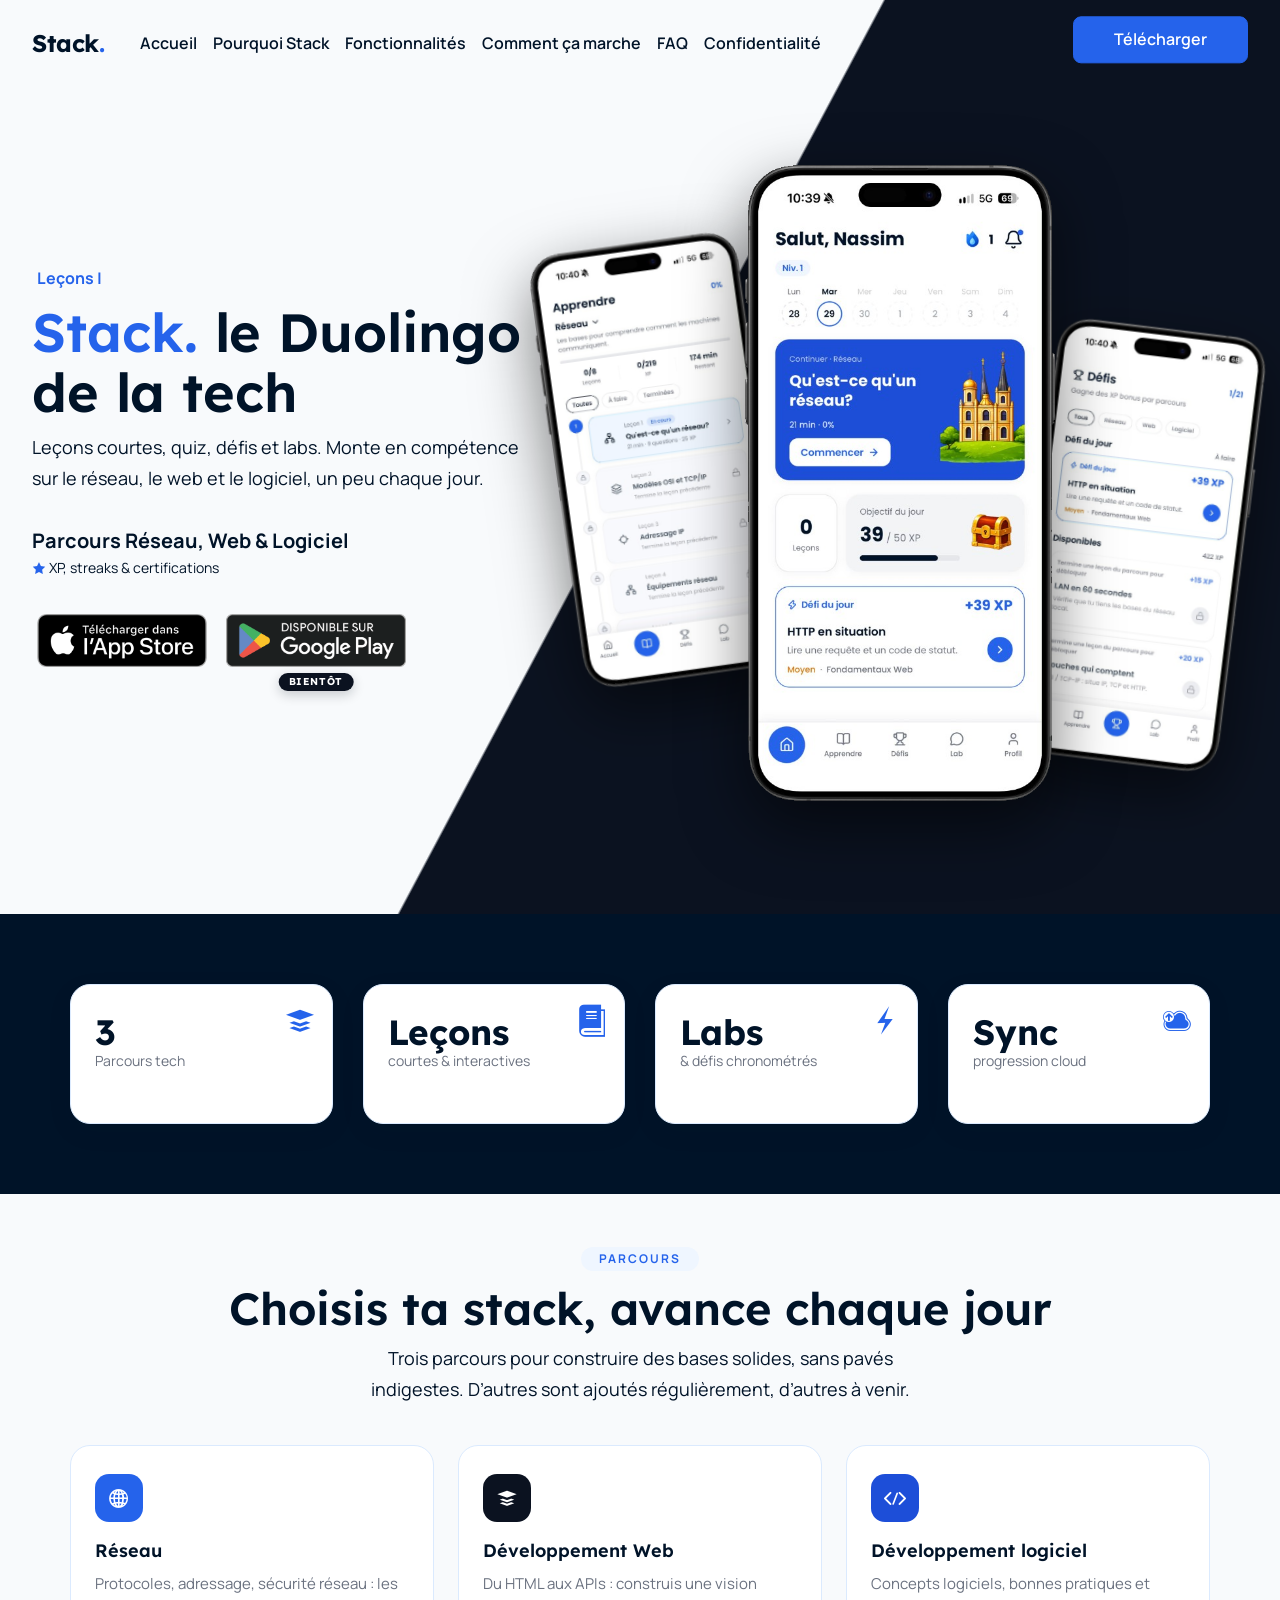
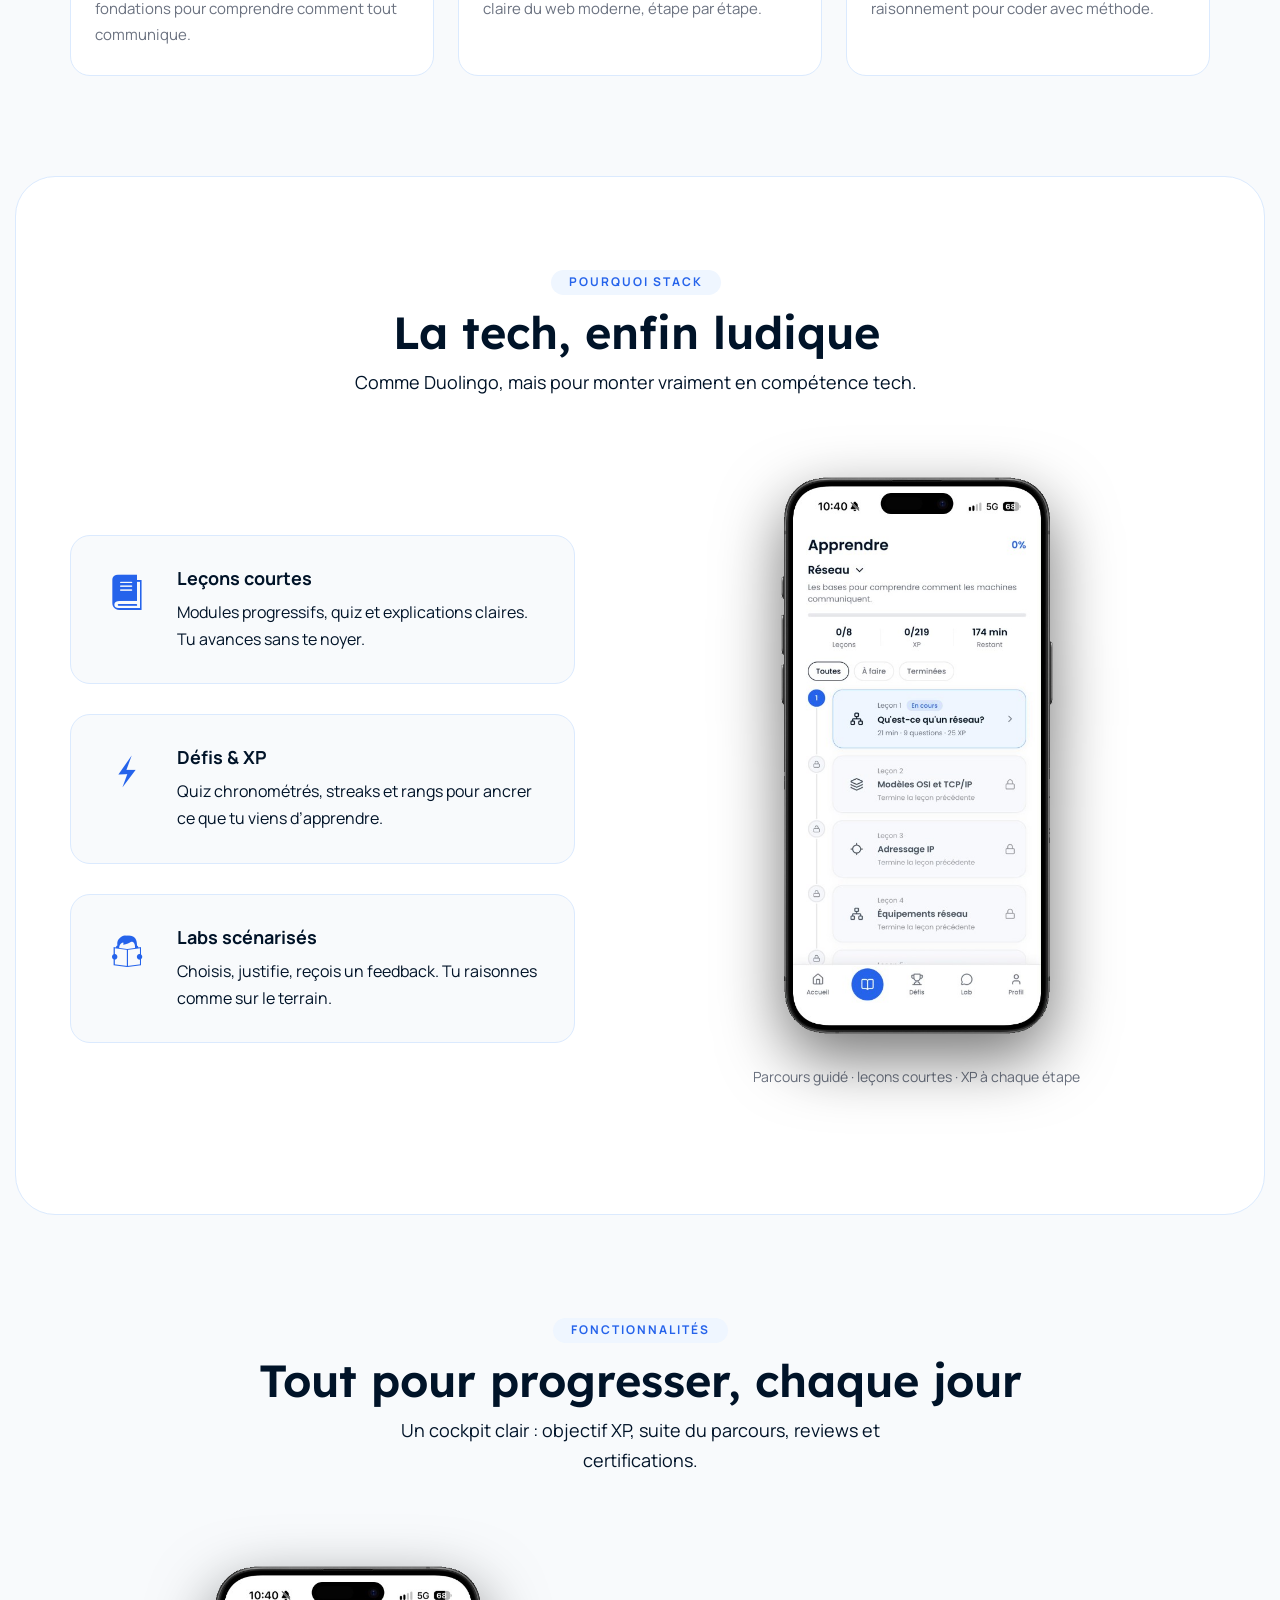
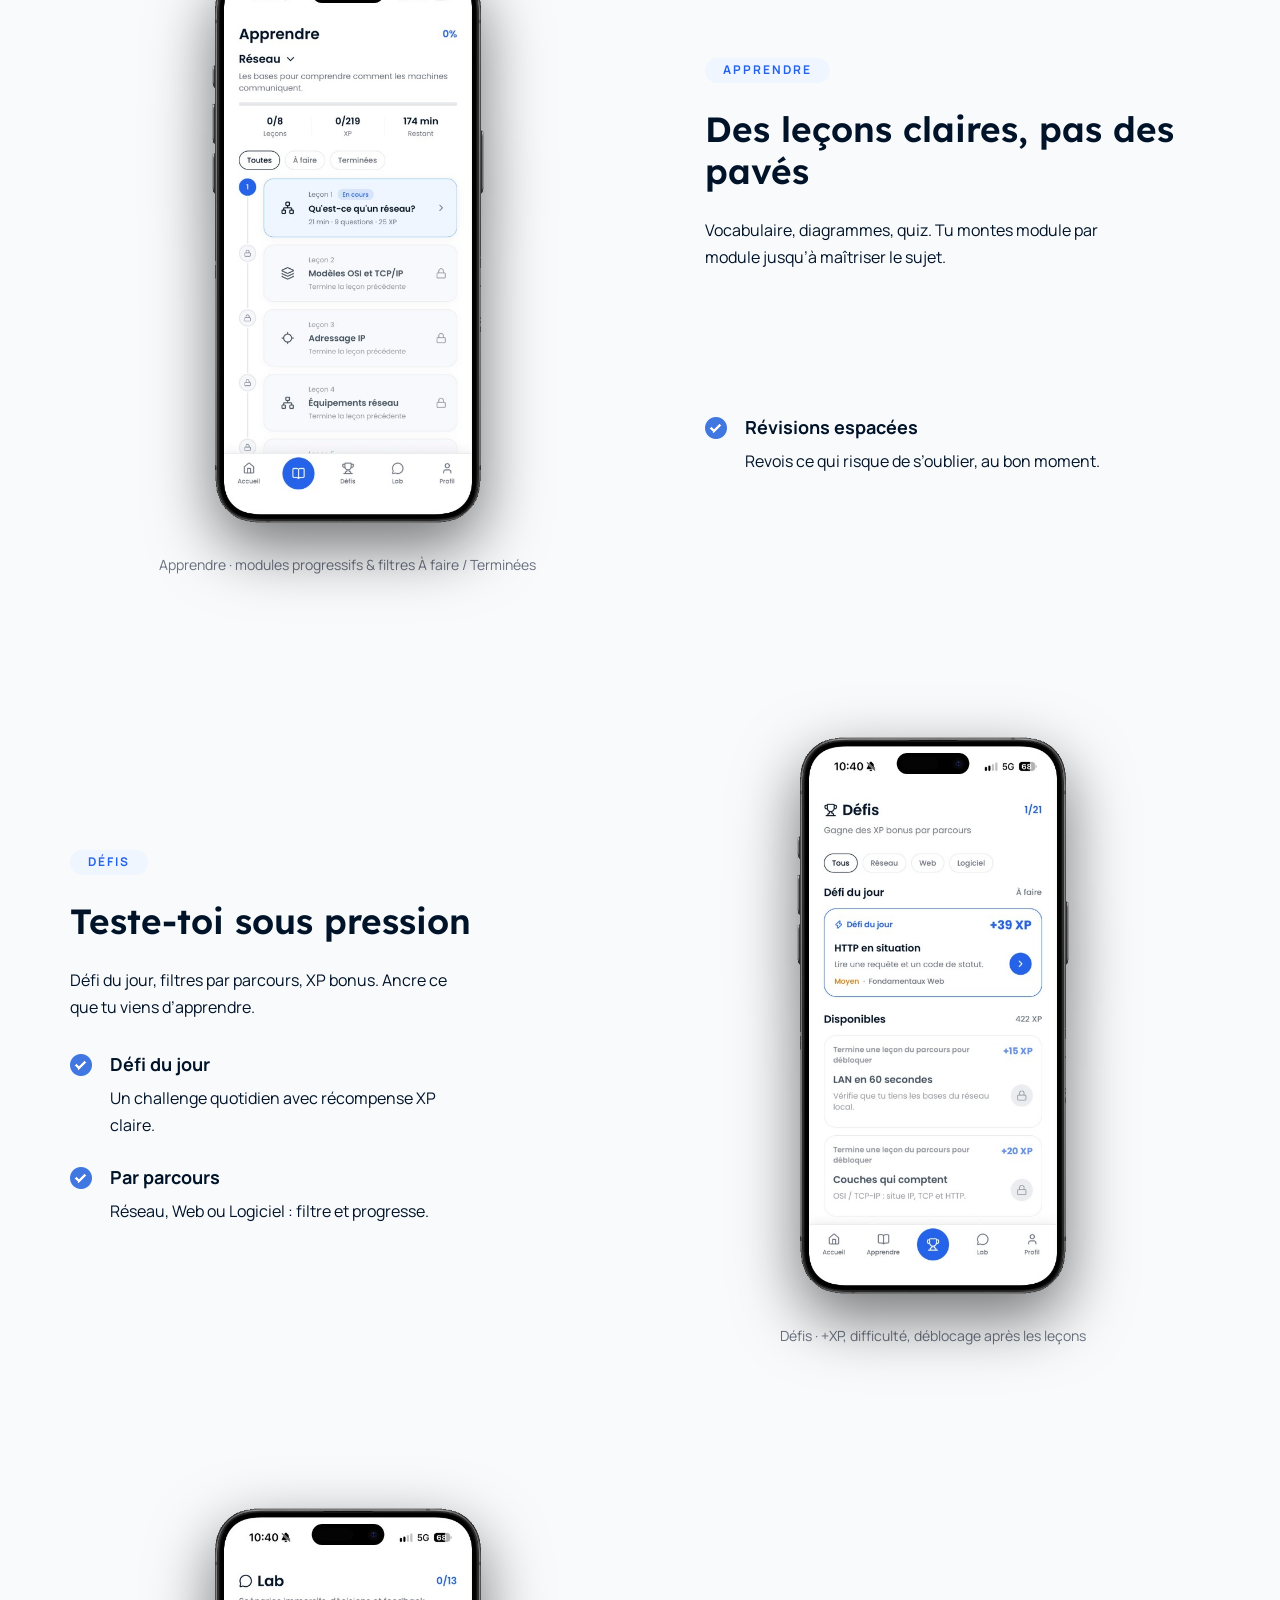
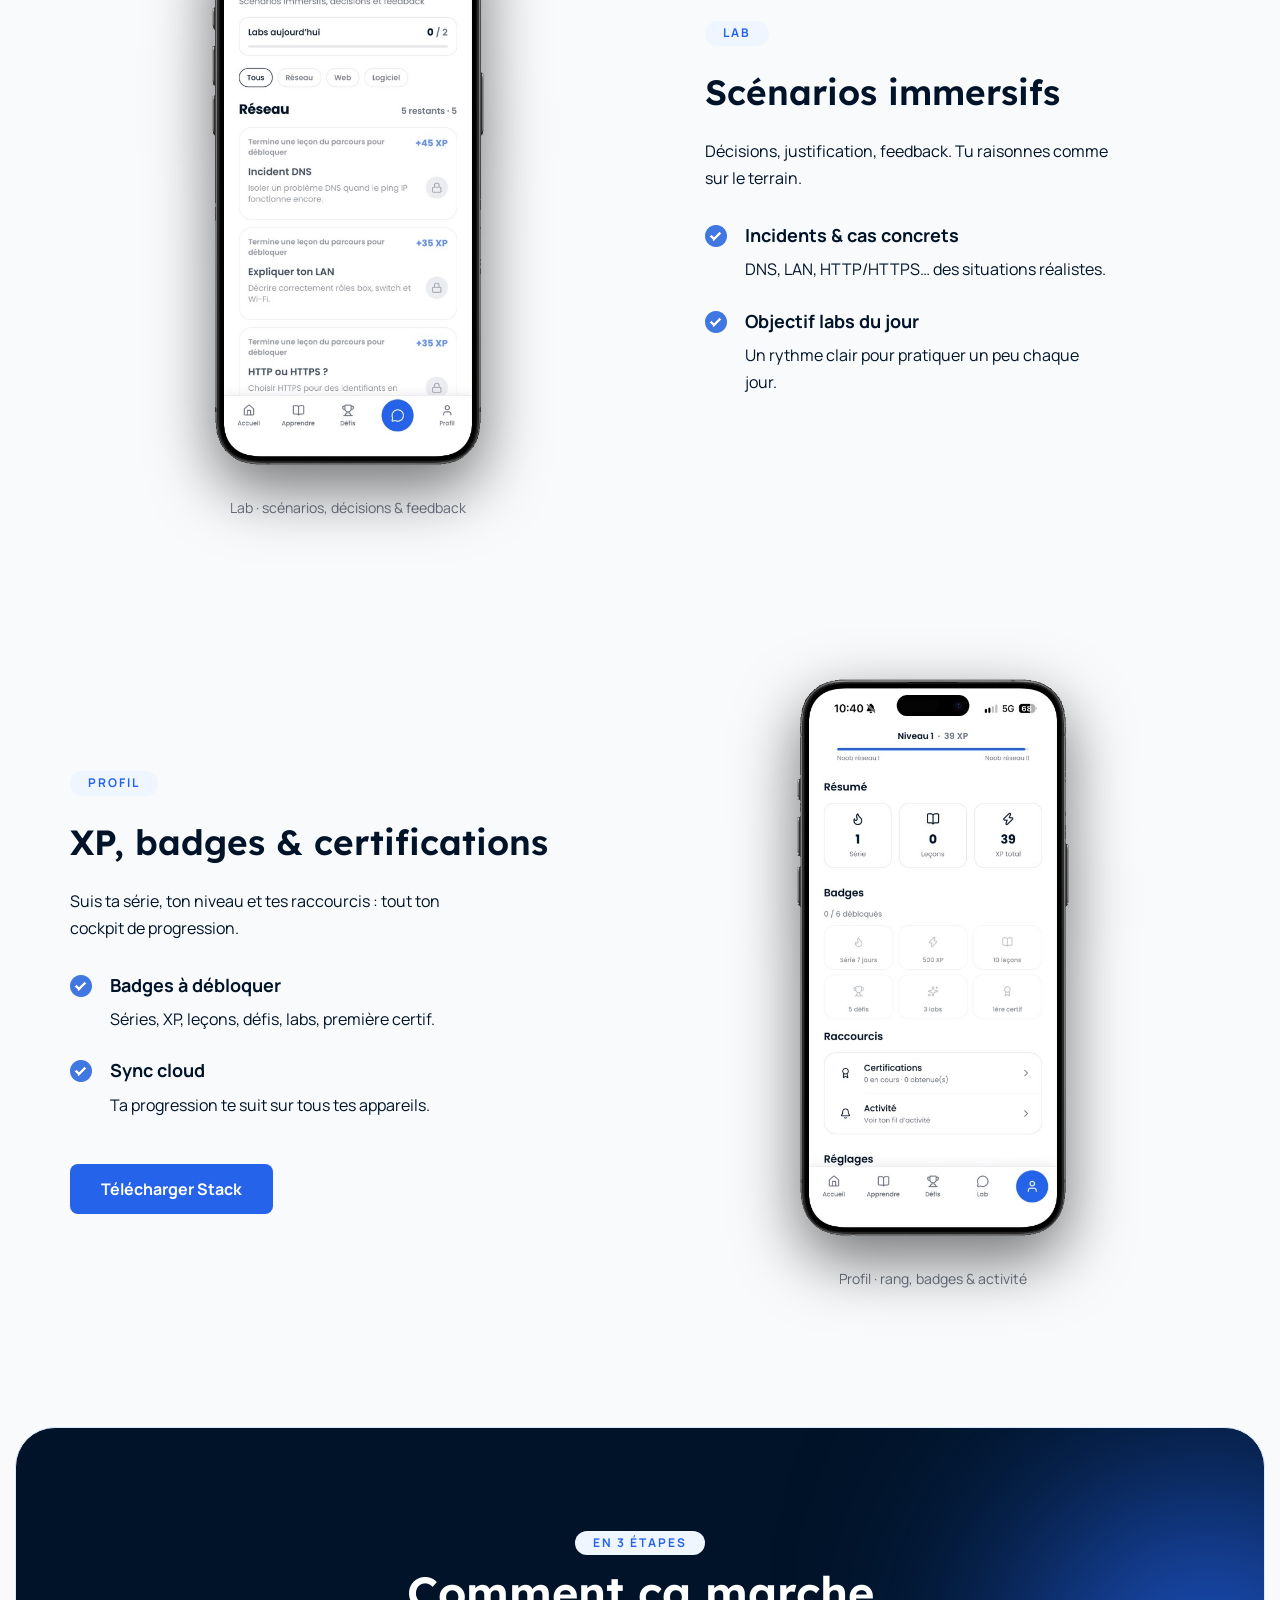
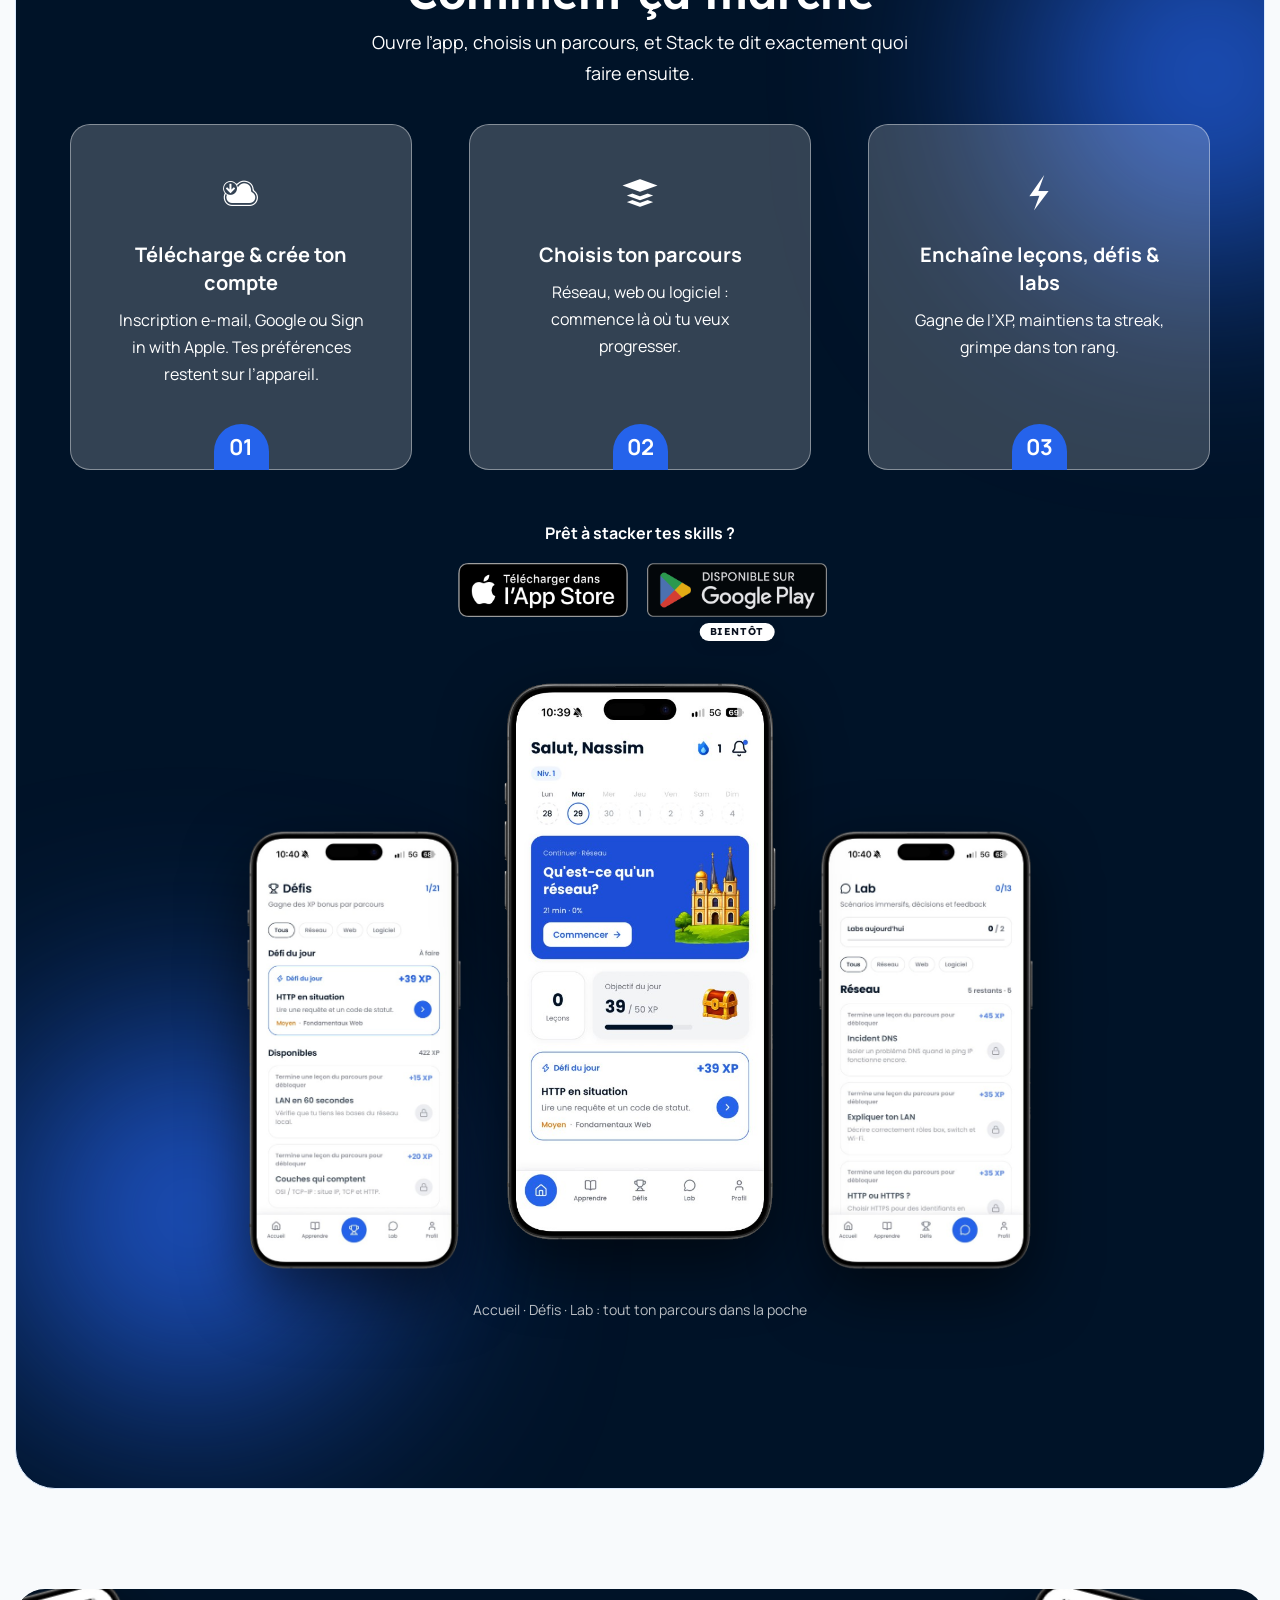
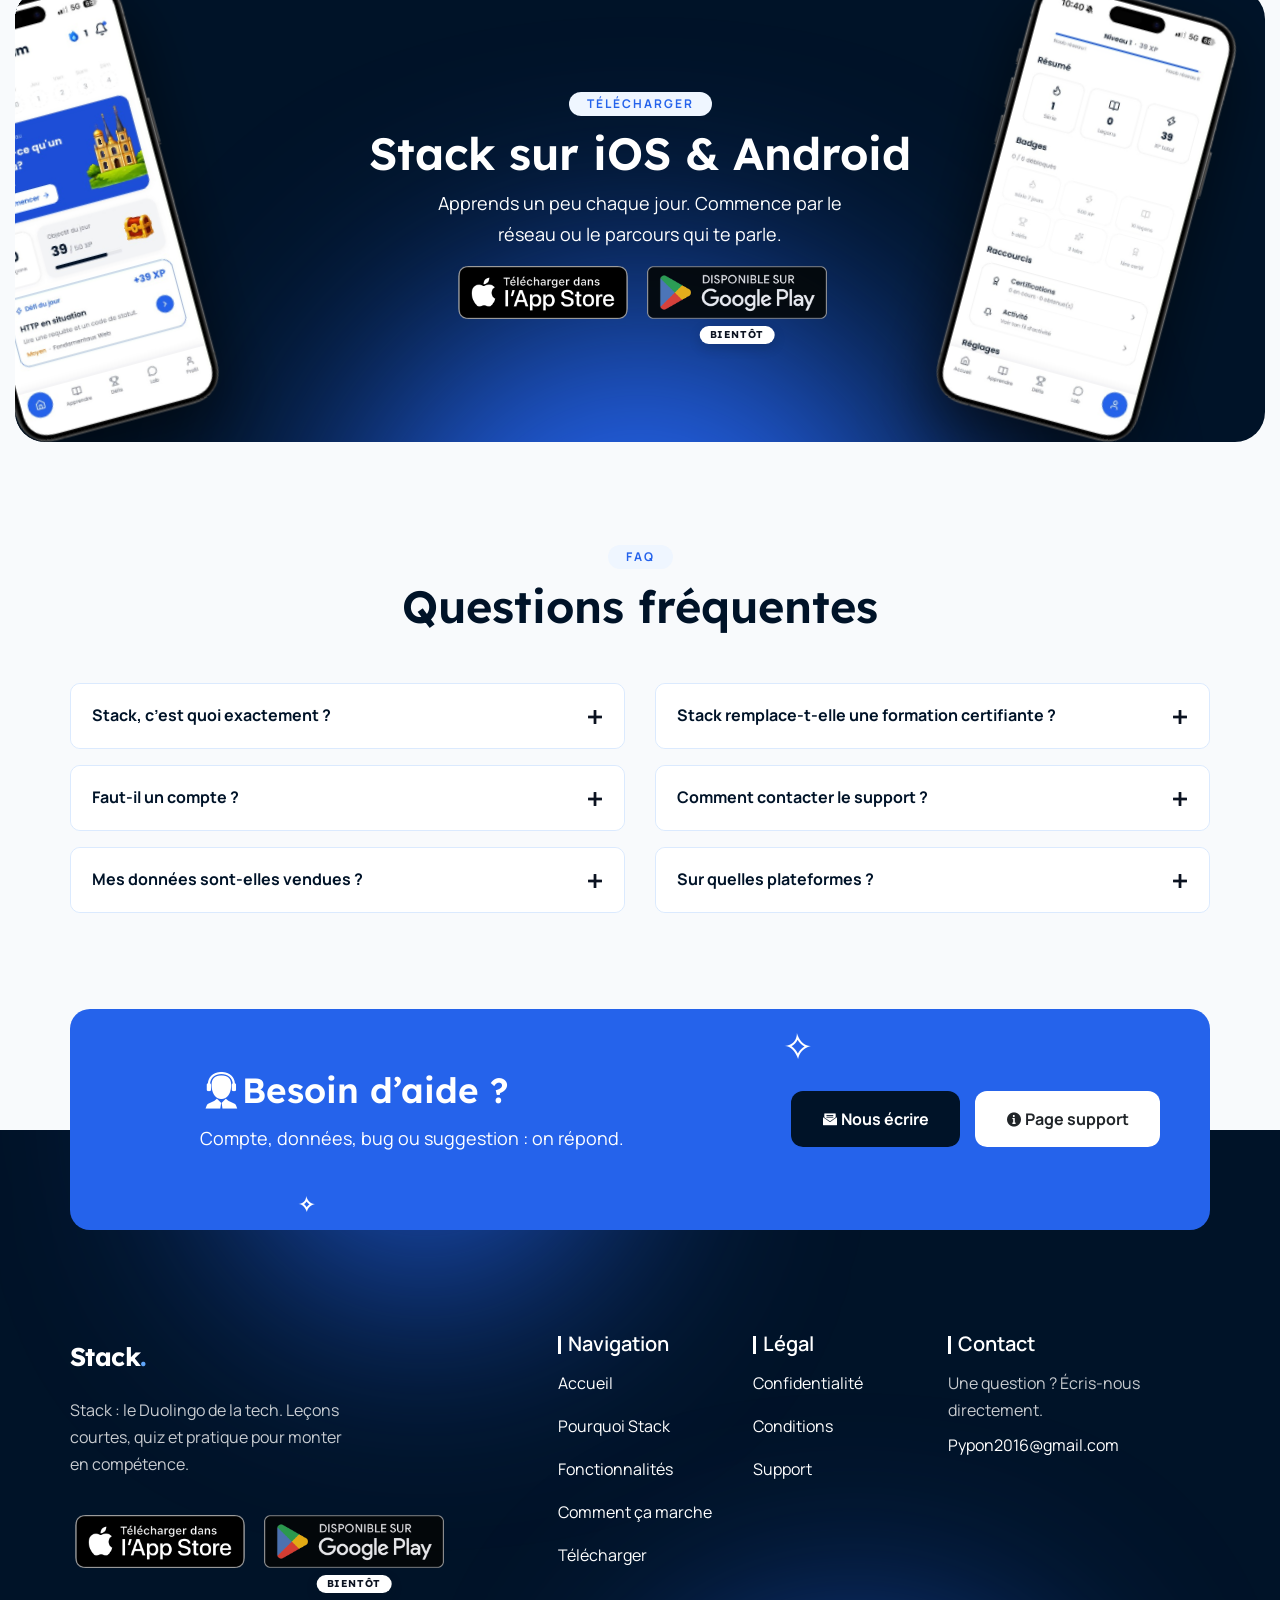
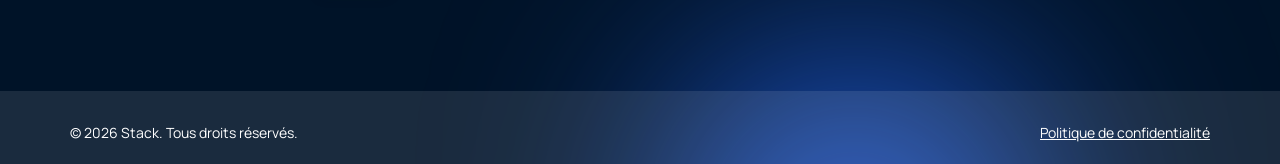
==== commit 3d5aac82: "Enhance landing page content and styling - Updated design context in .impeccable.md for clarity and " ====
--- a/index.html
+++ b/index.html
@@ -5,9 +5,9 @@
   <meta charset="UTF-8">
   <meta http-equiv="X-UA-Compatible" content="IE=edge">
   <meta name="viewport" content="width=device-width, initial-scale=1.0">
-  <meta name="description" content="Stack — le Duolingo de la tech. Apprends le réseau, le web et le logiciel avec des leçons courtes, des quiz, des défis et des labs. Télécharge l’app.">
+  <meta name="description" content="Stack : le Duolingo de la tech. Apprends le réseau, le web et le logiciel avec des leçons courtes, des quiz, des défis et des labs. Télécharge l’app.">
   <meta name="theme-color" content="#2563EB">
-  <title>Stack — Le Duolingo de la tech</title>
+  <title>Stack : Le Duolingo de la tech</title>
 
   <link rel="stylesheet" href="css/icofont.min.css">
   <link rel="stylesheet" href="css/owl.carousel.min.css">
@@ -15,7 +15,7 @@
   <link rel="stylesheet" href="css/aos.css">
   <link rel="stylesheet" href="css/style.css">
   <link rel="stylesheet" href="css/responsive.css">
-  <link rel="stylesheet" href="css/stack.css">
+  <link rel="stylesheet" href="css/stack.css?v=13">
   <link rel="shortcut icon" href="images/favicon.png" type="image/png">
   <link rel="apple-touch-icon" href="images/icon.png">
   <link rel="preconnect" href="https://fonts.googleapis.com">
@@ -31,11 +31,9 @@
   </div>
 
   <header>
-    <div class="container">
+    <div class="container container-wide">
       <nav class="navbar navbar-expand-lg">
-        <a class="navbar-brand" href="index.html">
-          <img src="images/logo-stack.png" alt="Stack">
-        </a>
+        <a class="navbar-brand" href="index.html">Stack<span class="brand_dot" aria-hidden="true">.</span></a>
         <button class="navbar-toggler" type="button" data-toggle="collapse" data-target="#navbarSupportedContent"
           aria-controls="navbarSupportedContent" aria-expanded="false" aria-label="Menu">
           <span class="navbar-toggler-icon">
@@ -81,68 +79,60 @@
       <img src="images/hero_bg.webp" alt="">
     </div>
 
-    <div class="container">
+    <div class="container container-wide">
       <div class="row align-items-center">
-        <div class="col-lg-6 col-md-12" data-aos="fade-up" data-aos-duration="1500">
+        <div class="col-lg-5 col-md-12" data-aos="fade-up" data-aos-duration="1500">
           <div class="banner_text">
             <div class="type-wrap">
               <span id="typed" style="white-space:pre;" class="typed"></span>
             </div>
-            <h1><span class="brand_mark">Stack</span> — le Duolingo de la tech</h1>
+            <h1><span class="brand_mark">Stack<span class="brand_dot" aria-hidden="true">.</span></span> le Duolingo de la tech</h1>
             <p>
-              Leçons courtes, quiz, défis et labs. Monte en compétence sur le réseau, le web et le logiciel — un peu chaque jour.
+              Leçons courtes, quiz, défis et labs. Monte en compétence sur le réseau, le web et le logiciel, un peu chaque jour.
             </p>
           </div>
 
           <div class="used_app">
-            <ul>
-              <li><img src="images/banavt1.webp" alt="image"></li>
-              <li><img src="images/banavt2.webp" alt="image"></li>
-              <li><img src="images/banavt3.webp" alt="image"></li>
-              <li>
-                <a href="#" class="popup-youtube play-button"
-                  data-url="https://www.youtube.com/embed/tgbNymZ7vqY?autoplay=1&mute=1" data-toggle="modal" data-target="#myModal" title="XJj2PbenIsU"><img src="images/play.webp" alt="img"></a>
-              </li>
-            </ul>
             <p>Parcours Réseau, Web &amp; Logiciel<br>
               <span><i class="icofont-star"></i> XP, streaks &amp; certifications</span>
             </p>
           </div>
 
-          <ul class="app_btn">
+          <ul class="app_btn store_btns">
             <li>
-              <a href="#download_sec" aria-label="Google Play">
-                <img class="blue_img" src="images/googleplay.webp" alt="Google Play">
+              <a class="store_btn store_btn--apple" href="https://apps.apple.com/fr/app/stack-la-tech-en-samusant/id6810679707" target="_blank" rel="noopener noreferrer" aria-label="Télécharger Stack sur l’App Store">
+                <img src="images/appstore-badge.png" width="180" height="54" alt="Télécharger dans l’App Store">
               </a>
             </li>
             <li>
-              <a href="#download_sec" aria-label="App Store">
-                <img class="blue_img" src="images/appstorebtn.webp" alt="App Store">
-              </a>
+              <span class="store_btn store_btn--play is-soon" aria-label="Google Play : bientôt disponible">
+                <img src="images/googleplay-badge.png" width="180" height="54" alt="Disponible sur Google Play">
+                <span class="store_soon">Bientôt</span>
+              </span>
             </li>
           </ul>
         </div>
 
-        <div class="col-lg-6 col-md-12" data-aos="fade-up" data-aos-duration="1500" data-aos-delay="150">
+        <div class="col-lg-7 col-md-12" data-aos="fade-up" data-aos-duration="1500" data-aos-delay="150">
           <div class="hero_phones">
             <div class="phone_side left">
               <div class="phone_float delay-1">
                 <div class="phone_frame phone_sm">
-                  <img src="images/screen-apprendre.jpg" alt="Écran Apprendre — parcours Réseau avec leçons progressives">
+                  <img src="images/screen-apprendre.png" alt="Écran Apprendre, parcours Réseau avec leçons progressives">
                 </div>
               </div>
             </div>
             <div class="phone_main">
               <div class="phone_float">
                 <div class="phone_frame phone_lg">
-                  <img src="images/screen-home.jpg" alt="Écran Accueil Stack — objectif du jour, leçon en cours et défi quotidien">
+                  <img src="images/screen-home.png" alt="Écran Accueil Stack : objectif du jour, leçon en cours et défi quotidien">
                 </div>
               </div>
             </div>
             <div class="phone_side right">
               <div class="phone_float delay-2">
                 <div class="phone_frame phone_sm">
-                  <img src="images/screen-defis.jpg" alt="Écran Défis — défi du jour HTTP et XP bonus">
+                  <img src="images/screen-defis.png" alt="Écran Défis, défi du jour HTTP et XP bonus">
                 </div>
               </div>
             </div>
@@ -162,7 +152,7 @@
           <div class="row">
             <div class="col-lg-3 col-md-6 col-sm-6">
               <div class="usp_box">
-                <div class="usp_icon"><img src="images/usp1.webp" alt=""></div>
+                <div class="usp_icon" aria-hidden="true"><i class="icofont-layers"></i></div>
                 <div class="usp_text">
                   <span>3</span>
                   <p>Parcours tech</p>
@@ -171,7 +161,7 @@
             </div>
             <div class="col-lg-3 col-md-6 col-sm-6">
               <div class="usp_box">
-                <div class="usp_icon"><img src="images/usp2.webp" alt=""></div>
+                <div class="usp_icon" aria-hidden="true"><i class="icofont-book-alt"></i></div>
                 <div class="usp_text">
                   <span>Leçons</span>
                   <p>courtes &amp; interactives</p>
@@ -180,7 +170,7 @@
             </div>
             <div class="col-lg-3 col-md-6 col-sm-6">
               <div class="usp_box">
-                <div class="usp_icon"><img src="images/usp3.webp" alt=""></div>
+                <div class="usp_icon" aria-hidden="true"><i class="icofont-flash"></i></div>
                 <div class="usp_text">
                   <span>Labs</span>
                   <p>&amp; défis chronométrés</p>
@@ -189,7 +179,7 @@
             </div>
             <div class="col-lg-3 col-md-6 col-sm-6">
               <div class="usp_box">
-                <div class="usp_icon"><img src="images/usp4.webp" alt=""></div>
+                <div class="usp_icon" aria-hidden="true"><i class="icofont-cloud-upload"></i></div>
                 <div class="usp_text">
                   <span>Sync</span>
                   <p>progression cloud</p>
@@ -206,24 +196,24 @@
         <div class="section_title" data-aos="fade-up" data-aos-duration="1500" data-aos-delay="100">
           <span class="title_badge">Parcours</span>
           <h2>Choisis ta stack, avance chaque jour</h2>
-          <p>Trois parcours pour construire des bases solides — sans pavés indigestes.</p>
+          <p>Trois parcours pour construire des bases solides, sans pavés indigestes. D’autres sont ajoutés régulièrement, d’autres à venir.</p>
         </div>
 
         <div class="track_grid" data-aos="fade-up" data-aos-duration="1500">
           <div class="track_card">
             <div class="track_swatch" style="background:#2563EB;"><i class="icofont-globe"></i></div>
             <h6>Réseau</h6>
-            <p>Protocoles, adressage, sécurité réseau — les fondations pour comprendre comment tout communique.</p>
+            <p>Protocoles, adressage, sécurité réseau : les fondations pour comprendre comment tout communique.</p>
           </div>
           <div class="track_card">
-            <div class="track_swatch" style="background:#F97316;"><i class="icofont-layers"></i></div>
+            <div class="track_swatch" style="background:#0B1220;"><i class="icofont-layers"></i></div>
             <h6>Développement Web</h6>
             <p>Du HTML aux APIs : construis une vision claire du web moderne, étape par étape.</p>
           </div>
           <div class="track_card">
-            <div class="track_swatch" style="background:#8B5CF6;"><i class="icofont-code-alt"></i></div>
+            <div class="track_swatch" style="background:#1D4ED8;"><i class="icofont-code-alt"></i></div>
             <h6>Développement logiciel</h6>
-            <p>Concepts logiciels, bonnes pratiques et raisonnement — pour coder avec méthode.</p>
+            <p>Concepts logiciels, bonnes pratiques et raisonnement pour coder avec méthode.</p>
           </div>
         </div>
       </div>
@@ -243,30 +233,24 @@
               <div class="col-lg-6 col-md-12">
                 <div class="why_new_left_data">
                   <div class="why_data_block" data-aos="fade-right" data-aos-duration="1500">
-                    <div class="icon">
-                      <img src="images/whyicon1.webp" alt="">
-                    </div>
+                    <div class="icon" aria-hidden="true"><i class="icofont-book-alt"></i></div>
                     <div class="text">
                       <h6>Leçons courtes</h6>
                       <p>Modules progressifs, quiz et explications claires. Tu avances sans te noyer.</p>
                     </div>
                   </div>
                   <div class="why_data_block" data-aos="fade-right" data-aos-duration="1500">
-                    <div class="icon">
-                      <img src="images/whyicon2.webp" alt="">
-                    </div>
+                    <div class="icon" aria-hidden="true"><i class="icofont-flash"></i></div>
                     <div class="text">
                       <h6>Défis &amp; XP</h6>
                       <p>Quiz chronométrés, streaks et rangs pour ancrer ce que tu viens d’apprendre.</p>
                     </div>
                   </div>
                   <div class="why_data_block" data-aos="fade-right" data-aos-duration="1500">
-                    <div class="icon">
-                      <img src="images/whyicon3.webp" alt="">
-                    </div>
+                    <div class="icon" aria-hidden="true"><i class="icofont-learn"></i></div>
                     <div class="text">
                       <h6>Labs scénarisés</h6>
-                      <p>Choisis, justifie, reçois un feedback — tu raisonnes comme sur le terrain.</p>
+                      <p>Choisis, justifie, reçois un feedback. Tu raisonnes comme sur le terrain.</p>
                     </div>
                   </div>
                 </div>
@@ -275,7 +259,7 @@
                 <div class="why_us_new_img why_phone_wrap" data-aos="fade-up" data-aos-duration="1500" data-aos-delay="100">
                   <div class="phone_float delay-1">
                     <div class="phone_frame phone_md">
-                      <img src="images/screen-apprendre.jpg" alt="Parcours Apprendre — leçon « Qu’est-ce qu’un réseau ? » en cours, suivantes verrouillées">
+                      <img src="images/screen-apprendre.png" alt="Parcours Apprendre, leçon « Qu’est-ce qu’un réseau ? » en cours, suivantes verrouillées">
                     </div>
                   </div>
                   <p class="phone_caption">Parcours guidé · leçons courtes · XP à chaque étape</p>
@@ -300,7 +284,7 @@
             <div class="service_text right_side" data-aos="fade-up" data-aos-duration="1500">
               <span class="title_badge">Apprendre</span>
               <h3>Des leçons claires, pas des pavés</h3>
-              <p>Vocabulaire, diagrammes, quiz — tu montes module par module jusqu’à maîtriser le sujet.</p>
+              <p>Vocabulaire, diagrammes, quiz. Tu montes module par module jusqu’à maîtriser le sujet.</p>
               <ul class="design_block">
                 <li data-aos="fade-up" data-aos-duration="1500">
                   <h6>Parcours guidés</h6>
@@ -308,7 +292,7 @@
                 </li>
                 <li data-aos="fade-up" data-aos-duration="1500">
                   <h6>Révisions espacées</h6>
-                  <p>Revois ce qui risque de s’oublier — au bon moment.</p>
+                  <p>Revois ce qui risque de s’oublier, au bon moment.</p>
                 </li>
               </ul>
             </div>
@@ -317,7 +301,7 @@
             <div class="inner_block feature_phone_wrap" data-aos="fade-up" data-aos-duration="1500">
               <div class="phone_float delay-2">
                 <div class="phone_frame phone_md">
-                  <img src="images/screen-apprendre.jpg" alt="Écran Apprendre Stack — timeline de leçons Réseau avec progression">
+                  <img src="images/screen-apprendre.png" alt="Écran Apprendre Stack : timeline de leçons Réseau avec progression">
                 </div>
               </div>
               <p class="phone_caption">Apprendre · modules progressifs &amp; filtres À faire / Terminées</p>
@@ -338,7 +322,7 @@
                 </li>
                 <li data-aos="fade-up" data-aos-duration="1500">
                   <h6>Par parcours</h6>
-                  <p>Réseau, Web ou Logiciel — filtre et progresse.</p>
+                  <p>Réseau, Web ou Logiciel : filtre et progresse.</p>
                 </li>
               </ul>
             </div>
@@ -347,7 +331,7 @@
             <div class="inner_block feature_phone_wrap" data-aos="fade-up" data-aos-duration="1500">
               <div class="phone_float delay-1">
                 <div class="phone_frame phone_md">
-                  <img src="images/screen-defis.jpg" alt="Écran Défis Stack — défi du jour HTTP en situation et défis verrouillés">
+                  <img src="images/screen-defis.png" alt="Écran Défis Stack : défi du jour HTTP en situation et défis verrouillés">
                 </div>
               </div>
               <p class="phone_caption">Défis · +XP, difficulté, déblocage après les leçons</p>
@@ -360,7 +344,7 @@
             <div class="service_text right_side" data-aos="fade-up" data-aos-duration="1500">
               <span class="title_badge">Lab</span>
               <h3>Scénarios immersifs</h3>
-              <p>Décisions, justification, feedback — tu raisonnes comme sur le terrain.</p>
+              <p>Décisions, justification, feedback. Tu raisonnes comme sur le terrain.</p>
               <ul class="design_block">
                 <li data-aos="fade-up" data-aos-duration="1500">
                   <h6>Incidents &amp; cas concrets</h6>
@@ -377,7 +361,7 @@
             <div class="inner_block feature_phone_wrap" data-aos="fade-up" data-aos-duration="1500">
               <div class="phone_float delay-3">
                 <div class="phone_frame phone_md">
-                  <img src="images/screen-lab.jpg" alt="Écran Lab Stack — scénarios immersifs Réseau avec XP et verrous">
+                  <img src="images/screen-lab.png" alt="Écran Lab Stack : scénarios immersifs Réseau avec XP et verrous">
                 </div>
               </div>
               <p class="phone_caption">Lab · scénarios, décisions &amp; feedback</p>
@@ -390,7 +374,7 @@
             <div class="service_text" data-aos="fade-up" data-aos-duration="1500">
               <span class="title_badge">Profil</span>
               <h3>XP, badges &amp; certifications</h3>
-              <p>Suis ta série, ton niveau et tes raccourcis — tout ton cockpit de progression.</p>
+              <p>Suis ta série, ton niveau et tes raccourcis : tout ton cockpit de progression.</p>
               <ul class="design_block">
                 <li data-aos="fade-up" data-aos-duration="1500">
                   <h6>Badges à débloquer</h6>
@@ -410,7 +394,7 @@
             <div class="inner_block feature_phone_wrap" data-aos="fade-up" data-aos-duration="1500">
               <div class="phone_float delay-2">
                 <div class="phone_frame phone_md">
-                  <img src="images/screen-profil.png" alt="Écran Profil Stack — niveau, série, badges et raccourcis certifications">
+                  <img src="images/screen-profil.png" alt="Écran Profil Stack : niveau, série, badges et raccourcis certifications">
                 </div>
               </div>
               <p class="phone_caption">Profil · rang, badges &amp; activité</p>
@@ -436,9 +420,7 @@
               <div class="col-md-12">
                 <div class="listing_inner">
                   <div class="af_block" data-aos="fade-up" data-aos-duration="1500">
-                    <div class="img">
-                      <img src="images/how1.webp" alt="">
-                    </div>
+                    <div class="img" aria-hidden="true"><i class="icofont-cloud-download"></i></div>
                     <div class="text">
                       <h5>Télécharge &amp; crée ton compte</h5>
                       <p>Inscription e-mail, Google ou Sign in with Apple. Tes préférences restent sur l’appareil.</p>
@@ -446,19 +428,15 @@
                     <div class="process_num">01</div>
                   </div>
                   <div class="af_block" data-aos="fade-up" data-aos-duration="1500">
-                    <div class="img">
-                      <img src="images/how2.webp" alt="">
-                    </div>
+                    <div class="img" aria-hidden="true"><i class="icofont-layers"></i></div>
                     <div class="text">
                       <h5>Choisis ton parcours</h5>
-                      <p>Réseau, web ou logiciel — commence là où tu veux progresser.</p>
+                      <p>Réseau, web ou logiciel : commence là où tu veux progresser.</p>
                     </div>
                     <div class="process_num">02</div>
                   </div>
                   <div class="af_block" data-aos="fade-up" data-aos-duration="1500">
-                    <div class="img">
-                      <img src="images/how3.webp" alt="">
-                    </div>
+                    <div class="img" aria-hidden="true"><i class="icofont-flash"></i></div>
                     <div class="text">
                       <h5>Enchaîne leçons, défis &amp; labs</h5>
                       <p>Gagne de l’XP, maintiens ta streak, grimpe dans ton rang.</p>
@@ -469,12 +447,17 @@
 
                 <div class="ctr_app_btn_block">
                   <p><strong>Prêt à stacker tes skills ?</strong></p>
-                  <ul class="app_btn">
+                  <ul class="app_btn store_btns">
                     <li>
-                      <a href="#download_sec"><img class="blue_img" src="images/googleplay.webp" alt="Google Play"></a>
+                      <a class="store_btn store_btn--apple" href="https://apps.apple.com/fr/app/stack-la-tech-en-samusant/id6810679707" target="_blank" rel="noopener noreferrer" aria-label="Télécharger Stack sur l’App Store">
+                        <img src="images/appstore-badge.png" width="180" height="54" alt="Télécharger dans l’App Store">
+                      </a>
                     </li>
                     <li>
-                      <a href="#download_sec"><img class="blue_img" src="images/appstorebtn.webp" alt="App Store"></a>
+                      <span class="store_btn store_btn--play is-soon" aria-label="Google Play : bientôt disponible">
+                        <img src="images/googleplay-badge.png" width="180" height="54" alt="Disponible sur Google Play">
+                        <span class="store_soon">Bientôt</span>
+                      </span>
                     </li>
                   </ul>
                 </div>
@@ -482,22 +465,22 @@
                 <div class="showcase_phones" data-aos="fade-up" data-aos-duration="1500">
                   <div class="phone_float delay-1">
                     <div class="phone_frame phone_sm">
-                      <img src="images/screen-defis.jpg" alt="Aperçu Défis Stack">
+                      <img src="images/screen-defis.png" alt="Aperçu Défis Stack">
                     </div>
                   </div>
                   <div class="phone_mid phone_float">
                     <div class="phone_frame phone_md">
-                      <img src="images/screen-home.jpg" alt="Aperçu Accueil Stack — cockpit du jour">
+                      <img src="images/screen-home.png" alt="Aperçu Accueil Stack : cockpit du jour">
                     </div>
                   </div>
                   <div class="phone_float delay-2">
                     <div class="phone_frame phone_sm">
-                      <img src="images/screen-lab.jpg" alt="Aperçu Lab Stack">
+                      <img src="images/screen-lab.png" alt="Aperçu Lab Stack">
                     </div>
                   </div>
                 </div>
                 <p class="showcase_caption" style="text-align:center;color:rgba(255,255,255,.75);margin-top:8px;">
-                  Accueil · Défis · Lab — tout ton parcours dans la poche
+                  Accueil · Défis · Lab : tout ton parcours dans la poche
                 </p>
               </div>
             </div>
@@ -515,12 +498,12 @@
             <div class="dap_image left dap_phones">
               <div class="phone_float delay-1 d-none d-lg-block">
                 <div class="phone_frame phone_sm">
-                  <img src="images/screen-home.jpg" alt="Stack Accueil — continue ta leçon et ton objectif XP">
+                  <img src="images/screen-home.png" alt="Stack Accueil, continue ta leçon et ton objectif XP">
                 </div>
               </div>
               <div class="phone_float d-lg-none">
                 <div class="phone_frame phone_sm">
-                  <img src="images/screen-home.jpg" alt="Stack Accueil — continue ta leçon et ton objectif XP">
+                  <img src="images/screen-home.png" alt="Stack Accueil, continue ta leçon et ton objectif XP">
                 </div>
               </div>
             </div>
@@ -530,18 +513,19 @@
               <div class="section_title white_text" data-aos="fade-up" data-aos-duration="1500" data-aos-delay="100">
                 <span class="title_badge">Télécharger</span>
                 <h2>Stack sur iOS &amp; Android</h2>
-                <p>Apprends un peu chaque jour. Commence par le réseau — ou le parcours qui te parle.</p>
-              </div>
-              <ul class="app_btn" data-aos="fade-up" data-aos-duration="1500">
+                <p>Apprends un peu chaque jour. Commence par le réseau ou le parcours qui te parle.</p>
+              </div>
+              <ul class="app_btn store_btns" data-aos="fade-up" data-aos-duration="1500">
                 <li>
-                  <a href="#" aria-label="Bientôt sur Google Play">
-                    <img class="blue_img" src="images/googleplay.webp" alt="Google Play">
+                  <a class="store_btn store_btn--apple" href="https://apps.apple.com/fr/app/stack-la-tech-en-samusant/id6810679707" target="_blank" rel="noopener noreferrer" aria-label="Télécharger Stack sur l’App Store">
+                    <img src="images/appstore-badge.png" width="180" height="54" alt="Télécharger dans l’App Store">
                   </a>
                 </li>
                 <li>
-                  <a href="#" aria-label="Bientôt sur l’App Store">
-                    <img class="blue_img" src="images/appstorebtn.webp" alt="App Store">
-                  </a>
+                  <span class="store_btn store_btn--play is-soon" aria-label="Google Play : bientôt disponible">
+                    <img src="images/googleplay-badge.png" width="180" height="54" alt="Disponible sur Google Play">
+                    <span class="store_soon">Bientôt</span>
+                  </span>
                 </li>
               </ul>
             </div>
@@ -550,7 +534,7 @@
             <div class="dap_image right dap_phones">
               <div class="phone_float delay-2">
                 <div class="phone_frame phone_sm">
-                  <img src="images/screen-profil.png" alt="Stack Profil — niveau, badges et certifications">
+                  <img src="images/screen-profil.png" alt="Stack Profil, niveau, badges et certifications">
                 </div>
               </div>
             </div>
@@ -572,16 +556,16 @@
                 <div class="card">
                   <div class="card-header" id="headingOne">
                     <h6 class="mb-0">
-                      <button class="btn btn-link btn-block text-left" type="button" data-toggle="collapse"
-                        data-target="#collapseOne" aria-expanded="true" aria-controls="collapseOne">
+                      <button class="btn btn-link btn-block text-left collapsed" type="button" data-toggle="collapse"
+                        data-target="#collapseOne" aria-expanded="false" aria-controls="collapseOne">
                         Stack, c’est quoi exactement ?
                         <span class="icons"><i class="icofont-plus"></i><i class="icofont-minus"></i></span>
                       </button>
                     </h6>
                   </div>
-                  <div id="collapseOne" class="collapse show" aria-labelledby="headingOne" data-parent="#accordionExample">
+                  <div id="collapseOne" class="collapse" aria-labelledby="headingOne" data-parent="#accordionExample">
                     <div class="card-body">
-                      Une app mobile d’apprentissage tech : leçons courtes, quiz, défis et labs sur le réseau, le web et le logiciel. Inspiration Duolingo, focus compétences concrètes.
+                      Une appli pour apprendre la tech en petites sessions. Leçons, quiz, défis et labs sur le réseau, le web et le logiciel. Tu progresses un peu chaque jour, avec XP et séries pour rester régulier.
                     </div>
                   </div>
                 </div>
@@ -597,7 +581,7 @@
                   </div>
                   <div id="collapseTwo" class="collapse" aria-labelledby="headingTwo" data-parent="#accordionExample">
                     <div class="card-body">
-                      Oui, pour les fonctionnalités principales (progression synchronisée). Tu peux t’inscrire avec e-mail, Google ou Sign in with Apple. Tu peux supprimer ton compte depuis Profil.
+                      Oui. Le compte sert à sauvegarder ta progression (cloud). Tu peux t’inscrire avec e-mail, Google ou Apple, et supprimer ton compte depuis l’écran Profil.
                     </div>
                   </div>
                 </div>
@@ -613,7 +597,7 @@
                   </div>
                   <div id="collapseThree" class="collapse" aria-labelledby="headingThree" data-parent="#accordionExample">
                     <div class="card-body">
-                      Non. Pas de revente à des annonceurs. Les analytics PostHog sont désactivées par défaut (opt-in). Détails dans la
+                      Non. On ne revend pas tes données à des pubs. Les stats d’usage (PostHog) sont désactivées par défaut : tu actives seulement si tu veux. Le détail est dans la
                       <a href="legal/privacy.html">politique de confidentialité</a>.
                     </div>
                   </div>
@@ -632,7 +616,7 @@
                   </div>
                   <div id="collapseFour" class="collapse" aria-labelledby="headingFour" data-parent="#accordionExample">
                     <div class="card-body">
-                      Non, sauf mention contraire. Stack te prépare et t’entraîne ; elle ne remplace pas un diplôme ou une certification officielle.
+                      Non. Stack t’aide à comprendre et à t’entraîner. Ce n’est pas un diplôme ni une certification officielle, sauf si on le précise clairement dans l’app.
                     </div>
                   </div>
                 </div>
@@ -648,8 +632,9 @@
                   </div>
                   <div id="collapseFive" class="collapse" aria-labelledby="headingFive" data-parent="#accordionExample">
                     <div class="card-body">
-                      Écris à <a href="mailto:nassim.elhaddad2004@gmail.com">nassim.elhaddad2004@gmail.com</a>
-                      ou vois la <a href="legal/support.html">page support</a>. Indique l’e-mail de ton compte Stack.
+                      Envoie un mail à
+                      <a href="mailto:Pypon2016@gmail.com">Pypon2016@gmail.com</a>
+                      ou passe par la <a href="legal/support.html">page support</a>. Ajoute l’e-mail de ton compte Stack pour qu’on te retrouve vite.
                     </div>
                   </div>
                 </div>
@@ -665,7 +650,7 @@
                   </div>
                   <div id="collapseSix" class="collapse" aria-labelledby="headingSix" data-parent="#accordionExample">
                     <div class="card-body">
-                      Application mobile iOS et Android (Expo). Les liens stores seront mis à jour dès la publication.
+                      Sur iPhone (App Store) et bientôt sur Android (Google Play). Les boutons de téléchargement de cette page pointent vers les bons liens dès qu’ils sont en ligne.
                     </div>
                   </div>
                 </div>
@@ -685,14 +670,14 @@
           </div>
           <div class="left">
             <div class="section_title" data-aos="fade-in" data-aos-duration="1500" data-aos-delay="100">
-              <img src="images/customer-icon.webp" class="customer_icon" alt="">
+              <i class="icofont-support site_icon" aria-hidden="true"></i>
               <h3>Besoin d’aide ?</h3>
-              <p>Compte, données, bug ou suggestion — on répond.</p>
+              <p>Compte, données, bug ou suggestion : on répond.</p>
             </div>
           </div>
           <div class="right">
             <div class="btn_block">
-              <a href="mailto:nassim.elhaddad2004@gmail.com" class="btn puprple_btn aos-init aos-animate call_btn">
+              <a href="mailto:Pypon2016@gmail.com" class="btn puprple_btn aos-init aos-animate call_btn">
                 <i class="icofont-envelope-open"></i> Nous écrire
               </a>
               <a href="legal/support.html" class="btn aos-init aos-animate email_btn">
@@ -712,11 +697,20 @@
           <div class="row">
             <div class="col-lg-5 col-md-6 col-12">
               <div class="abt_side">
-                <div class="logo"><img src="images/logo-stack.png" alt="Stack"></div>
-                <p>Stack — le Duolingo de la tech. Leçons courtes, quiz et pratique pour monter en compétence.</p>
-                <ul class="app_btn">
-                  <li><a href="#download_sec"><img src="images/appstorebtn.webp" alt="App Store"></a></li>
-                  <li><a href="#download_sec"><img src="images/googleplay.webp" alt="Google Play"></a></li>
+                <div class="logo"><a class="navbar-brand" href="index.html">Stack<span class="brand_dot" aria-hidden="true">.</span></a></div>
+                <p>Stack : le Duolingo de la tech. Leçons courtes, quiz et pratique pour monter en compétence.</p>
+                <ul class="app_btn store_btns">
+                  <li>
+                    <a class="store_btn store_btn--apple" href="https://apps.apple.com/fr/app/stack-la-tech-en-samusant/id6810679707" target="_blank" rel="noopener noreferrer" aria-label="Télécharger Stack sur l’App Store">
+                      <img src="images/appstore-badge.png" width="180" height="54" alt="Télécharger dans l’App Store">
+                    </a>
+                  </li>
+                  <li>
+                    <span class="store_btn store_btn--play is-soon" aria-label="Google Play : bientôt disponible">
+                      <img src="images/googleplay-badge.png" width="180" height="54" alt="Disponible sur Google Play">
+                      <span class="store_soon">Bientôt</span>
+                    </span>
+                  </li>
                 </ul>
               </div>
             </div>
@@ -746,7 +740,7 @@
               <h5>Contact</h5>
               <div class="news_letter">
                 <p>Une question ? Écris-nous directement.</p>
-                <p><a href="mailto:nassim.elhaddad2004@gmail.com">nassim.elhaddad2004@gmail.com</a></p>
+                <p><a href="mailto:Pypon2016@gmail.com">Pypon2016@gmail.com</a></p>
               </div>
             </div>
           </div>
--- a/css/style.css
+++ b/css/style.css
@@ -858,7 +858,7 @@
 }
 
 .banner_section .used_app span .icofont-star{
-    color: #fc9400;
+    color: #2563EB;
 }
 
 /* hero slider images */
@@ -1621,7 +1621,7 @@
 }
 
 .key_feature_section .feature_box .txt_blk .rating .icofont-star {
-    color: #fc9400;
+    color: #2563EB;
 }
 
 .key_feature_section .feature_box h6 {
--- a/css/stack.css
+++ b/css/stack.css
@@ -1,12 +1,266 @@
 /* Stack landing overrides */
 
+.navbar-brand {
+  font-family: "Lexend", sans-serif;
+  font-weight: 700;
+  font-size: 1.5rem;
+  color: var(--body-text) !important;
+  letter-spacing: -0.02em;
+}
+
+footer .navbar-brand,
+footer .logo .navbar-brand {
+  color: #fff !important;
+}
+
+footer .logo .brand_dot {
+  color: #60A5FA;
+}
+
+.brand_dot {
+  color: #2563EB;
+  font-weight: 700;
+}
+
 .navbar-brand img {
-  height: 42px;
+  display: none;
+}
+
+.navbar-brand .brand_text {
+  font-family: "Lexend", sans-serif;
+  font-weight: 700;
+  font-size: 1.35rem;
+  color: var(--body-text);
+  margin-left: 0;
+  vertical-align: middle;
+}
+
+/* Wider hero + header */
+header .container.container-wide,
+.banner_section .container.container-wide {
+  max-width: 1320px !important;
+  width: 100%;
+  padding-left: 32px;
+  padding-right: 32px;
+}
+
+/* Navbar transparente — liens à gauche (zone claire), CTA à droite */
+header .navbar.navbar-expand-lg {
+  position: relative;
+}
+
+header .navbar-expand-lg .navbar-nav.ml-auto {
+  margin-left: 12px !important;
+  margin-right: auto !important;
+}
+
+header .navbar-expand-lg .navbar-nav .nav-link {
+  padding-left: 8px;
+  padding-right: 8px;
+  white-space: nowrap;
+}
+
+header .navbar-expand-lg .navbar-nav .nav-item .btn_block {
+  margin-left: 0 !important;
+}
+
+header .navbar-expand-lg .navbar-nav .nav-item:last-child {
+  position: absolute;
+  right: 0;
+  top: 50%;
+  transform: translateY(-50%);
+}
+
+.banner_section {
+  padding-top: 140px;
+  padding-bottom: 100px;
+  background:
+    linear-gradient(118deg, #F8FAFC 0%, #F8FAFC 50%, #0B1220 50.15%, #0B1220 100%);
+}
+
+/* Couper le blur USP qui remonte derrière les phones */
+.usp_section .blure_shape {
+  display: none;
+}
+
+/* USP cards : blanc opaque, texte noir, icônes nettes */
+.usp_section .usp_box {
+  background-color: #fff !important;
+  border: 1px solid var(--border) !important;
+  color: var(--body-text) !important;
+  box-shadow: 0 8px 24px rgba(15, 23, 42, 0.08);
+  overflow: visible;
+  min-height: 140px;
+  padding: 28px 24px !important;
+}
+
+.usp_section .usp_box:hover {
+  border-color: var(--primery) !important;
+}
+
+.usp_section .usp_box span {
+  color: var(--body-text);
+}
+
+.usp_section .usp_box .usp_text {
+  padding-top: 8px !important;
+  padding-right: 56px;
+}
+
+.usp_section .usp_box .usp_text p {
+  color: var(--greay);
+}
+
+.usp_section .usp_box .usp_icon {
+  position: absolute !important;
+  top: 20px !important;
+  right: 16px !important;
   width: auto;
-}
-
-.banner_text h1 .brand_mark {
+  height: auto;
+  display: flex;
+  align-items: center;
+  justify-content: center;
+  pointer-events: none;
+  border-radius: 0;
+  background: transparent;
   color: var(--primery);
+  font-size: 32px;
+  line-height: 1;
+}
+
+.usp_section .usp_box .usp_icon i {
+  display: block;
+  line-height: 1;
+  opacity: 1;
+}
+
+.usp_section .usp_box .usp_icon img {
+  display: none;
+}
+
+/* Why / How : mêmes icônes icofont bleues */
+.why_new_section .why_data_block .icon {
+  width: 52px !important;
+  min-width: 52px;
+  height: 52px;
+  display: flex;
+  align-items: center;
+  justify-content: center;
+  margin-right: 24px !important;
+  color: var(--primery);
+  font-size: 36px;
+  line-height: 1;
+  flex-shrink: 0;
+}
+
+.why_new_section .why_data_block .icon img {
+  display: none;
+}
+
+.why_new_section .why_data_block .icon i {
+  display: block;
+  line-height: 1;
+}
+
+.advance_feature_section .af_block .img {
+  width: 56px !important;
+  min-width: 56px;
+  height: 56px;
+  margin: 0 auto 8px;
+  display: flex !important;
+  align-items: center;
+  justify-content: center;
+  background: transparent !important;
+  border: none !important;
+  box-shadow: none !important;
+  color: #fff;
+  font-size: 40px;
+  line-height: 1;
+  flex-shrink: 0;
+}
+
+.advance_feature_section .af_block .img img {
+  display: none;
+}
+
+.advance_feature_section .af_block .img i {
+  display: block;
+  line-height: 1;
+}
+
+.cta_section .customer_icon,
+.cta_section .section_title > i.site_icon {
+  display: inline-flex;
+  align-items: center;
+  justify-content: center;
+  width: auto;
+  height: auto;
+  margin-bottom: 12px;
+  color: #fff;
+  font-size: 42px;
+  line-height: 1;
+}
+
+.cta_section .section_title img.customer_icon {
+  display: none;
+}
+
+.banner_section .row > .col-lg-5 {
+  position: relative;
+  z-index: 2;
+}
+
+.banner_section .row > .col-lg-7 {
+  position: relative;
+  z-index: 1;
+}
+
+.hero_phones {
+  min-height: 520px;
+}
+
+.banner_section .hero_bg {
+  display: none;
+}
+
+.banner_section .banner_text {
+  padding-right: 0;
+  max-width: none;
+}
+
+.banner_section .banner_text h1 {
+  font-size: clamp(2.4rem, 4.2vw, 3.6rem);
+  line-height: 1.12;
+}
+
+.banner_section .banner_text h1 .brand_mark {
+  color: var(--primery);
+}
+
+.banner_section .used_app {
+  margin-left: 0;
+}
+
+.banner_section .used_app p {
+  padding-left: 0;
+}
+
+.phone_lg {
+  width: min(360px, 78vw);
+}
+
+.phone_md {
+  width: min(300px, 62vw);
+}
+
+.phone_sm {
+  width: min(240px, 46vw);
+}
+
+@media (max-width: 991px) {
+  .banner_section {
+    background: #F8FAFC;
+  }
 }
 
 /* ---- Phone mockups + float ---- */
@@ -14,39 +268,28 @@
 .phone_frame {
   position: relative;
   display: inline-block;
-  border-radius: 28px;
-  padding: 10px;
-  background: linear-gradient(160deg, #1e293b 0%, #0B1220 100%);
-  box-shadow:
-    0 28px 56px rgba(11, 18, 32, 0.28),
-    0 8px 20px rgba(37, 99, 235, 0.12);
-}
-
-.phone_frame::before {
-  content: "";
-  position: absolute;
-  top: 14px;
-  left: 50%;
-  transform: translateX(-50%);
-  width: 64px;
-  height: 8px;
-  border-radius: 999px;
-  background: #334155;
-  z-index: 2;
+  background: transparent;
+  padding: 0;
+  border-radius: 0;
+  box-shadow: none;
+  line-height: 0;
 }
 
 .phone_frame img {
   display: block;
   width: 100%;
   height: auto;
-  border-radius: 20px;
-  background: #fff;
+  border-radius: 0;
+  background: transparent !important;
+  opacity: 1 !important;
+  filter: drop-shadow(0 24px 32px rgba(0, 0, 0, 0.55));
 }
 
 .phone_float {
   display: inline-block;
   will-change: transform;
   animation: stack-float 5.5s ease-in-out infinite;
+  opacity: 1 !important;
 }
 
 .phone_float.delay-1 {
@@ -83,7 +326,7 @@
 
 .hero_phones {
   position: relative;
-  min-height: 480px;
+  min-height: 520px;
   display: flex;
   align-items: center;
   justify-content: center;
@@ -98,7 +341,7 @@
 .hero_phones .phone_side {
   position: absolute;
   z-index: 1;
-  opacity: 0.92;
+  opacity: 1;
 }
 
 .hero_phones .phone_side.left {
@@ -111,11 +354,6 @@
   right: 0;
   bottom: 6%;
   transform: rotate(7deg);
-}
-
-.hero_phones .phone_side.left .phone_float,
-.hero_phones .phone_side.right .phone_float {
-  /* keep float on top of static rotate via nested transform */
 }
 
 .feature_phone_wrap,
@@ -151,15 +389,6 @@
   align-items: center;
   justify-content: center;
   gap: 16px;
-}
-
-.dap_phones .phone_frame {
-  padding: 8px;
-  border-radius: 24px;
-}
-
-.dap_phones .phone_frame img {
-  border-radius: 16px;
 }
 
 .track_grid {
@@ -316,6 +545,172 @@
   display: none;
 }
 
+/* Store badges — identical fixed box, larger than template */
+
+.store_btns,
+.banner_section .app_btn.store_btns,
+.ctr_app_btn_block .app_btn.store_btns,
+.download_app_new .app_btn.store_btns,
+footer .app_btn.store_btns {
+  display: flex !important;
+  flex-wrap: wrap;
+  align-items: flex-start !important;
+  gap: 14px;
+  list-style: none;
+  padding: 0;
+  margin: 0;
+}
+
+.store_btns > li,
+.banner_section .app_btn.store_btns > li,
+.ctr_app_btn_block .app_btn.store_btns > li,
+.download_app_new .app_btn.store_btns > li,
+footer .app_btn.store_btns > li {
+  margin: 0 !important;
+  margin-left: 0 !important;
+  list-style: none;
+  display: flex;
+  align-items: flex-start;
+}
+
+.store_btn,
+.banner_section .app_btn.store_btns .store_btn,
+.banner_section .app_btn.store_btns li a.store_btn,
+.ctr_app_btn_block .app_btn.store_btns .store_btn,
+.ctr_app_btn_block .app_btn.store_btns li a.store_btn,
+.download_app_new .app_btn.store_btns .store_btn,
+.download_app_new .app_btn.store_btns li a.store_btn,
+footer .app_btn.store_btns .store_btn,
+footer .app_btn.store_btns li a.store_btn {
+  position: relative;
+  display: inline-flex !important;
+  align-items: center;
+  justify-content: center;
+  width: 180px !important;
+  height: 54px !important;
+  text-decoration: none !important;
+  line-height: 0;
+  background: transparent !important;
+  padding: 0 !important;
+  border: none !important;
+  border-radius: 0 !important;
+  box-sizing: border-box;
+}
+
+.store_btn img,
+.banner_section .app_btn.store_btns .store_btn img,
+.banner_section .app_btn.store_btns li a.store_btn img,
+.banner_section .app_btn.store_btns li a img,
+.ctr_app_btn_block .app_btn.store_btns .store_btn img,
+.ctr_app_btn_block .app_btn.store_btns li a.store_btn img,
+.ctr_app_btn_block .app_btn.store_btns li a img,
+.download_app_new .app_btn.store_btns .store_btn img,
+.download_app_new .app_btn.store_btns li a.store_btn img,
+.download_app_new .app_btn.store_btns li a img,
+footer .app_btn.store_btns .store_btn img,
+footer .app_btn.store_btns li a.store_btn img,
+footer .app_btn.store_btns li a img {
+  display: block !important;
+  width: 180px !important;
+  height: 54px !important;
+  max-width: 180px !important;
+  max-height: 54px !important;
+  object-fit: contain !important;
+  object-position: center !important;
+  filter: none !important;
+  -webkit-filter: none !important;
+  transition: transform 0.25s ease, opacity 0.25s ease;
+}
+
+.banner_section .used_app span .icofont-star,
+.key_feature_section .feature_box .txt_blk .rating .icofont-star,
+.text_block .mark_star {
+  color: #2563EB !important;
+}
+
+a.store_btn:hover {
+  background: transparent !important;
+}
+
+a.store_btn:hover img {
+  transform: translateY(-2px);
+  opacity: 0.95;
+  filter: none !important;
+  -webkit-filter: none !important;
+}
+
+.store_btn.is-soon {
+  cursor: default;
+  pointer-events: none;
+  user-select: none;
+}
+
+.store_btn.is-soon img {
+  opacity: 0.9;
+}
+
+.store_soon {
+  position: absolute;
+  left: 50%;
+  top: calc(100% + 6px);
+  transform: translateX(-50%);
+  display: inline-flex;
+  align-items: center;
+  justify-content: center;
+  padding: 3px 10px;
+  border-radius: 999px;
+  background: #0B1220;
+  color: #fff !important;
+  font-family: "Lexend", sans-serif;
+  font-size: 10px;
+  font-weight: 700;
+  letter-spacing: 0.08em;
+  text-transform: uppercase;
+  line-height: 1.2;
+  white-space: nowrap;
+  box-shadow: 0 4px 12px rgba(11, 18, 32, 0.2);
+  z-index: 2;
+}
+
+.banner_section .store_soon,
+.ctr_app_btn_block .store_soon {
+  color: #fff !important;
+  background: #0B1220;
+}
+
+.download_app_new .store_soon,
+footer .store_soon,
+.advance_feature_section .store_soon {
+  background: #fff;
+  color: #0B1220 !important;
+}
+
+.store_btns > li:has(.is-soon),
+.banner_section .app_btn.store_btns > li:has(.is-soon),
+.ctr_app_btn_block .app_btn.store_btns > li:has(.is-soon),
+.download_app_new .app_btn.store_btns > li:has(.is-soon),
+footer .app_btn.store_btns > li:has(.is-soon) {
+  margin-bottom: 22px !important;
+  align-self: center;
+}
+
+.banner_section .app_btn.store_btns li a,
+.ctr_app_btn_block .app_btn.store_btns li a,
+.download_app_new .app_btn.store_btns li a,
+footer .app_btn.store_btns li a {
+  background: transparent !important;
+  padding: 0 !important;
+  border-radius: 0 !important;
+  border: none !important;
+}
+
+.banner_section .app_btn.store_btns li a:hover,
+.ctr_app_btn_block .app_btn.store_btns li a:hover,
+.download_app_new .app_btn.store_btns li a:hover,
+footer .app_btn.store_btns li a:hover {
+  background: transparent !important;
+}
+
 @media (max-width: 991px) {
   .track_grid {
     grid-template-columns: 1fr;
@@ -335,8 +730,133 @@
   }
 }
 
+@media (max-width: 575px) {
+  .store_btn,
+  .banner_section .app_btn.store_btns .store_btn,
+  .banner_section .app_btn.store_btns li a.store_btn {
+    width: 156px !important;
+    height: 48px !important;
+  }
+
+  .store_btn img,
+  .banner_section .app_btn.store_btns .store_btn img,
+  .banner_section .app_btn.store_btns li a.store_btn img,
+  .banner_section .app_btn.store_btns li a img,
+  .ctr_app_btn_block .app_btn.store_btns .store_btn img,
+  .download_app_new .app_btn.store_btns .store_btn img,
+  footer .app_btn.store_btns .store_btn img {
+    width: 156px !important;
+    height: 48px !important;
+    max-width: 156px !important;
+    max-height: 48px !important;
+  }
+}
+
 @media (prefers-reduced-motion: reduce) {
   .phone_float {
     animation: none !important;
   }
 }
+
+/* FAQ : colonnes alignées, cartes régulières */
+.faq_section .faq_blocks .row {
+  align-items: flex-start;
+}
+
+.faq_section .faq_blocks .col-md-6 {
+  display: flex;
+  flex-direction: column;
+}
+
+.faq_section .faq_blocks .col-md-6 > .card {
+  width: 100%;
+  margin-bottom: 16px;
+}
+
+.faq_section .card .card-header {
+  min-height: 64px;
+  display: flex;
+  align-items: center;
+}
+
+.faq_section .card .card-header h6 {
+  width: 100%;
+  margin: 0;
+}
+
+.faq_section .card .card-header button {
+  display: flex;
+  align-items: center;
+  justify-content: space-between;
+  gap: 12px;
+  color: var(--body-text) !important;
+  font-size: 16px;
+  line-height: 1.35;
+  padding-right: 8px;
+}
+
+.faq_section .card .card-header button .icons {
+  flex-shrink: 0;
+}
+
+.faq_section .card .card-body {
+  color: var(--greay);
+  font-size: 15px;
+  line-height: 1.55;
+  padding: 4px 20px 20px;
+}
+
+.faq_section .card .card-body a {
+  color: var(--primery);
+  text-decoration: underline;
+}
+
+/* Footer : logo lisible + colonnes propres */
+footer .top_footer > .container > .row {
+  align-items: flex-start;
+}
+
+footer .abt_side .logo {
+  margin-bottom: 14px;
+}
+
+footer .abt_side .navbar-brand {
+  font-size: 1.6rem;
+}
+
+footer .abt_side p {
+  color: rgba(255, 255, 255, 0.78);
+  max-width: 360px;
+}
+
+footer .links,
+footer .col-lg-3 {
+  padding-top: 6px;
+}
+
+footer h5 {
+  margin-bottom: 18px;
+}
+
+footer .links ul {
+  margin: 0;
+  padding: 0;
+}
+
+footer .links ul li {
+  margin-bottom: 10px;
+}
+
+footer .news_letter p {
+  margin-bottom: 8px;
+  color: rgba(255, 255, 255, 0.78);
+}
+
+footer .news_letter a {
+  color: #fff;
+  word-break: break-word;
+}
+
+footer .news_letter a:hover {
+  color: #93C5FD;
+}
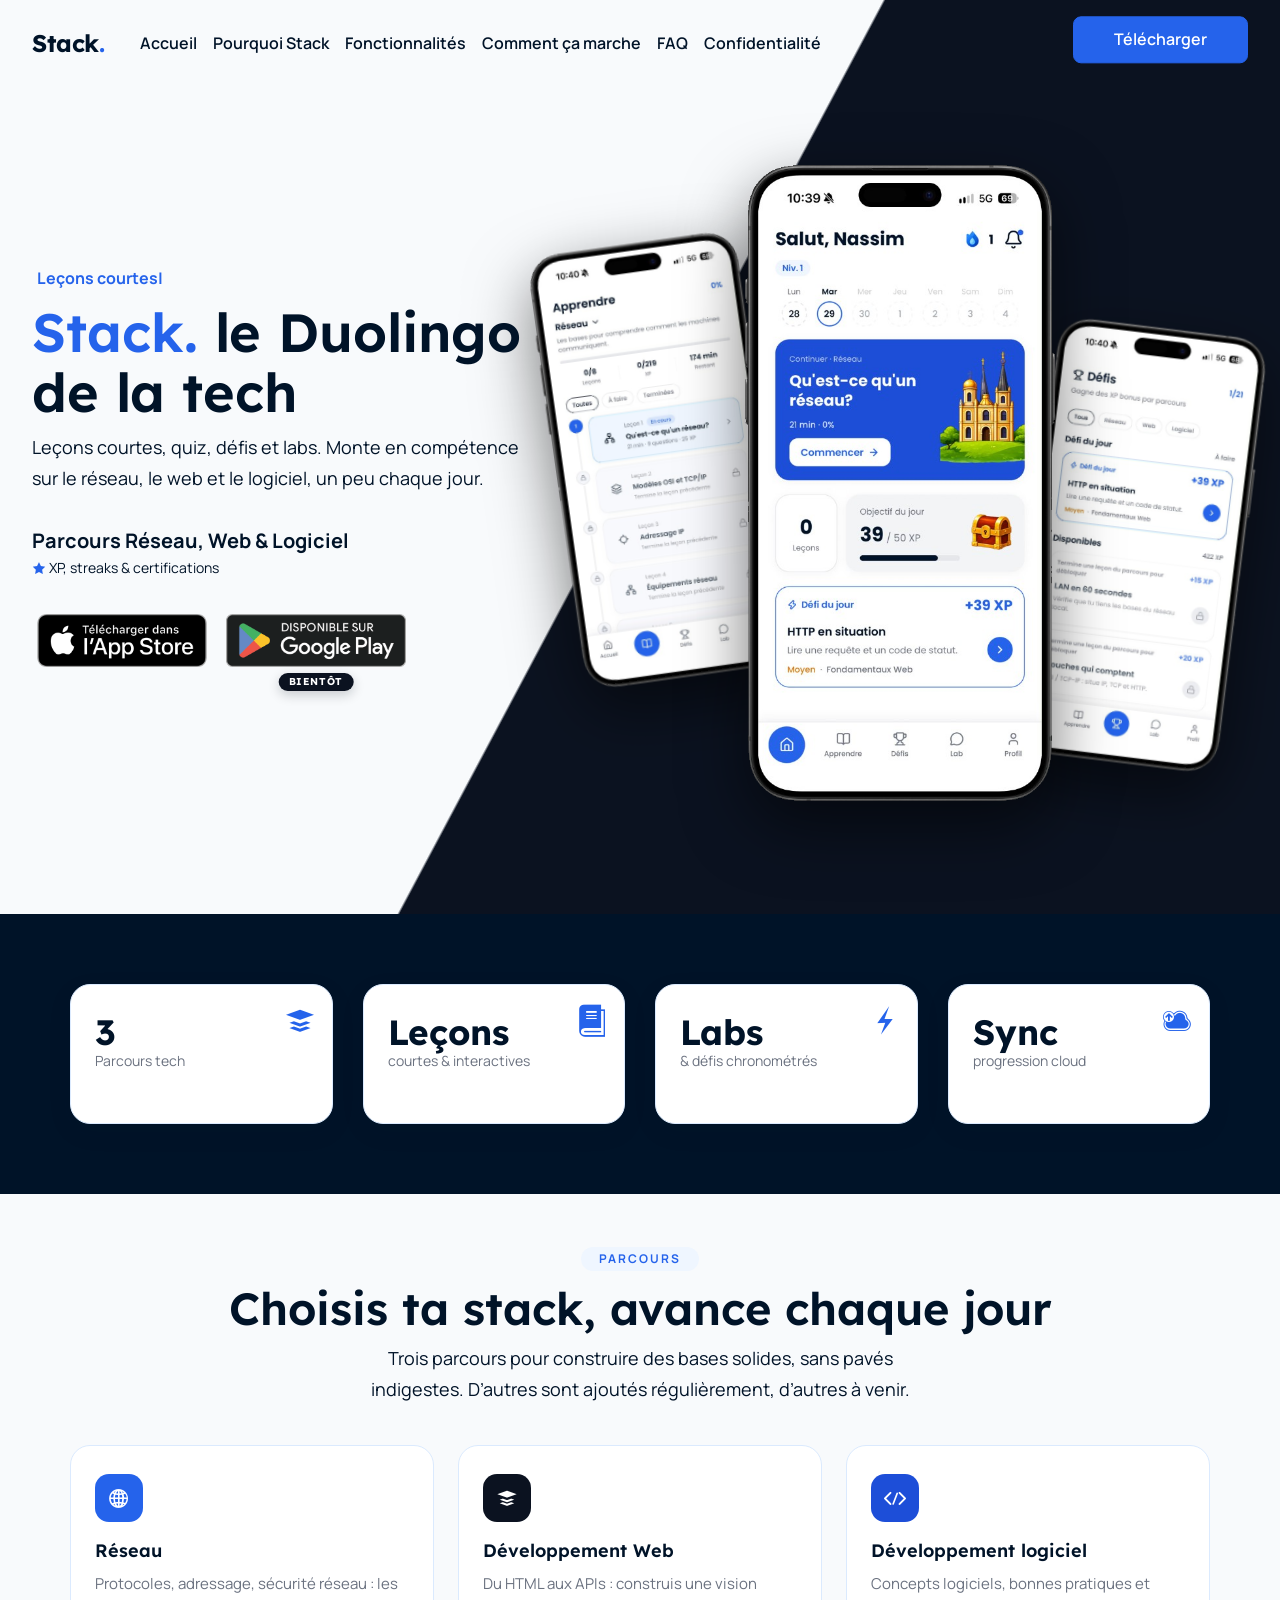
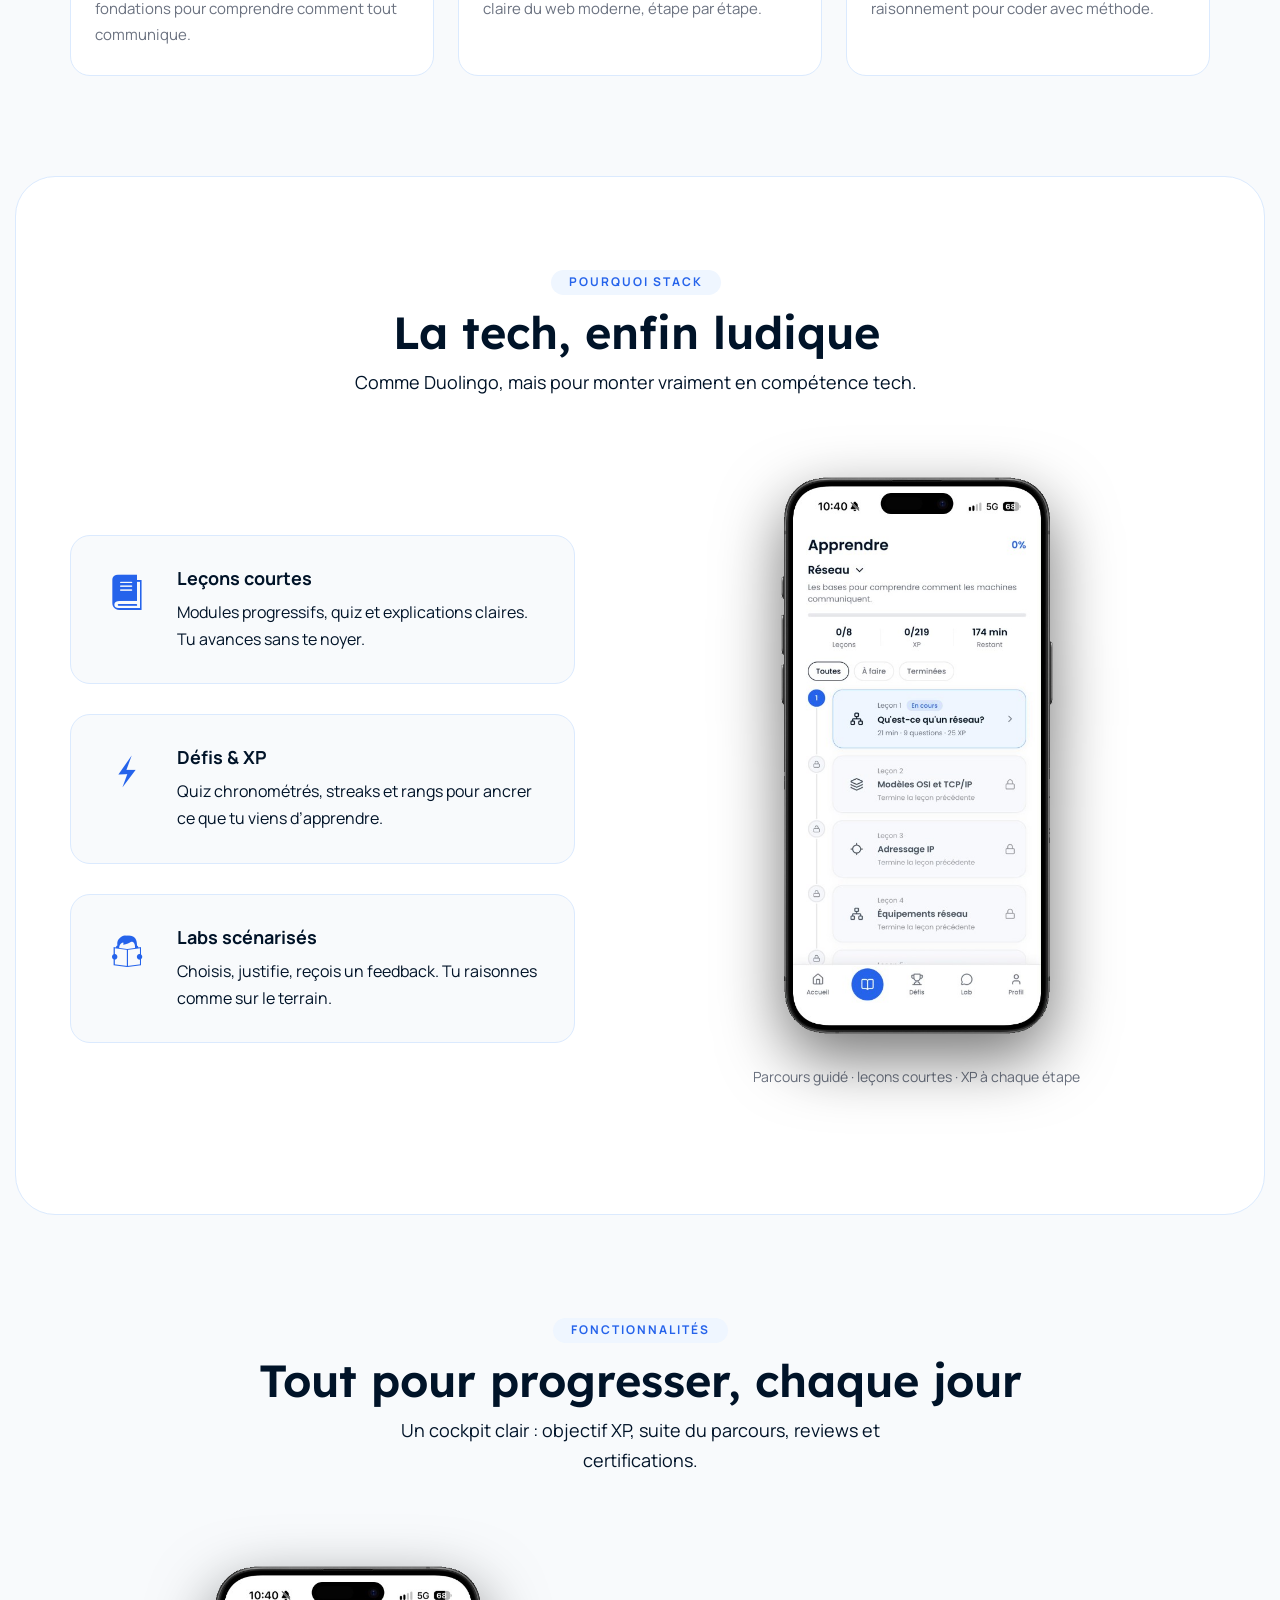
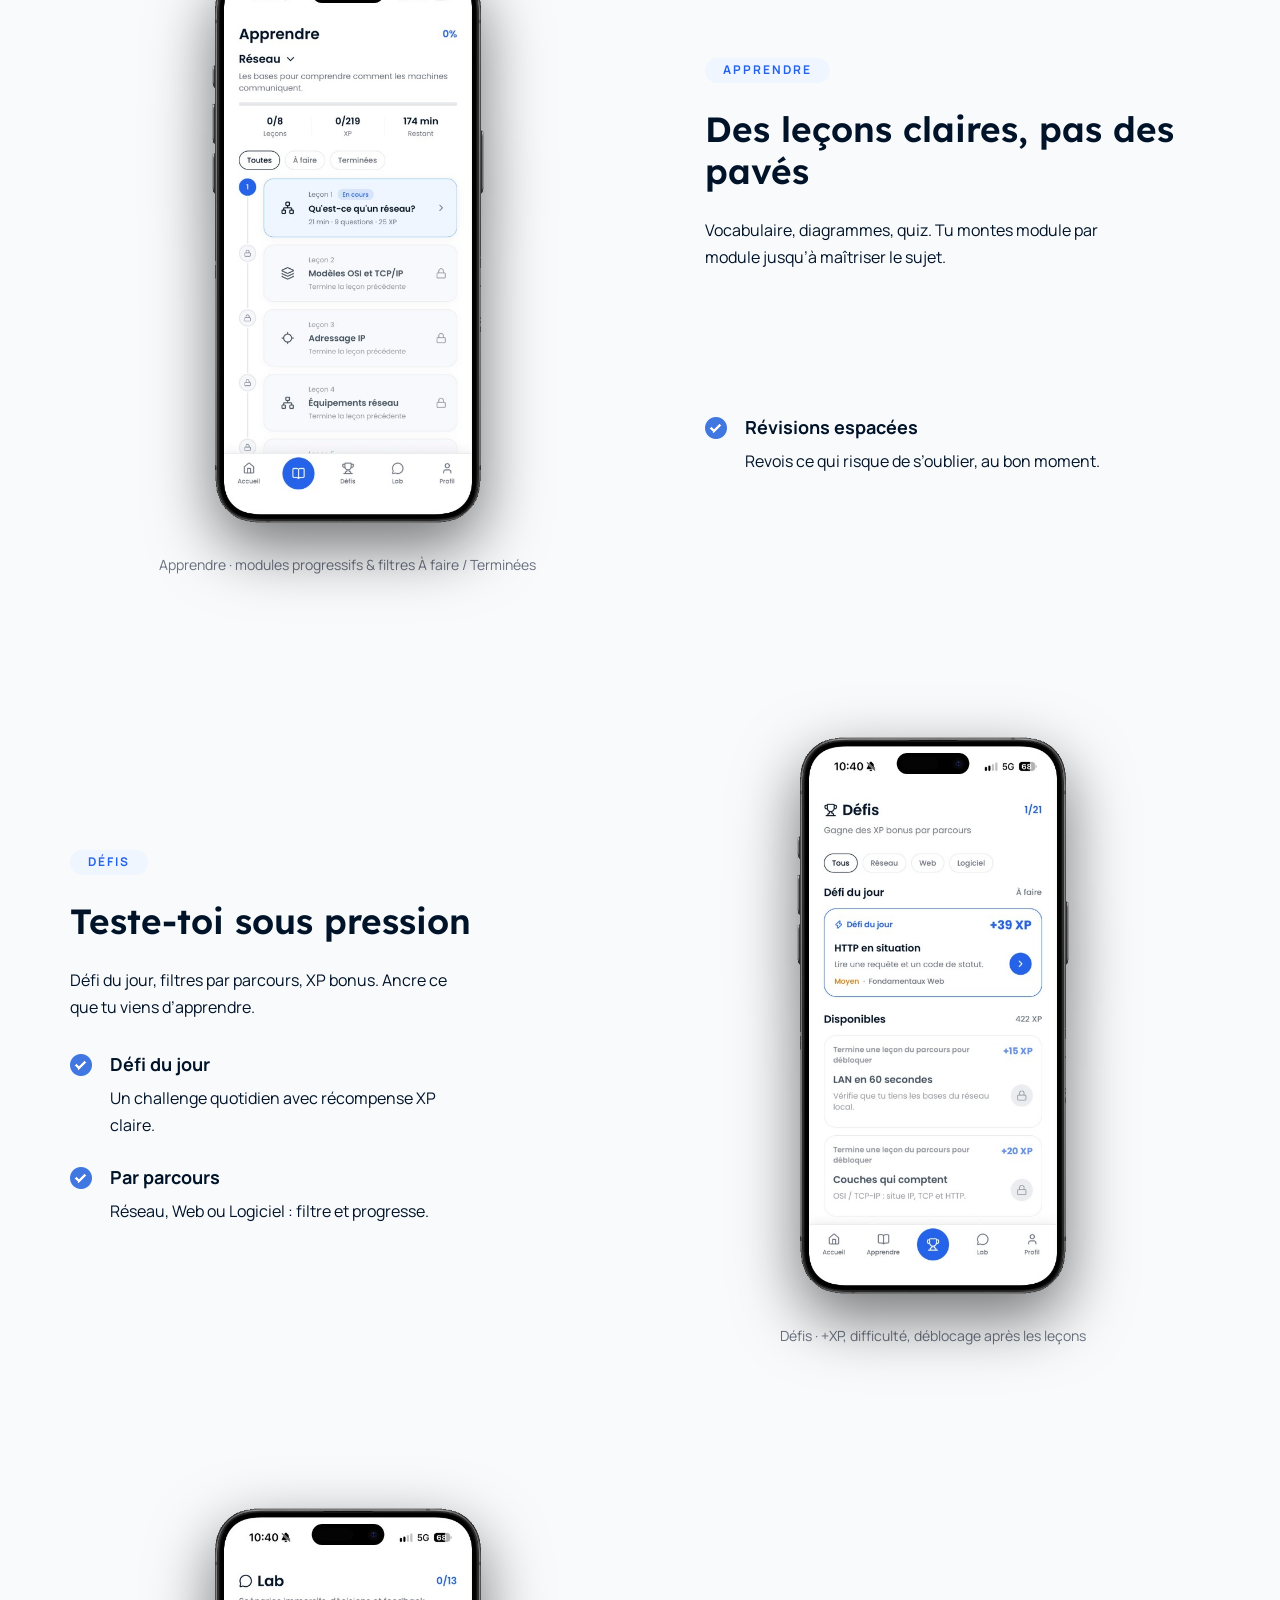
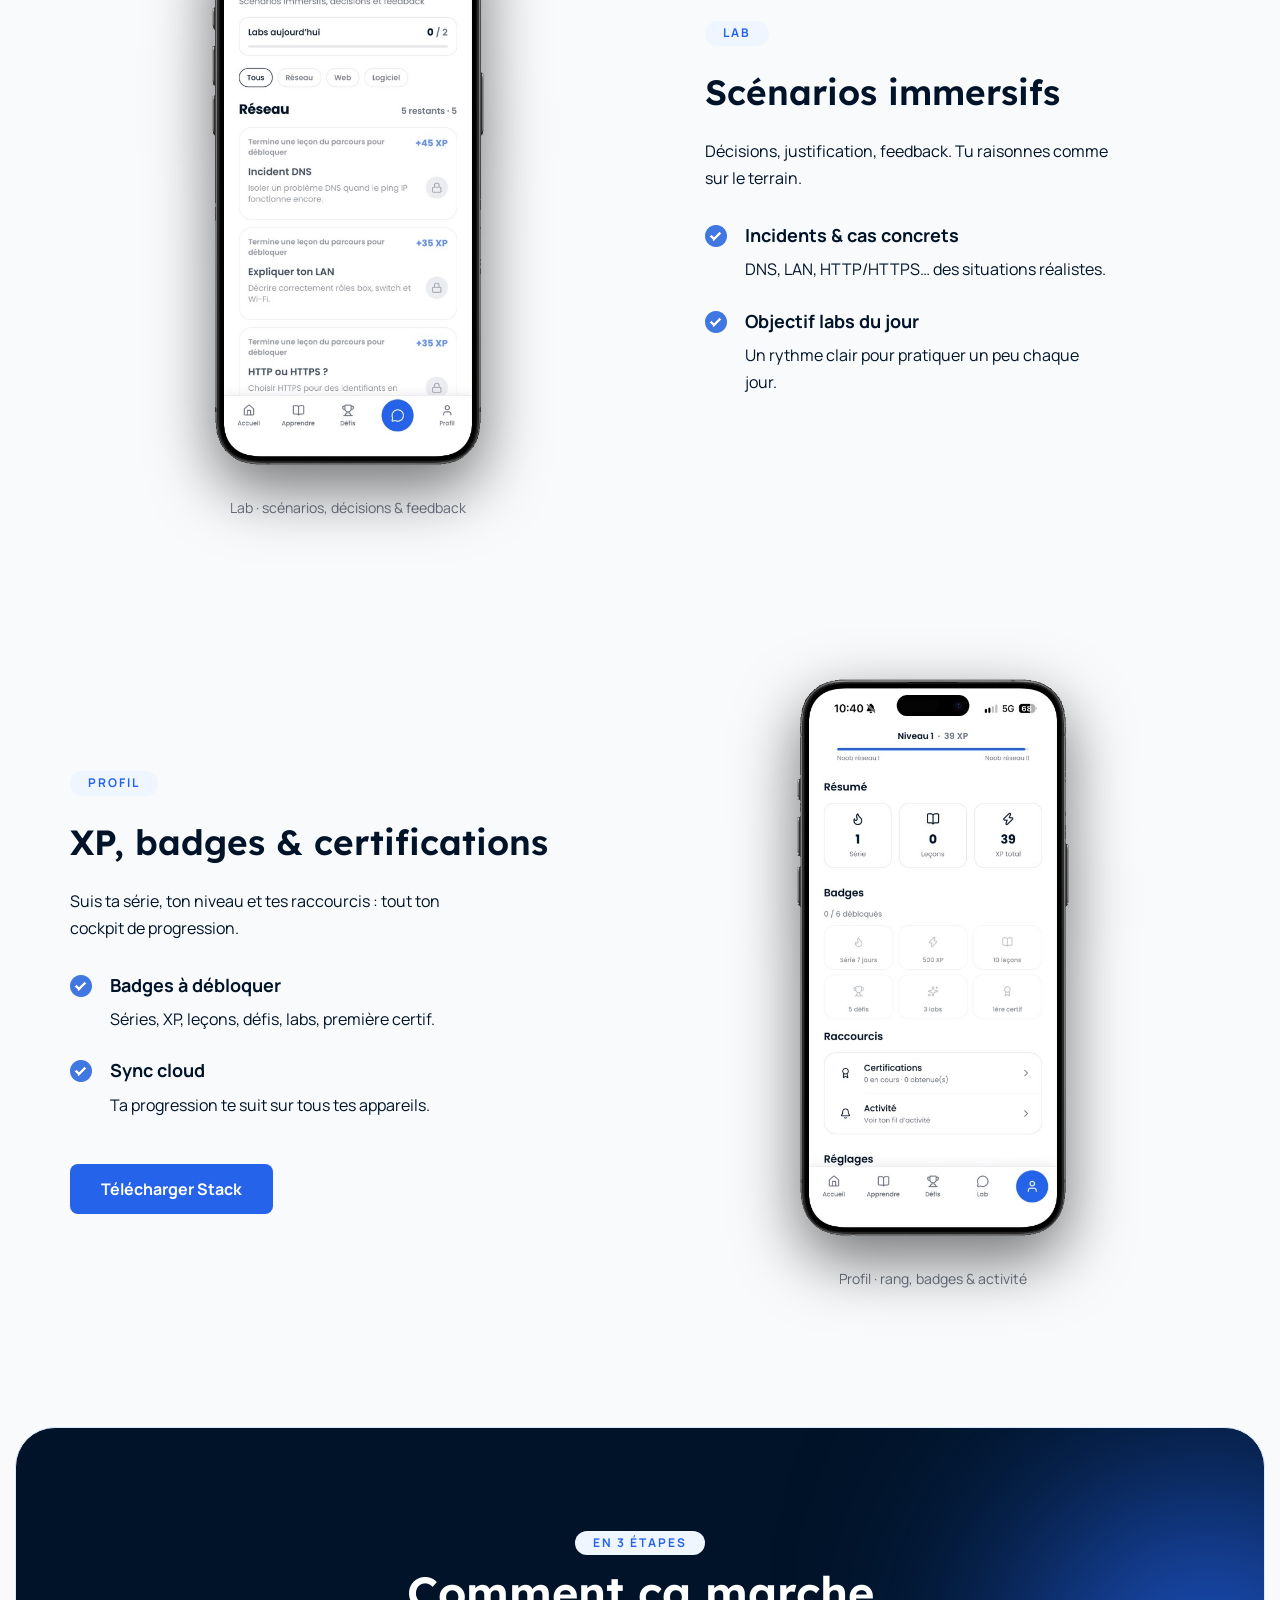
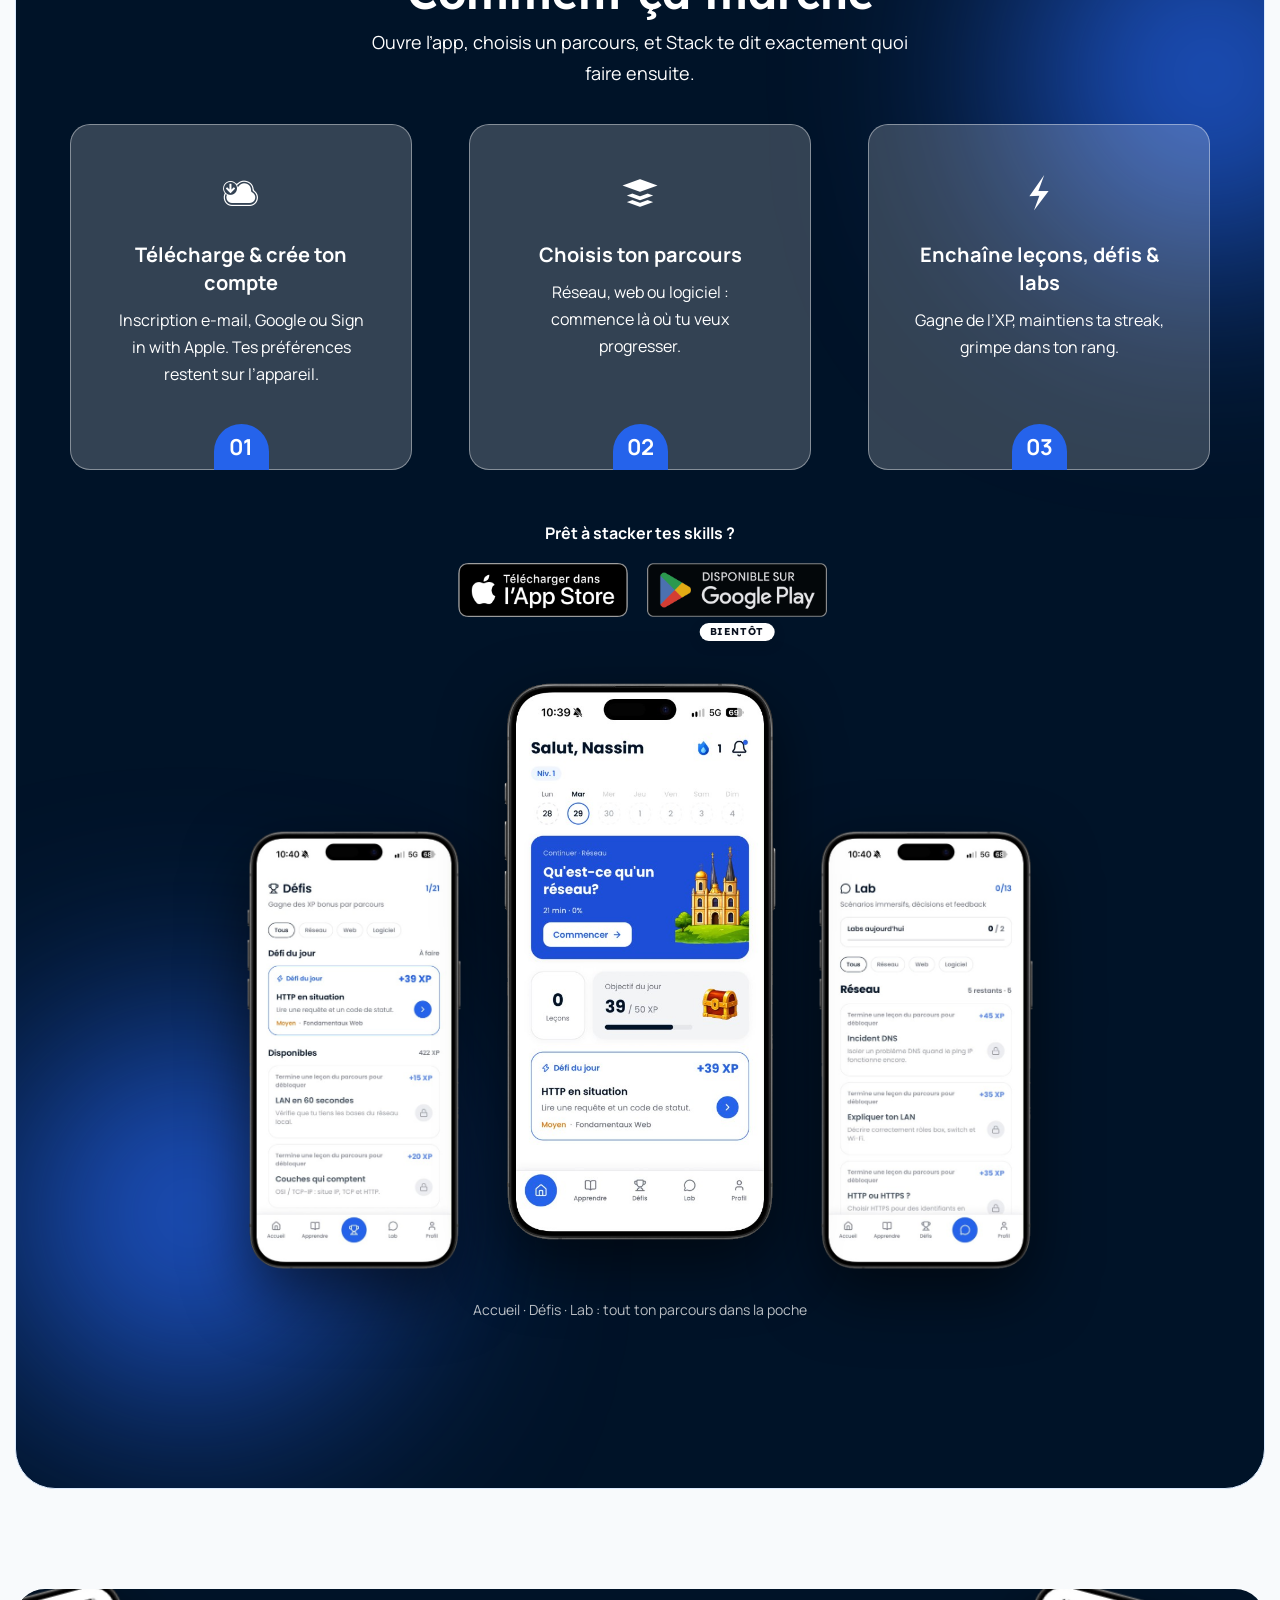
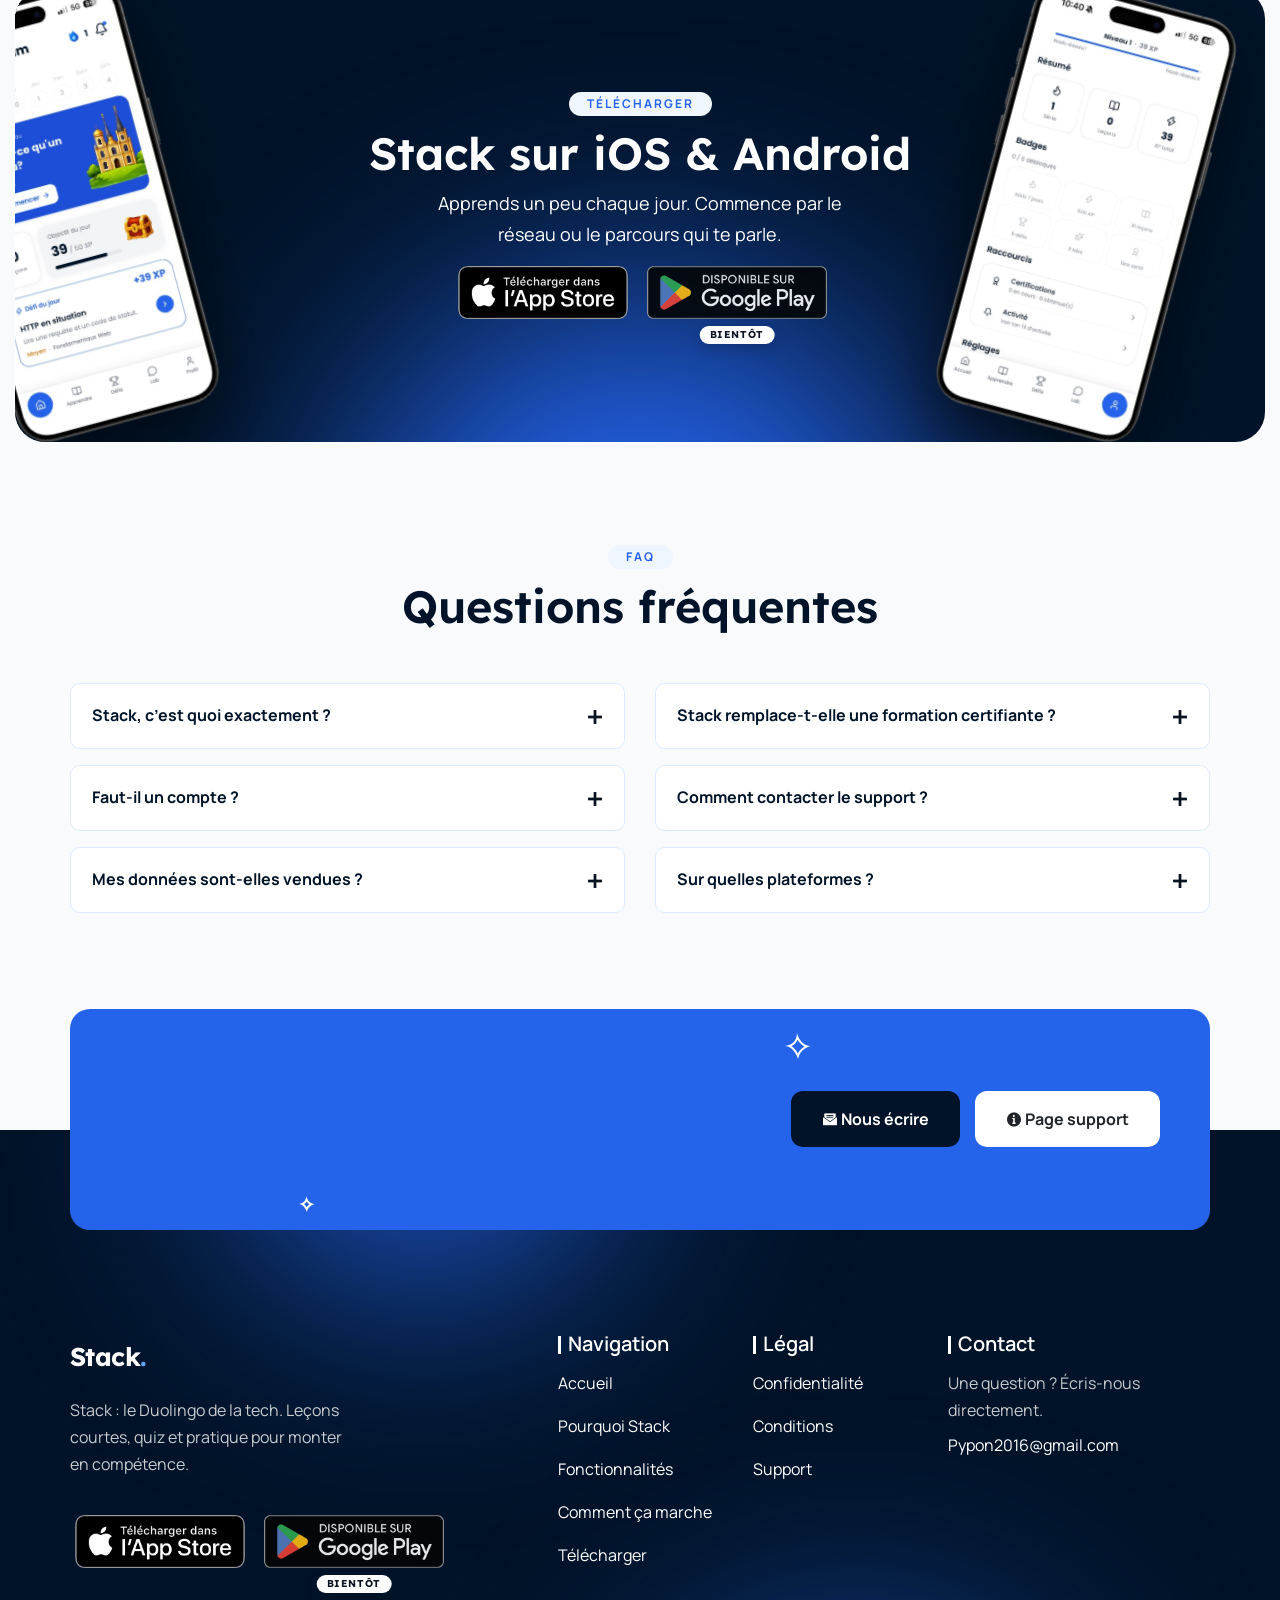
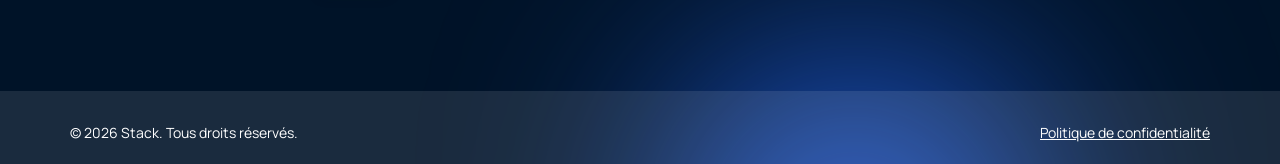
==== commit 24f202d7: "Enable clean URLs on Vercel for legal pages and home. Co-authored-by: Cursor <cursoragent@cursor.com" ====
--- a/index.html
+++ b/index.html
@@ -33,7 +33,7 @@
   <header>
     <div class="container container-wide">
       <nav class="navbar navbar-expand-lg">
-        <a class="navbar-brand" href="index.html">Stack<span class="brand_dot" aria-hidden="true">.</span></a>
+        <a class="navbar-brand" href="/">Stack<span class="brand_dot" aria-hidden="true">.</span></a>
         <button class="navbar-toggler" type="button" data-toggle="collapse" data-target="#navbarSupportedContent"
           aria-controls="navbarSupportedContent" aria-expanded="false" aria-label="Menu">
           <span class="navbar-toggler-icon">
@@ -61,7 +61,7 @@
               <a class="nav-link" href="#faq_sec">FAQ</a>
             </li>
             <li class="nav-item">
-              <a class="nav-link" href="legal/privacy.html">Confidentialité</a>
+              <a class="nav-link" href="/legal/privacy">Confidentialité</a>
             </li>
             <li class="nav-item">
               <div class="btn_block">
@@ -598,7 +598,7 @@
                   <div id="collapseThree" class="collapse" aria-labelledby="headingThree" data-parent="#accordionExample">
                     <div class="card-body">
                       Non. On ne revend pas tes données à des pubs. Les stats d’usage (PostHog) sont désactivées par défaut : tu actives seulement si tu veux. Le détail est dans la
-                      <a href="legal/privacy.html">politique de confidentialité</a>.
+                      <a href="/legal/privacy">politique de confidentialité</a>.
                     </div>
                   </div>
                 </div>
@@ -634,7 +634,7 @@
                     <div class="card-body">
                       Envoie un mail à
                       <a href="mailto:Pypon2016@gmail.com">Pypon2016@gmail.com</a>
-                      ou passe par la <a href="legal/support.html">page support</a>. Ajoute l’e-mail de ton compte Stack pour qu’on te retrouve vite.
+                      ou passe par la <a href="/legal/support">page support</a>. Ajoute l’e-mail de ton compte Stack pour qu’on te retrouve vite.
                     </div>
                   </div>
                 </div>
@@ -680,7 +680,7 @@
               <a href="mailto:Pypon2016@gmail.com" class="btn puprple_btn aos-init aos-animate call_btn">
                 <i class="icofont-envelope-open"></i> Nous écrire
               </a>
-              <a href="legal/support.html" class="btn aos-init aos-animate email_btn">
+              <a href="/legal/support" class="btn aos-init aos-animate email_btn">
                 <i class="icofont-info-circle"></i> Page support
               </a>
             </div>
@@ -697,7 +697,7 @@
           <div class="row">
             <div class="col-lg-5 col-md-6 col-12">
               <div class="abt_side">
-                <div class="logo"><a class="navbar-brand" href="index.html">Stack<span class="brand_dot" aria-hidden="true">.</span></a></div>
+                <div class="logo"><a class="navbar-brand" href="/">Stack<span class="brand_dot" aria-hidden="true">.</span></a></div>
                 <p>Stack : le Duolingo de la tech. Leçons courtes, quiz et pratique pour monter en compétence.</p>
                 <ul class="app_btn store_btns">
                   <li>
@@ -730,9 +730,9 @@
               <div class="links">
                 <h5>Légal</h5>
                 <ul>
-                  <li><a href="legal/privacy.html">Confidentialité</a></li>
-                  <li><a href="legal/terms.html">Conditions</a></li>
-                  <li><a href="legal/support.html">Support</a></li>
+                  <li><a href="/legal/privacy">Confidentialité</a></li>
+                  <li><a href="/legal/terms">Conditions</a></li>
+                  <li><a href="/legal/support">Support</a></li>
                 </ul>
               </div>
             </div>
@@ -753,7 +753,7 @@
                 <p>© 2026 Stack. Tous droits réservés.</p>
               </div>
               <div class="col-md-6">
-                <p class="developer_text"><a href="legal/privacy.html">Politique de confidentialité</a></p>
+                <p class="developer_text"><a href="/legal/privacy">Politique de confidentialité</a></p>
               </div>
             </div>
           </div>
